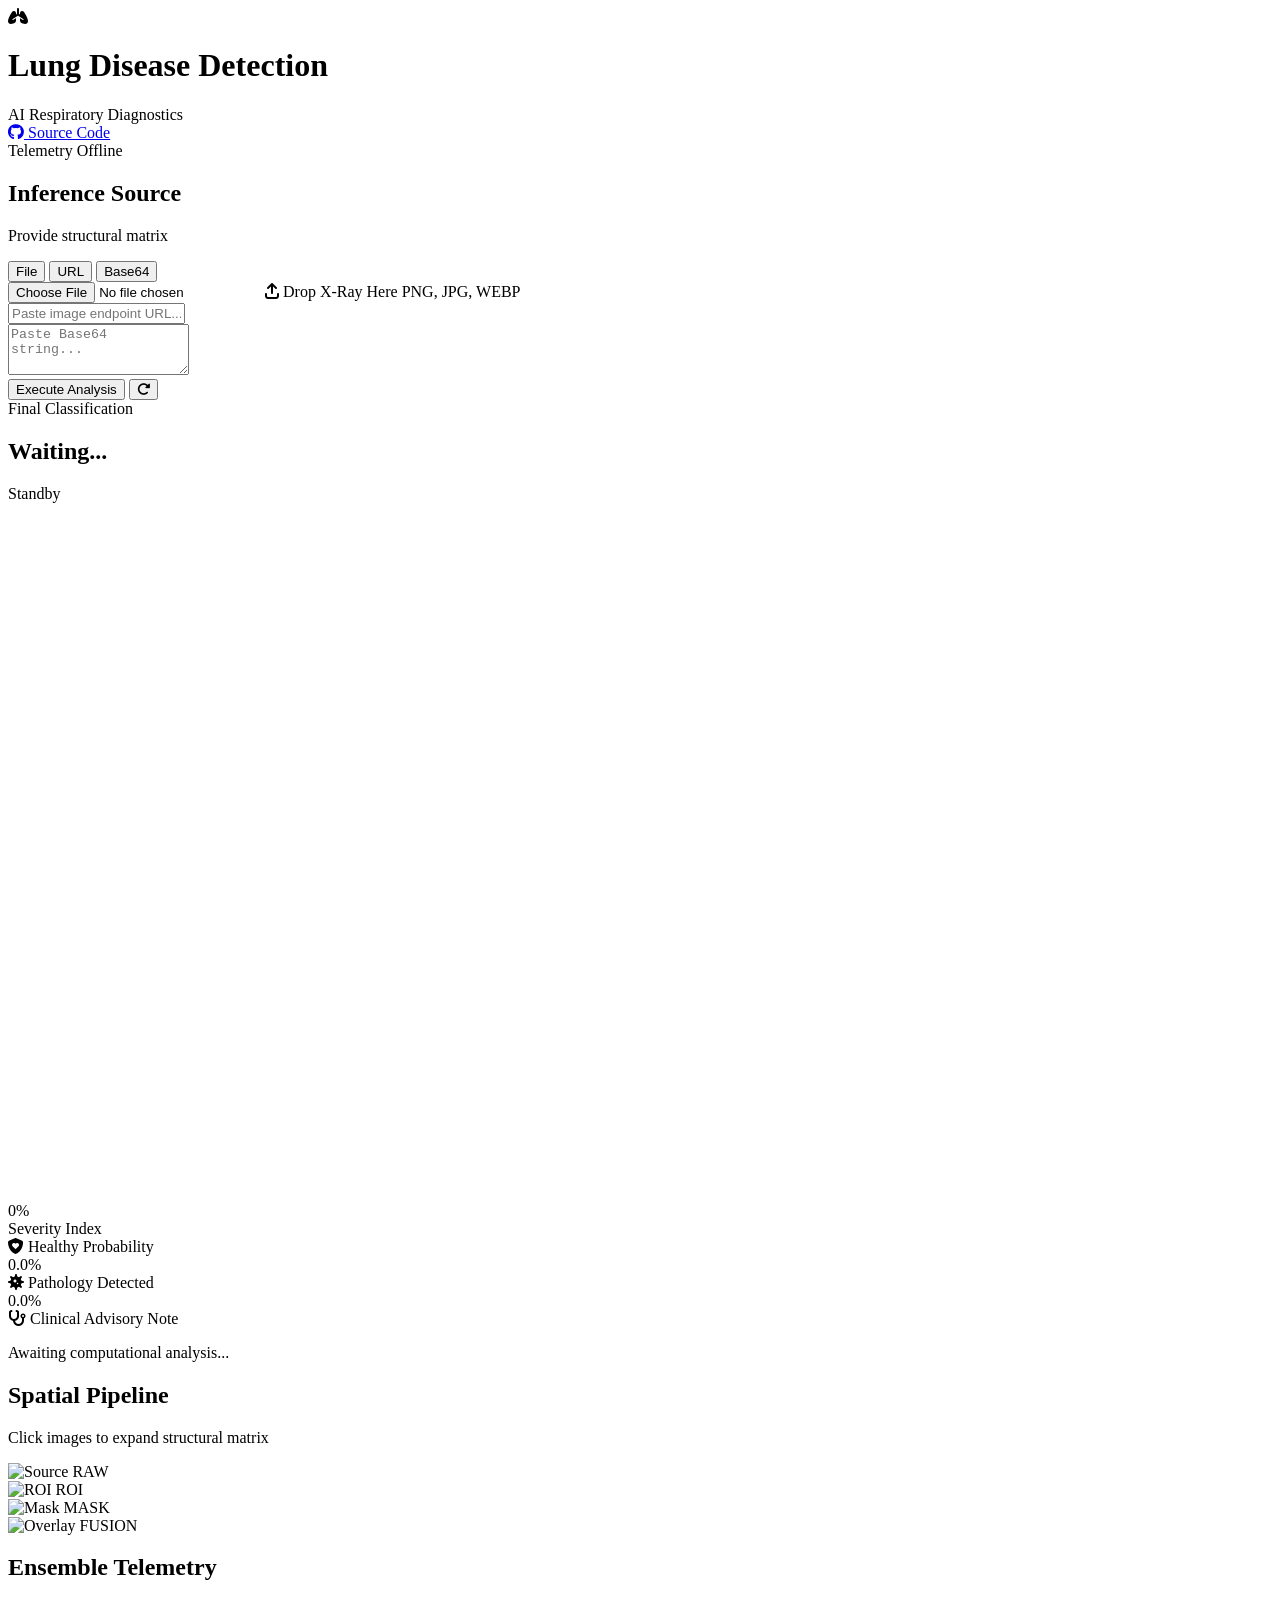
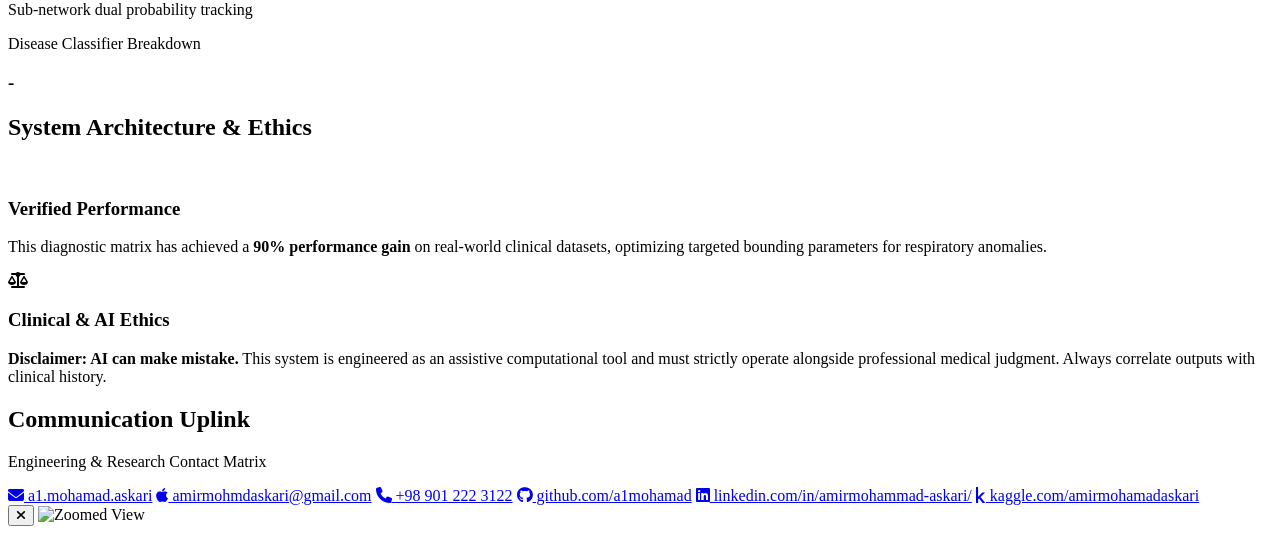
==== deployment/frontend/index.html @ c761899a "frontend: add new features in html" ====
<!DOCTYPE html>
<html lang="en">
<head>
    <meta charset="UTF-8">
    <meta name="viewport" content="width=device-width, initial-scale=1.0">
    <title>Lung Disease Detection | Precision Diagnostics</title>
    <link rel="preconnect" href="https://fonts.googleapis.com">
    <link rel="preconnect" href="https://fonts.gstatic.com" crossorigin>
    <link href="https://fonts.googleapis.com/css2?family=Inter:wght@300;400;500;600;700&family=Space+Grotesk:wght@500;700&display=swap" rel="stylesheet">
    <link href="https://cdnjs.cloudflare.com/ajax/libs/font-awesome/6.4.0/css/all.min.css" rel="stylesheet">
    <link rel="stylesheet" href="./styles.css" />
</head>
<body>

    <!-- Ambient Background -->
    <div class="ambient-glow"></div>

    <div class="app-container">
        
        <!-- Header Ribbon -->
        <header class="top-ribbon">
            <div class="brand">
                <div class="brand-logo"><i class="fa-solid fa-lungs"></i></div>
                <div class="brand-text">
                    <h1>Lung Disease Detection</h1>
                    <span>AI Respiratory Diagnostics</span>
                </div>
            </div>
            <div class="header-actions">
                <a href="https://github.com/a1mohamad/lung-disease-detection-app" target="_blank" class="github-source-btn">
                    <i class="fa-brands fa-github"></i> Source Code
                </a>
                <div class="system-status" id="apiStatus">
                    <div class="pulse-dot"></div> System Initializing...
                </div>
            </div>
        </header>

        <!-- Main Bento Grid -->
        <main class="bento-grid">
            
            <!-- Bento Box 1: Input Engine -->
            <section class="bento-panel input-panel">
                <div class="panel-header">
                    <h2>Inference Source</h2>
                    <p>Provide structural matrix</p>
                </div>

                <div class="segmented-control" role="tablist">
                    <button class="segment active" data-mode="upload">File</button>
                    <button class="segment" data-mode="url">URL</button>
                    <button class="segment" data-mode="base64">Base64</button>
                </div>

                <form id="predictForm">
                    <div class="mode-view active" data-view="upload">
                        <label class="upload-zone" for="imageFile">
                            <input id="imageFile" type="file" accept="image/png,image/jpeg,image/webp" />
                            <i class="fa-solid fa-arrow-up-from-bracket"></i>
                            <span class="upload-title">Drop X-Ray Here</span>
                            <span class="upload-meta" id="fileMeta">PNG, JPG, WEBP</span>
                        </label>
                    </div>

                    <div class="mode-view" data-view="url">
                        <input class="modern-input" id="imageUrl" type="url" placeholder="Paste image endpoint URL..." />
                    </div>

                    <div class="mode-view" data-view="base64">
                        <textarea class="modern-input" id="imageBase64" rows="3" placeholder="Paste Base64 string..."></textarea>
                    </div>

                    <div class="action-row">
                        <button id="analyzeButton" class="btn-primary" type="submit">Execute Analysis</button>
                        <button id="resetButton" class="btn-icon" type="button" title="Reset UI"><i class="fa-solid fa-rotate-right"></i></button>
                    </div>
                </form>
                <div id="messagePanel" class="error-toast hidden"></div>
            </section>

            <!-- Bento Box 2: Primary Output -->
            <section class="bento-panel results-primary hidden" id="resultPrimary">
                <div class="diagnosis-header">
                    <div class="diagnosis-titles">
                        <span class="sub-label">Final Classification</span>
                        <h2 id="finalLabel">Waiting...</h2>
                        <div class="verdict-badge" id="decisionBadge">Standby</div>
                    </div>
                    
                    <!-- Severity Gauge (Speedometer) -->
                    <div class="gauge-container">
                        <svg viewBox="0 0 100 55" class="gauge-svg">
                            <!-- Background Track -->
                            <path class="gauge-bg" d="M 10 50 A 40 40 0 0 1 90 50" fill="none" stroke-width="8" stroke-linecap="round"></path>
                            <!-- Dynamic Fill Track -->
                            <path class="gauge-fill" id="gaugeFill" d="M 10 50 A 40 40 0 0 1 90 50" fill="none" stroke-width="8" stroke-linecap="round"></path>
                        </svg>
                        <div class="gauge-readout" id="gaugeReadout">0%</div>
                        <div class="gauge-label">Severity Index</div>
                    </div>
                </div>

                <div class="probability-split">
                    <!-- Healthy Metric -->
                    <div class="prob-card healthy-card">
                        <div class="prob-header">
                            <i class="fa-solid fa-shield-heart"></i> Healthy Probability
                        </div>
                        <div class="prob-value" id="healthyScore">0.0%</div>
                        <div class="prob-bar-bg">
                            <div class="prob-bar-fill healthy-fill" id="healthyBar"></div>
                        </div>
                    </div>

                    <!-- Pathology Metric -->
                    <div class="prob-card pathology-card">
                        <div class="prob-header">
                            <i class="fa-solid fa-virus"></i> Pathology Detected
                        </div>
                        <div class="prob-value" id="unhealthyScore">0.0%</div>
                        <div class="prob-bar-bg">
                            <div class="prob-bar-fill pathology-fill" id="unhealthyBar"></div>
                        </div>
                    </div>
                </div>

                <!-- Dynamic Clinical Notes -->
                <div class="clinical-notes" id="clinicalNotesBox">
                    <div class="notes-title"><i class="fa-solid fa-stethoscope"></i> Clinical Advisory Note</div>
                    <p id="clinicalNotesText">Awaiting computational analysis...</p>
                </div>
            </section>

            <!-- Bento Box 3: Image Pipeline -->
            <section class="bento-panel pipeline-panel hidden" id="resultPipeline">
                <div class="panel-header">
                    <h2>Spatial Pipeline</h2>
                    <p>Click images to expand structural matrix</p>
                </div>
                <div class="vision-grid">
                    <div class="vision-stage">
                        <img id="sourceImage" alt="Source" class="zoomable" />
                        <span>RAW</span>
                    </div>
                    <div class="vision-stage">
                        <img id="roiImage" alt="ROI" class="zoomable" />
                        <span>ROI</span>
                    </div>
                    <div class="vision-stage">
                        <img id="maskImage" alt="Mask" class="zoomable" />
                        <span>MASK</span>
                    </div>
                    <div class="vision-stage">
                        <img id="overlayImage" alt="Overlay" class="zoomable" />
                        <span>FUSION</span>
                    </div>
                </div>
            </section>

            <!-- Bento Box 4: Ensemble Analytics -->
            <section class="bento-panel ensemble-panel hidden" id="resultEnsemble">
                <div class="panel-header">
                    <h2>Ensemble Telemetry</h2>
                    <p>Sub-network dual probability tracking</p>
                </div>
                
                <div id="diseaseCard" class="hidden disease-sub-card">
                    <span class="sub-label">Disease Classifier Breakdown</span>
                    <h3 id="diseaseLabel">-</h3>
                    <div id="diseaseScores" class="mini-scores"></div>
                </div>

                <div class="model-matrix" id="modelDetails">
                    <!-- Models injected here via JS -->
                </div>
            </section>

            <!-- Bento Box 5: Project Context & AI Ethics -->
            <section class="bento-panel ethics-panel">
                <div class="panel-header">
                    <h2>System Architecture & Ethics</h2>
                </div>
                <div class="ethics-grid">
                    <div class="ethics-block">
                        <i class="fa-solid fa-chart-network ethics-icon highlight-icon"></i>
                        <h3>Verified Performance</h3>
                        <p>This diagnostic matrix has achieved a <strong>90% performance gain</strong> on real-world clinical datasets, optimizing targeted bounding parameters for respiratory anomalies.</p>
                    </div>
                    <div class="ethics-block">
                        <i class="fa-solid fa-scale-balanced ethics-icon alert-icon"></i>
                        <h3>Clinical & AI Ethics</h3>
                        <p><strong>Disclaimer: AI can make mistake.</strong> This system is engineered as an assistive computational tool and must strictly operate alongside professional medical judgment. Always correlate outputs with clinical history.</p>
                    </div>
                </div>
            </section>

            <!-- Bento Box 6: Engineering Contact Footer -->
            <section class="bento-panel footer-panel">
                <div class="panel-header">
                    <h2>Communication Uplink</h2>
                    <p>Engineering & Research Contact Matrix</p>
                </div>
                <div class="contact-grid">
                    <a href="mailto:a1.mohamad.askari@gmail.com" class="contact-link"><i class="fa-solid fa-envelope"></i> a1.mohamad.askari</a>
                    <a href="mailto:amirmohmdaskari@gmail.com" class="contact-link"><i class="fa-brands fa-apple"></i> amirmohmdaskari@gmail.com</a>
                    <a href="tel:+989012223122" class="contact-link"><i class="fa-solid fa-phone"></i> +98 901 222 3122</a>
                    <a href="https://github.com/a1mohamad" target="_blank" class="contact-link"><i class="fa-brands fa-github"></i> github.com/a1mohamad</a>
                    <a href="https://www.linkedin.com/in/amirmohammad-askari/" target="_blank" class="contact-link"><i class="fa-brands fa-linkedin"></i> linkedin.com/in/amirmohammad-askari/</a>
                    <a href="https://www.kaggle.com/amirmohamadaskari" target="_blank" class="contact-link"><i class="fa-brands fa-kaggle"></i> kaggle.com/amirmohamadaskari</a>
                </div>
            </section>

        </main>
    </div>

    <!-- Lightbox for Image Zoom -->
    <div id="lightboxOverlay" class="lightbox hidden">
        <button id="lightboxClose" class="lightbox-close"><i class="fa-solid fa-xmark"></i></button>
        <img id="lightboxImage" src="" alt="Zoomed View" />
    </div>

    <script src="./app.js"></script>
</body>
</html>
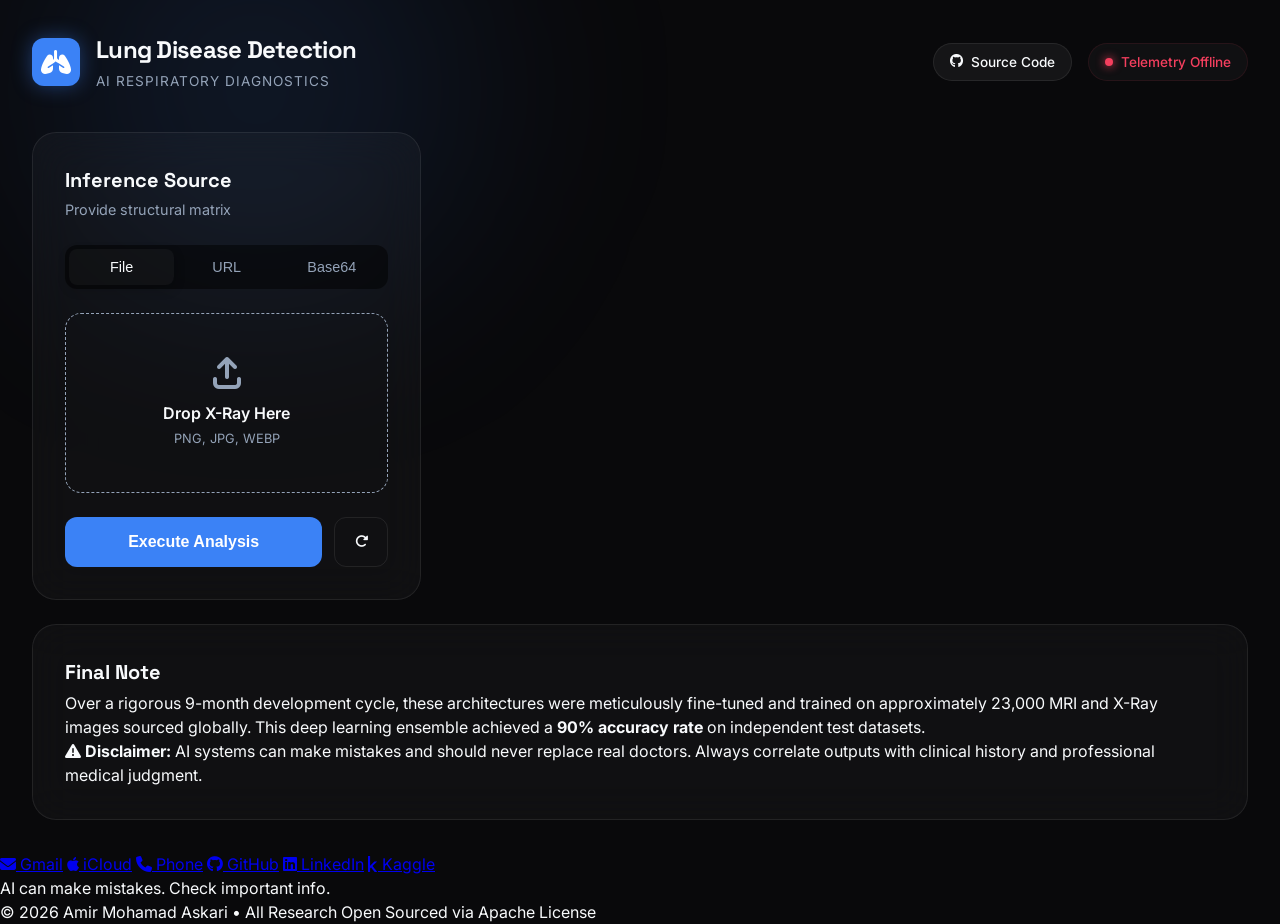
==== commit cc94731a: "frontend: new html file, contacts and model details redesigned" ====
--- a/deployment/frontend/index.html
+++ b/deployment/frontend/index.html
@@ -12,12 +12,10 @@
 </head>
 <body>
 
-    <!-- Ambient Background -->
     <div class="ambient-glow"></div>
 
     <div class="app-container">
         
-        <!-- Header Ribbon -->
         <header class="top-ribbon">
             <div class="brand">
                 <div class="brand-logo"><i class="fa-solid fa-lungs"></i></div>
@@ -36,10 +34,8 @@
             </div>
         </header>
 
-        <!-- Main Bento Grid -->
         <main class="bento-grid">
             
-            <!-- Bento Box 1: Input Engine -->
             <section class="bento-panel input-panel">
                 <div class="panel-header">
                     <h2>Inference Source</h2>
@@ -78,7 +74,6 @@
                 <div id="messagePanel" class="error-toast hidden"></div>
             </section>
 
-            <!-- Bento Box 2: Primary Output -->
             <section class="bento-panel results-primary hidden" id="resultPrimary">
                 <div class="diagnosis-header">
                     <div class="diagnosis-titles">
@@ -87,12 +82,9 @@
                         <div class="verdict-badge" id="decisionBadge">Standby</div>
                     </div>
                     
-                    <!-- Severity Gauge (Speedometer) -->
                     <div class="gauge-container">
                         <svg viewBox="0 0 100 55" class="gauge-svg">
-                            <!-- Background Track -->
                             <path class="gauge-bg" d="M 10 50 A 40 40 0 0 1 90 50" fill="none" stroke-width="8" stroke-linecap="round"></path>
-                            <!-- Dynamic Fill Track -->
                             <path class="gauge-fill" id="gaugeFill" d="M 10 50 A 40 40 0 0 1 90 50" fill="none" stroke-width="8" stroke-linecap="round"></path>
                         </svg>
                         <div class="gauge-readout" id="gaugeReadout">0%</div>
@@ -101,7 +93,6 @@
                 </div>
 
                 <div class="probability-split">
-                    <!-- Healthy Metric -->
                     <div class="prob-card healthy-card">
                         <div class="prob-header">
                             <i class="fa-solid fa-shield-heart"></i> Healthy Probability
@@ -112,7 +103,6 @@
                         </div>
                     </div>
 
-                    <!-- Pathology Metric -->
                     <div class="prob-card pathology-card">
                         <div class="prob-header">
                             <i class="fa-solid fa-virus"></i> Pathology Detected
@@ -124,14 +114,12 @@
                     </div>
                 </div>
 
-                <!-- Dynamic Clinical Notes -->
                 <div class="clinical-notes" id="clinicalNotesBox">
                     <div class="notes-title"><i class="fa-solid fa-stethoscope"></i> Clinical Advisory Note</div>
                     <p id="clinicalNotesText">Awaiting computational analysis...</p>
                 </div>
             </section>
 
-            <!-- Bento Box 3: Image Pipeline -->
             <section class="bento-panel pipeline-panel hidden" id="resultPipeline">
                 <div class="panel-header">
                     <h2>Spatial Pipeline</h2>
@@ -157,7 +145,6 @@
                 </div>
             </section>
 
-            <!-- Bento Box 4: Ensemble Analytics -->
             <section class="bento-panel ensemble-panel hidden" id="resultEnsemble">
                 <div class="panel-header">
                     <h2>Ensemble Telemetry</h2>
@@ -171,49 +158,37 @@
                 </div>
 
                 <div class="model-matrix" id="modelDetails">
-                    <!-- Models injected here via JS -->
-                </div>
+                    </div>
             </section>
 
-            <!-- Bento Box 5: Project Context & AI Ethics -->
             <section class="bento-panel ethics-panel">
                 <div class="panel-header">
-                    <h2>System Architecture & Ethics</h2>
+                    <h2>Final Note</h2>
                 </div>
-                <div class="ethics-grid">
-                    <div class="ethics-block">
-                        <i class="fa-solid fa-chart-network ethics-icon highlight-icon"></i>
-                        <h3>Verified Performance</h3>
-                        <p>This diagnostic matrix has achieved a <strong>90% performance gain</strong> on real-world clinical datasets, optimizing targeted bounding parameters for respiratory anomalies.</p>
-                    </div>
-                    <div class="ethics-block">
-                        <i class="fa-solid fa-scale-balanced ethics-icon alert-icon"></i>
-                        <h3>Clinical & AI Ethics</h3>
-                        <p><strong>Disclaimer: AI can make mistake.</strong> This system is engineered as an assistive computational tool and must strictly operate alongside professional medical judgment. Always correlate outputs with clinical history.</p>
-                    </div>
-                </div>
-            </section>
-
-            <!-- Bento Box 6: Engineering Contact Footer -->
-            <section class="bento-panel footer-panel">
-                <div class="panel-header">
-                    <h2>Communication Uplink</h2>
-                    <p>Engineering & Research Contact Matrix</p>
-                </div>
-                <div class="contact-grid">
-                    <a href="mailto:a1.mohamad.askari@gmail.com" class="contact-link"><i class="fa-solid fa-envelope"></i> a1.mohamad.askari</a>
-                    <a href="mailto:amirmohmdaskari@gmail.com" class="contact-link"><i class="fa-brands fa-apple"></i> amirmohmdaskari@gmail.com</a>
-                    <a href="tel:+989012223122" class="contact-link"><i class="fa-solid fa-phone"></i> +98 901 222 3122</a>
-                    <a href="https://github.com/a1mohamad" target="_blank" class="contact-link"><i class="fa-brands fa-github"></i> github.com/a1mohamad</a>
-                    <a href="https://www.linkedin.com/in/amirmohammad-askari/" target="_blank" class="contact-link"><i class="fa-brands fa-linkedin"></i> linkedin.com/in/amirmohammad-askari/</a>
-                    <a href="https://www.kaggle.com/amirmohamadaskari" target="_blank" class="contact-link"><i class="fa-brands fa-kaggle"></i> kaggle.com/amirmohamadaskari</a>
+                <div class="final-note-content">
+                    <p>Over a rigorous 9-month development cycle, these architectures were meticulously fine-tuned and trained on approximately 23,000 MRI and X-Ray images sourced globally. This deep learning ensemble achieved a <strong>90% accuracy rate</strong> on independent test datasets.</p>
+                    <p class="ethics-disclaimer">
+                        <i class="fa-solid fa-triangle-exclamation"></i> <strong>Disclaimer:</strong> AI systems can make mistakes and should never replace real doctors. Always correlate outputs with clinical history and professional medical judgment.
+                    </p>
                 </div>
             </section>
 
         </main>
     </div>
 
-    <!-- Lightbox for Image Zoom -->
+    <footer class="global-footer">
+        <div class="footer-links">
+            <a href="mailto:a1.mohamad.askari@gmail.com" class="footer-link"><i class="fa-solid fa-envelope"></i> Gmail</a>
+            <a href="mailto:amirmohmdaskari@gmail.com" class="footer-link"><i class="fa-brands fa-apple"></i> iCloud</a>
+            <a href="tel:+989012223122" class="footer-link"><i class="fa-solid fa-phone"></i> Phone</a>
+            <a href="https://github.com/a1mohamad" target="_blank" class="footer-link"><i class="fa-brands fa-github"></i> GitHub</a>
+            <a href="https://www.linkedin.com/in/amirmohammad-askari/" target="_blank" class="footer-link"><i class="fa-brands fa-linkedin"></i> LinkedIn</a>
+            <a href="https://www.kaggle.com/amirmohamadaskari" target="_blank" class="footer-link"><i class="fa-brands fa-kaggle"></i> Kaggle</a>
+        </div>
+        <div class="ai-warning">AI can make mistakes. Check important info.</div>
+        <div class="copyright">&copy; 2026 Amir Mohamad Askari &bull; All Research Open Sourced via Apache License</div>
+    </footer>
+
     <div id="lightboxOverlay" class="lightbox hidden">
         <button id="lightboxClose" class="lightbox-close"><i class="fa-solid fa-xmark"></i></button>
         <img id="lightboxImage" src="" alt="Zoomed View" />
--- a/deployment/frontend/styles.css
+++ b/deployment/frontend/styles.css
@@ -0,0 +1,187 @@
+:root {
+    --bg-dark: #09090b;
+    --panel-bg: rgba(255, 255, 255, 0.03);
+    --panel-border: rgba(255, 255, 255, 0.08);
+    --text-main: #f8fafc;
+    --text-muted: #94a3b8;
+    
+    --brand-accent: #3b82f6;
+    --healthy-accent: #10b981;
+    --healthy-bg: rgba(16, 185, 129, 0.1);
+    --pathology-accent: #f43f5e;
+    --pathology-bg: rgba(244, 63, 94, 0.1);
+    
+    --font-ui: 'Inter', sans-serif;
+    --font-display: 'Space Grotesk', sans-serif;
+}
+
+* { box-sizing: border-box; margin: 0; padding: 0; }
+
+body {
+    background-color: var(--bg-dark);
+    color: var(--text-main);
+    font-family: var(--font-ui);
+    line-height: 1.5;
+    min-height: 100vh;
+    overflow-x: hidden;
+}
+
+/* Ambient Background Glow */
+.ambient-glow {
+    position: fixed;
+    top: -20%; left: -10%;
+    width: 60vw; height: 60vh;
+    background: radial-gradient(circle, rgba(59, 130, 246, 0.15) 0%, transparent 70%);
+    filter: blur(80px);
+    z-index: -1;
+    pointer-events: none;
+}
+
+.app-container { max-width: 1400px; margin: 0 auto; padding: 32px; }
+
+/* Header */
+.top-ribbon { display: flex; justify-content: space-between; align-items: center; margin-bottom: 40px; flex-wrap: wrap; gap: 16px; }
+.brand { display: flex; align-items: center; gap: 16px; }
+.brand-logo { width: 48px; height: 48px; background: var(--brand-accent); border-radius: 12px; display: flex; align-items: center; justify-content: center; font-size: 1.5rem; color: #fff; box-shadow: 0 0 20px rgba(59, 130, 246, 0.4); }
+.brand-text h1 { font-family: var(--font-display); font-size: 1.5rem; letter-spacing: -0.03em; }
+.brand-text span { font-size: 0.85rem; color: var(--text-muted); text-transform: uppercase; letter-spacing: 1px; }
+
+.header-actions { display: flex; align-items: center; gap: 16px; }
+.github-source-btn { background: rgba(255,255,255,0.05); border: 1px solid var(--panel-border); color: var(--text-main); padding: 8px 16px; border-radius: 999px; text-decoration: none; font-size: 0.85rem; font-weight: 500; display: flex; align-items: center; gap: 8px; transition: all 0.2s; }
+.github-source-btn:hover { background: rgba(255,255,255,0.1); border-color: var(--text-muted); }
+.system-status { display: flex; align-items: center; gap: 8px; padding: 8px 16px; background: var(--panel-bg); border: 1px solid var(--panel-border); border-radius: 999px; font-size: 0.85rem; font-weight: 500; }
+.pulse-dot { width: 8px; height: 8px; border-radius: 50%; background: var(--text-muted); }
+.system-status.ok { color: var(--healthy-accent); border-color: var(--healthy-bg); }
+.system-status.ok .pulse-dot { background: var(--healthy-accent); box-shadow: 0 0 10px var(--healthy-accent); }
+.system-status.bad { color: var(--pathology-accent); border-color: var(--pathology-bg); }
+.system-status.bad .pulse-dot { background: var(--pathology-accent); box-shadow: 0 0 10px var(--pathology-accent); }
+
+/* Bento Grid */
+.bento-grid { display: grid; grid-template-columns: repeat(12, 1fr); grid-auto-rows: minmax(100px, auto); gap: 24px; }
+.bento-panel { background: var(--panel-bg); backdrop-filter: blur(20px); border: 1px solid var(--panel-border); border-radius: 24px; padding: 32px; transition: all 0.4s cubic-bezier(0.16, 1, 0.3, 1); }
+.input-panel { grid-column: span 4; }
+.results-primary { grid-column: span 8; }
+.pipeline-panel { grid-column: span 6; }
+.ensemble-panel { grid-column: span 6; }
+.ethics-panel { grid-column: span 12; }
+.footer-panel { grid-column: span 12; }
+
+.panel-header h2 { font-family: var(--font-display); font-size: 1.25rem; font-weight: 700; margin-bottom: 4px; }
+.panel-header p { color: var(--text-muted); font-size: 0.9rem; margin-bottom: 24px; }
+
+/* Tabs & Inputs */
+.segmented-control { display: flex; background: rgba(0,0,0,0.5); padding: 4px; border-radius: 12px; margin-bottom: 24px; }
+.segment { flex: 1; text-align: center; padding: 10px; border: none; background: transparent; color: var(--text-muted); font-size: 0.9rem; font-weight: 500; cursor: pointer; border-radius: 8px; transition: all 0.2s ease; }
+.segment.active { background: var(--panel-bg); color: var(--text-main); box-shadow: 0 4px 12px rgba(0,0,0,0.2); }
+.mode-view { display: none; }
+.mode-view.active { display: block; animation: fadeUp 0.3s ease; }
+@keyframes fadeUp { from { opacity: 0; transform: translateY(10px); } to { opacity: 1; transform: translateY(0); } }
+
+.upload-zone { display: flex; flex-direction: column; align-items: center; justify-content: center; height: 180px; border: 1px dashed var(--text-muted); border-radius: 16px; cursor: pointer; transition: all 0.2s ease; }
+.upload-zone:hover { border-color: var(--brand-accent); background: rgba(59,130,246,0.05); }
+.upload-zone input { display: none; }
+.upload-zone i { font-size: 2rem; color: var(--text-muted); margin-bottom: 12px; }
+.upload-title { font-weight: 600; }
+.upload-meta { font-size: 0.8rem; color: var(--text-muted); margin-top: 4px; }
+
+.modern-input { width: 100%; background: rgba(0,0,0,0.3); border: 1px solid var(--panel-border); border-radius: 12px; padding: 16px; color: var(--text-main); font-family: var(--font-ui); font-size: 0.95rem; }
+.modern-input:focus { outline: none; border-color: var(--brand-accent); }
+
+/* Buttons */
+.action-row { display: flex; gap: 12px; margin-top: 24px; }
+.btn-primary { flex: 1; background: var(--brand-accent); color: #fff; border: none; border-radius: 12px; padding: 16px; font-weight: 600; font-size: 1rem; cursor: pointer; transition: all 0.2s ease; }
+.btn-primary:hover { transform: translateY(-2px); box-shadow: 0 8px 24px rgba(59,130,246,0.3); }
+.btn-primary:disabled { opacity: 0.6; cursor: wait; transform: none; }
+.btn-icon { width: 54px; background: transparent; border: 1px solid var(--panel-border); border-radius: 12px; color: var(--text-main); cursor: pointer; transition: all 0.2s ease; }
+.btn-icon:hover { background: var(--panel-bg); }
+
+/* Primary Output & Speedometer Gauge */
+.diagnosis-header { display: flex; align-items: flex-start; justify-content: space-between; margin-bottom: 32px; flex-wrap: wrap; gap: 20px;}
+.sub-label { font-size: 0.8rem; text-transform: uppercase; letter-spacing: 1.5px; color: var(--text-muted); display: block;}
+.diagnosis-header h2 { font-family: var(--font-display); font-size: 2.5rem; line-height: 1; margin: 8px 0; }
+.verdict-badge { padding: 8px 16px; border-radius: 999px; font-weight: 700; font-size: 0.85rem; text-transform: uppercase; display: inline-block;}
+.verdict-badge.healthy { background: var(--healthy-bg); color: var(--healthy-accent); border: 1px solid var(--healthy-accent); }
+.verdict-badge.unhealthy { background: var(--pathology-bg); color: var(--pathology-accent); border: 1px solid var(--pathology-accent); }
+
+/* Gauge styling */
+.gauge-container { position: relative; width: 140px; text-align: center; }
+.gauge-svg { width: 100%; overflow: visible; }
+.gauge-bg { stroke: rgba(255,255,255,0.1); }
+.gauge-fill { stroke: var(--brand-accent); stroke-dasharray: 126; stroke-dashoffset: 126; transition: stroke-dashoffset 1.5s cubic-bezier(0.4, 0, 0.2, 1), stroke 0.5s; }
+.gauge-readout { position: absolute; bottom: 10px; left: 0; width: 100%; font-family: var(--font-display); font-size: 1.5rem; font-weight: 700; line-height: 1; }
+.gauge-label { font-size: 0.7rem; color: var(--text-muted); text-transform: uppercase; margin-top: -5px; }
+
+/* Probabilities */
+.probability-split { display: grid; grid-template-columns: 1fr 1fr; gap: 24px; margin-bottom: 24px; }
+.prob-card { padding: 24px; border-radius: 16px; background: rgba(0,0,0,0.3); border: 1px solid var(--panel-border); }
+.prob-header { display: flex; align-items: center; gap: 8px; font-size: 0.9rem; font-weight: 500; margin-bottom: 12px; }
+.healthy-card .prob-header { color: var(--healthy-accent); }
+.pathology-card .prob-header { color: var(--pathology-accent); }
+.prob-value { font-family: var(--font-display); font-size: 3rem; font-weight: 700; line-height: 1; margin-bottom: 16px; }
+.prob-bar-bg { width: 100%; height: 8px; background: rgba(255,255,255,0.05); border-radius: 4px; overflow: hidden; }
+.prob-bar-fill { height: 100%; width: 0%; transition: width 1s cubic-bezier(0.16, 1, 0.3, 1); }
+.healthy-fill { background: var(--healthy-accent); box-shadow: 0 0 10px var(--healthy-accent); }
+.pathology-fill { background: var(--pathology-accent); box-shadow: 0 0 10px var(--pathology-accent); }
+
+/* Clinical Notes */
+.clinical-notes { padding: 16px; border-radius: 12px; background: rgba(255,255,255,0.02); border: 1px solid var(--panel-border); border-left: 4px solid var(--brand-accent); }
+.notes-title { font-size: 0.85rem; text-transform: uppercase; letter-spacing: 1px; color: var(--text-muted); margin-bottom: 8px; display: flex; align-items: center; gap: 8px; }
+.clinical-notes p { font-size: 0.95rem; line-height: 1.6; }
+
+/* Vision Grid & Lightbox */
+.vision-grid { display: grid; grid-template-columns: repeat(2, 1fr); gap: 16px; }
+.vision-stage { position: relative; border-radius: 12px; overflow: hidden; background: #000; border: 1px solid var(--panel-border); aspect-ratio: 1/1;}
+.vision-stage img { width: 100%; height: 100%; object-fit: cover; opacity: 0.8; transition: opacity 0.3s, transform 0.3s; cursor: zoom-in; }
+.vision-stage:hover img { opacity: 1; transform: scale(1.05); }
+.vision-stage span { position: absolute; bottom: 8px; right: 8px; background: rgba(0,0,0,0.7); padding: 4px 8px; border-radius: 6px; font-size: 0.7rem; font-weight: 700; letter-spacing: 1px; pointer-events: none; }
+
+.lightbox { position: fixed; top: 0; left: 0; width: 100vw; height: 100vh; background: rgba(0,0,0,0.9); backdrop-filter: blur(10px); z-index: 9999; display: flex; justify-content: center; align-items: center; opacity: 1; transition: opacity 0.3s ease; }
+.lightbox.hidden { opacity: 0; pointer-events: none; }
+.lightbox img { max-width: 90%; max-height: 90%; border-radius: 12px; box-shadow: 0 10px 40px rgba(0,0,0,0.5); }
+.lightbox-close { position: absolute; top: 24px; right: 24px; background: transparent; border: none; color: #fff; font-size: 2rem; cursor: pointer; transition: color 0.2s; }
+.lightbox-close:hover { color: var(--pathology-accent); }
+
+/* Ensemble Matrix (Dual Prob Support) */
+.model-matrix { display: grid; gap: 12px; margin-top: 16px; }
+.model-row { padding: 16px; background: rgba(0,0,0,0.3); border-radius: 12px; border: 1px solid var(--panel-border); }
+.model-header-row { display: flex; justify-content: space-between; align-items: center; margin-bottom: 12px; }
+.model-name { font-weight: 600; font-size: 0.95rem; display: block; }
+.model-meta { font-size: 0.8rem; color: var(--text-muted); }
+.model-dual-bars { display: grid; grid-template-columns: 1fr 1fr; gap: 16px; }
+.mini-prob-label { font-size: 0.75rem; color: var(--text-muted); margin-bottom: 4px; display: flex; justify-content: space-between;}
+.mini-prob-label.h-text { color: var(--healthy-accent); }
+.mini-prob-label.u-text { color: var(--pathology-accent); }
+.mini-prob-bar-bg { width: 100%; height: 4px; background: rgba(255,255,255,0.05); border-radius: 2px; overflow: hidden; }
+.mini-prob-fill { height: 100%; width: 0%; transition: width 1s; }
+
+.disease-sub-card { padding: 16px; background: var(--panel-bg); border-radius: 12px; margin-bottom: 24px; border: 1px solid var(--panel-border); }
+.mini-scores { margin-top: 12px; display: grid; gap: 8px; }
+.mini-score-row { display: flex; justify-content: space-between; font-size: 0.9rem; }
+
+/* Ethics & Footer Panels */
+.ethics-grid { display: grid; grid-template-columns: 1fr 1fr; gap: 24px; }
+.ethics-block { padding: 24px; background: rgba(0,0,0,0.2); border-radius: 16px; border: 1px solid var(--panel-border); }
+.ethics-icon { font-size: 1.5rem; margin-bottom: 16px; }
+.highlight-icon { color: var(--brand-accent); }
+.alert-icon { color: #f59e0b; }
+.ethics-block h3 { margin-bottom: 8px; font-size: 1.1rem; }
+.ethics-block p { font-size: 0.9rem; color: var(--text-muted); line-height: 1.6; }
+
+.contact-grid { display: grid; grid-template-columns: repeat(auto-fit, minmax(250px, 1fr)); gap: 16px; }
+.contact-link { display: flex; align-items: center; gap: 12px; padding: 16px; background: rgba(0,0,0,0.4); border: 1px solid var(--panel-border); border-radius: 12px; color: var(--text-main); text-decoration: none; font-size: 0.9rem; transition: all 0.2s; }
+.contact-link:hover { background: var(--panel-bg); border-color: var(--brand-accent); transform: translateY(-2px); }
+.contact-link i { font-size: 1.2rem; color: var(--brand-accent); width: 24px; text-align: center; }
+
+.error-toast { margin-top: 16px; padding: 12px; background: var(--pathology-bg); color: var(--pathology-accent); border-radius: 8px; font-size: 0.9rem; }
+.hidden { display: none !important; }
+
+/* Responsive */
+@media (max-width: 1100px) {
+    .input-panel, .results-primary, .pipeline-panel, .ensemble-panel { grid-column: span 12; }
+    .ethics-grid { grid-template-columns: 1fr; }
+}
+@media (max-width: 600px) {
+    .probability-split, .model-dual-bars { grid-template-columns: 1fr; }
+    .diagnosis-header { flex-direction: column; }
+    .gauge-container { width: 100%; max-width: 200px; margin: 0 auto; }
+}
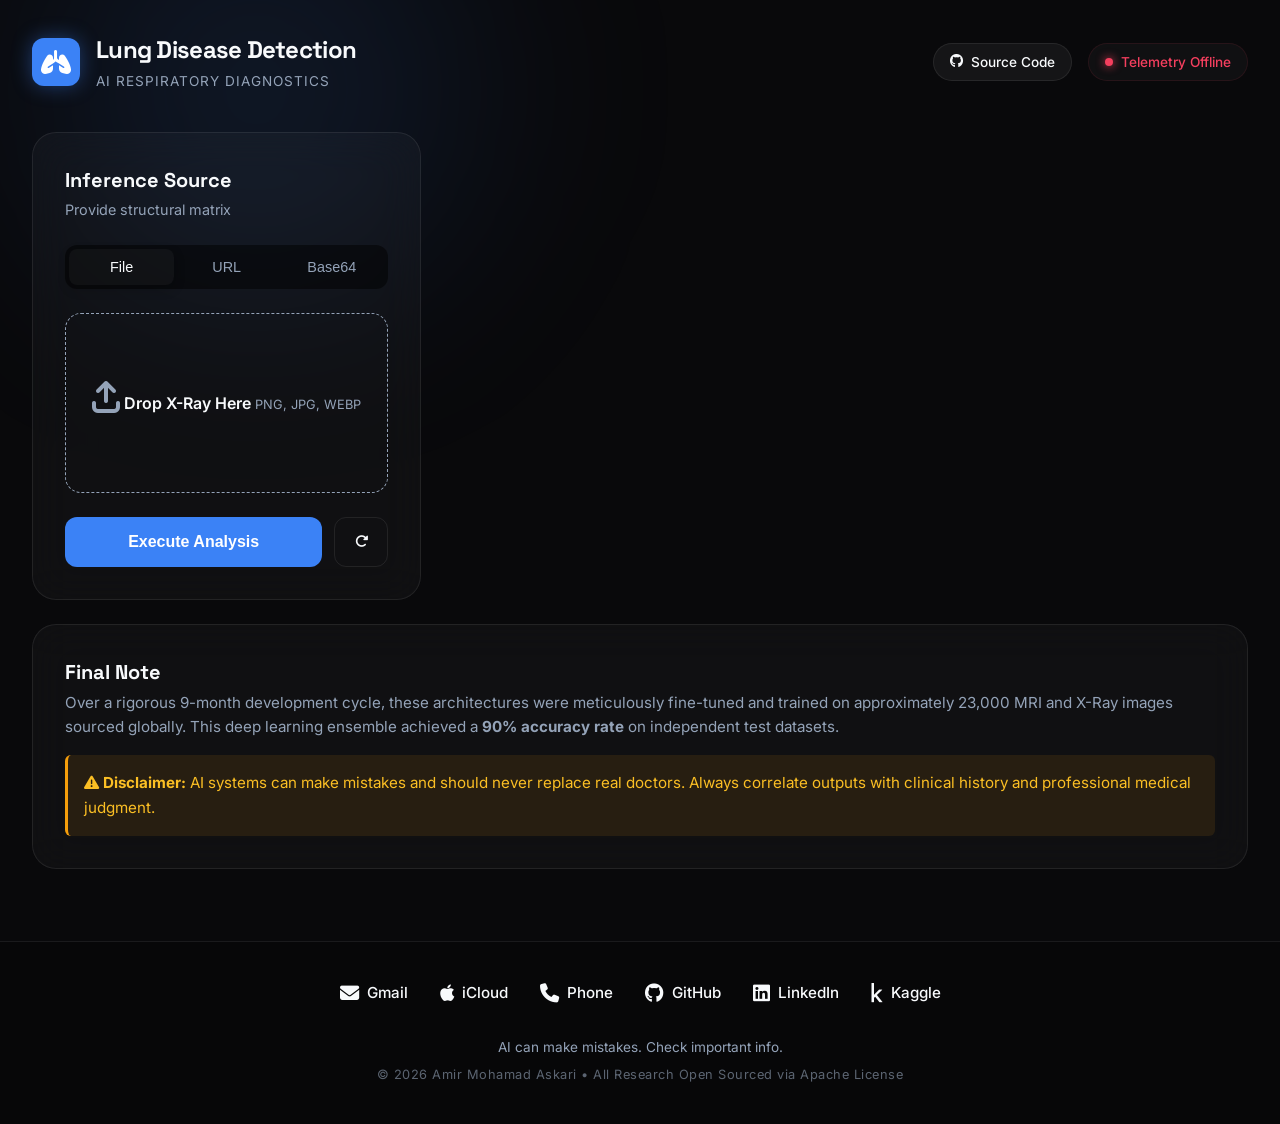
==== commit a1a483f4: "frontend: new faded image showing added to image sharing box" ====
--- a/deployment/frontend/index.html
+++ b/deployment/frontend/index.html
@@ -50,11 +50,14 @@
 
                 <form id="predictForm">
                     <div class="mode-view active" data-view="upload">
-                        <label class="upload-zone" for="imageFile">
+                        <label class="upload-zone" for="imageFile" id="uploadZone">
                             <input id="imageFile" type="file" accept="image/png,image/jpeg,image/webp" />
-                            <i class="fa-solid fa-arrow-up-from-bracket"></i>
-                            <span class="upload-title">Drop X-Ray Here</span>
-                            <span class="upload-meta" id="fileMeta">PNG, JPG, WEBP</span>
+                            <img id="uploadPreview" class="hidden" alt="X-Ray Preview" />
+                            <div class="upload-content">
+                                <i class="fa-solid fa-arrow-up-from-bracket"></i>
+                                <span class="upload-title">Drop X-Ray Here</span>
+                                <span class="upload-meta" id="fileMeta">PNG, JPG, WEBP</span>
+                            </div>
                         </label>
                     </div>
 
--- a/deployment/frontend/styles.css
+++ b/deployment/frontend/styles.css
@@ -24,6 +24,8 @@
     line-height: 1.5;
     min-height: 100vh;
     overflow-x: hidden;
+    display: flex;
+    flex-direction: column;
 }
 
 /* Ambient Background Glow */
@@ -37,7 +39,7 @@
     pointer-events: none;
 }
 
-.app-container { max-width: 1400px; margin: 0 auto; padding: 32px; }
+.app-container { max-width: 1400px; margin: 0 auto; padding: 32px; flex: 1; width: 100%; }
 
 /* Header */
 .top-ribbon { display: flex; justify-content: space-between; align-items: center; margin-bottom: 40px; flex-wrap: wrap; gap: 16px; }
@@ -64,7 +66,6 @@
 .pipeline-panel { grid-column: span 6; }
 .ensemble-panel { grid-column: span 6; }
 .ethics-panel { grid-column: span 12; }
-.footer-panel { grid-column: span 12; }
 
 .panel-header h2 { font-family: var(--font-display); font-size: 1.25rem; font-weight: 700; margin-bottom: 4px; }
 .panel-header p { color: var(--text-muted); font-size: 0.9rem; margin-bottom: 24px; }
@@ -103,13 +104,13 @@
 .verdict-badge.healthy { background: var(--healthy-bg); color: var(--healthy-accent); border: 1px solid var(--healthy-accent); }
 .verdict-badge.unhealthy { background: var(--pathology-bg); color: var(--pathology-accent); border: 1px solid var(--pathology-accent); }
 
-/* Gauge styling */
-.gauge-container { position: relative; width: 140px; text-align: center; }
-.gauge-svg { width: 100%; overflow: visible; }
+/* Gauge styling fixed to avoid text overlap */
+.gauge-container { position: relative; width: 140px; text-align: center; padding-bottom: 24px; }
+.gauge-svg { display: block; width: 100%; overflow: visible; }
 .gauge-bg { stroke: rgba(255,255,255,0.1); }
 .gauge-fill { stroke: var(--brand-accent); stroke-dasharray: 126; stroke-dashoffset: 126; transition: stroke-dashoffset 1.5s cubic-bezier(0.4, 0, 0.2, 1), stroke 0.5s; }
-.gauge-readout { position: absolute; bottom: 10px; left: 0; width: 100%; font-family: var(--font-display); font-size: 1.5rem; font-weight: 700; line-height: 1; }
-.gauge-label { font-size: 0.7rem; color: var(--text-muted); text-transform: uppercase; margin-top: -5px; }
+.gauge-readout { position: absolute; bottom: 25px; left: 0; width: 100%; font-family: var(--font-display); font-size: 1.5rem; font-weight: 700; line-height: 1; }
+.gauge-label { position: absolute; bottom: 0; left: 0; width: 100%; font-size: 0.7rem; color: var(--text-muted); text-transform: uppercase; }
 
 /* Probabilities */
 .probability-split { display: grid; grid-template-columns: 1fr 1fr; gap: 24px; margin-bottom: 24px; }
@@ -141,7 +142,7 @@
 .lightbox-close { position: absolute; top: 24px; right: 24px; background: transparent; border: none; color: #fff; font-size: 2rem; cursor: pointer; transition: color 0.2s; }
 .lightbox-close:hover { color: var(--pathology-accent); }
 
-/* Ensemble Matrix (Dual Prob Support) */
+/* Ensemble Matrix */
 .model-matrix { display: grid; gap: 12px; margin-top: 16px; }
 .model-row { padding: 16px; background: rgba(0,0,0,0.3); border-radius: 12px; border: 1px solid var(--panel-border); }
 .model-header-row { display: flex; justify-content: space-between; align-items: center; margin-bottom: 12px; }
@@ -158,19 +159,19 @@
 .mini-scores { margin-top: 12px; display: grid; gap: 8px; }
 .mini-score-row { display: flex; justify-content: space-between; font-size: 0.9rem; }
 
-/* Ethics & Footer Panels */
-.ethics-grid { display: grid; grid-template-columns: 1fr 1fr; gap: 24px; }
-.ethics-block { padding: 24px; background: rgba(0,0,0,0.2); border-radius: 16px; border: 1px solid var(--panel-border); }
-.ethics-icon { font-size: 1.5rem; margin-bottom: 16px; }
-.highlight-icon { color: var(--brand-accent); }
-.alert-icon { color: #f59e0b; }
-.ethics-block h3 { margin-bottom: 8px; font-size: 1.1rem; }
-.ethics-block p { font-size: 0.9rem; color: var(--text-muted); line-height: 1.6; }
+/* Final Note Block */
+.final-note-content p { font-size: 0.95rem; color: var(--text-muted); line-height: 1.6; margin-bottom: 16px; }
+.final-note-content p:last-child { margin-bottom: 0; }
+.ethics-disclaimer { padding: 16px; background: rgba(245, 158, 11, 0.1); border-left: 3px solid #f59e0b; color: #fbbf24 !important; border-radius: 6px; }
 
-.contact-grid { display: grid; grid-template-columns: repeat(auto-fit, minmax(250px, 1fr)); gap: 16px; }
-.contact-link { display: flex; align-items: center; gap: 12px; padding: 16px; background: rgba(0,0,0,0.4); border: 1px solid var(--panel-border); border-radius: 12px; color: var(--text-main); text-decoration: none; font-size: 0.9rem; transition: all 0.2s; }
-.contact-link:hover { background: var(--panel-bg); border-color: var(--brand-accent); transform: translateY(-2px); }
-.contact-link i { font-size: 1.2rem; color: var(--brand-accent); width: 24px; text-align: center; }
+/* Global Footer Restyled */
+.global-footer { margin-top: 40px; padding: 40px 20px; text-align: center; border-top: 1px solid var(--panel-border); background: rgba(0,0,0,0.2); }
+.footer-links { display: flex; justify-content: center; flex-wrap: wrap; gap: 32px; margin-bottom: 32px; }
+.footer-link { display: flex; align-items: center; gap: 8px; color: var(--text-main); text-decoration: none; font-size: 0.95rem; font-weight: 500; transition: color 0.2s, transform 0.2s; }
+.footer-link:hover { color: var(--brand-accent); transform: translateY(-2px); }
+.footer-link i { font-size: 1.2rem; }
+.ai-warning { color: var(--text-muted); font-size: 0.85rem; margin-bottom: 8px; }
+.copyright { color: rgba(148, 163, 184, 0.6); font-size: 0.8rem; letter-spacing: 0.5px; }
 
 .error-toast { margin-top: 16px; padding: 12px; background: var(--pathology-bg); color: var(--pathology-accent); border-radius: 8px; font-size: 0.9rem; }
 .hidden { display: none !important; }
@@ -178,10 +179,9 @@
 /* Responsive */
 @media (max-width: 1100px) {
     .input-panel, .results-primary, .pipeline-panel, .ensemble-panel { grid-column: span 12; }
-    .ethics-grid { grid-template-columns: 1fr; }
 }
 @media (max-width: 600px) {
     .probability-split, .model-dual-bars { grid-template-columns: 1fr; }
     .diagnosis-header { flex-direction: column; }
-    .gauge-container { width: 100%; max-width: 200px; margin: 0 auto; }
+    .footer-links { gap: 16px; flex-direction: column; align-items: center; }
 }
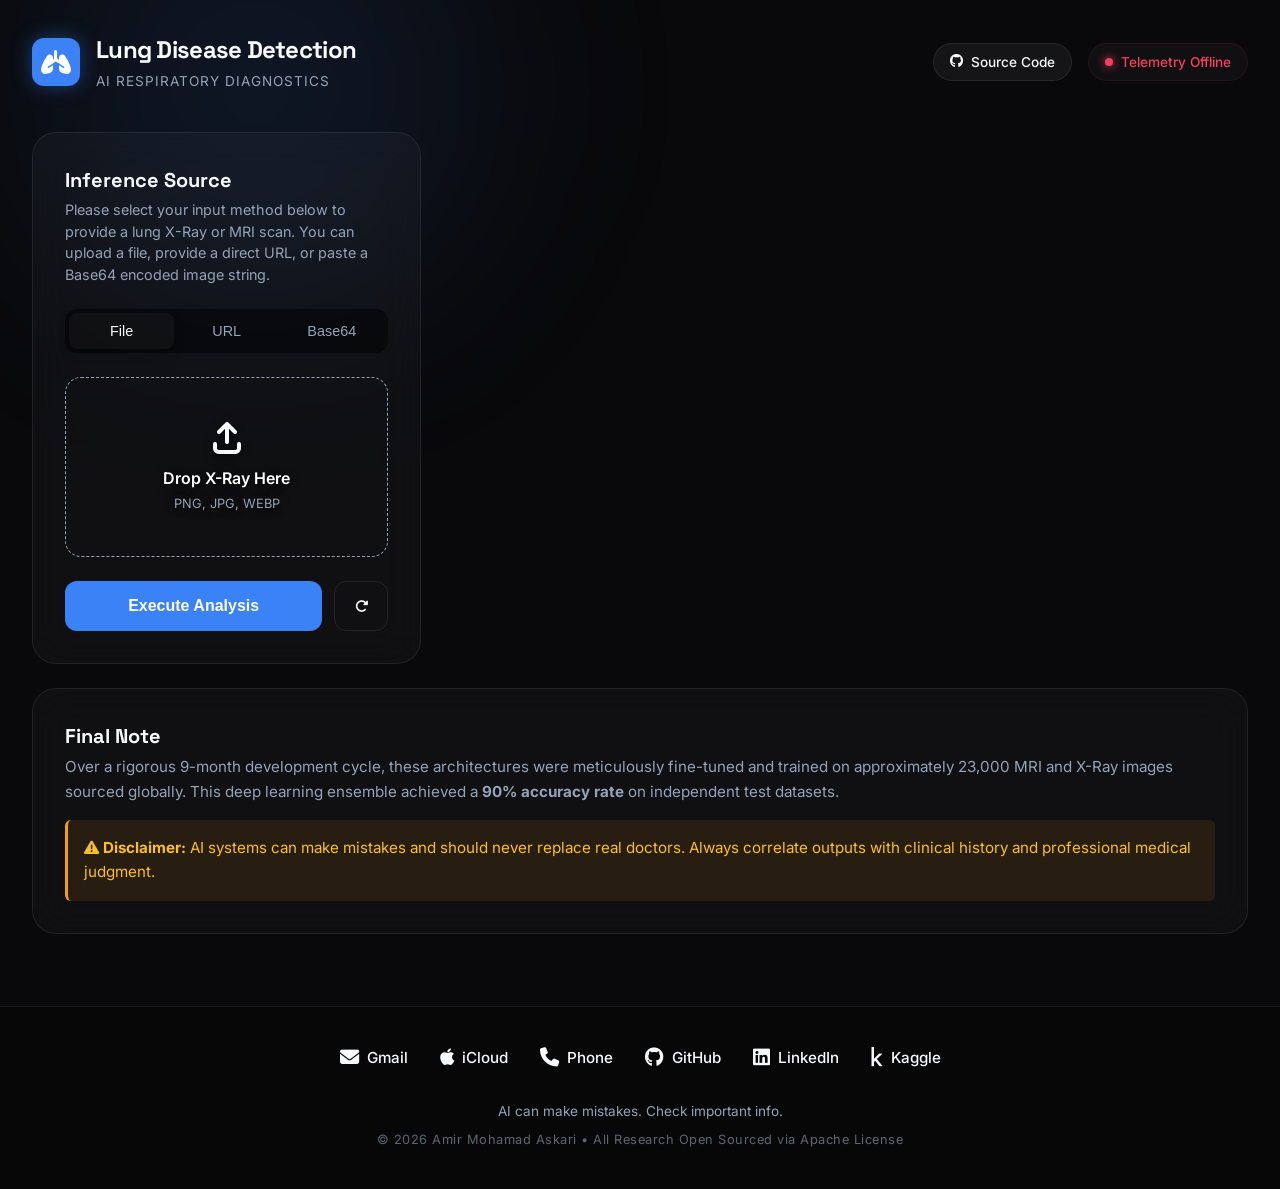
==== commit 4234c1ec: "frontend: add new parts in html app page" ====
--- a/deployment/frontend/index.html
+++ b/deployment/frontend/index.html
@@ -39,7 +39,7 @@
             <section class="bento-panel input-panel">
                 <div class="panel-header">
                     <h2>Inference Source</h2>
-                    <p>Provide structural matrix</p>
+                    <p>Please select your input method below to provide a lung X-Ray or MRI scan. You can upload a file, provide a direct URL, or paste a Base64 encoded image string.</p>
                 </div>
 
                 <div class="segmented-control" role="tablist">
@@ -91,7 +91,7 @@
                             <path class="gauge-fill" id="gaugeFill" d="M 10 50 A 40 40 0 0 1 90 50" fill="none" stroke-width="8" stroke-linecap="round"></path>
                         </svg>
                         <div class="gauge-readout" id="gaugeReadout">0%</div>
-                        <div class="gauge-label">Severity Index</div>
+                        <div class="gauge-label">Confidence Level</div>
                     </div>
                 </div>
 
--- a/deployment/frontend/styles.css
+++ b/deployment/frontend/styles.css
@@ -78,11 +78,14 @@
 .mode-view.active { display: block; animation: fadeUp 0.3s ease; }
 @keyframes fadeUp { from { opacity: 0; transform: translateY(10px); } to { opacity: 1; transform: translateY(0); } }
 
-.upload-zone { display: flex; flex-direction: column; align-items: center; justify-content: center; height: 180px; border: 1px dashed var(--text-muted); border-radius: 16px; cursor: pointer; transition: all 0.2s ease; }
+/* Modified Upload Zone for Image Preview */
+.upload-zone { position: relative; overflow: hidden; display: flex; flex-direction: column; align-items: center; justify-content: center; height: 180px; border: 1px dashed var(--text-muted); border-radius: 16px; cursor: pointer; transition: all 0.2s ease; }
 .upload-zone:hover { border-color: var(--brand-accent); background: rgba(59,130,246,0.05); }
 .upload-zone input { display: none; }
-.upload-zone i { font-size: 2rem; color: var(--text-muted); margin-bottom: 12px; }
-.upload-title { font-weight: 600; }
+#uploadPreview { position: absolute; top: 0; left: 0; width: 100%; height: 100%; object-fit: cover; opacity: 0.25; z-index: 1; transition: opacity 0.3s ease; }
+.upload-content { position: relative; z-index: 2; display: flex; flex-direction: column; align-items: center; pointer-events: none; text-shadow: 0 2px 10px rgba(0,0,0,0.8); }
+.upload-content i { font-size: 2rem; color: var(--text-main); margin-bottom: 12px; }
+.upload-title { font-weight: 600; color: #fff; }
 .upload-meta { font-size: 0.8rem; color: var(--text-muted); margin-top: 4px; }
 
 .modern-input { width: 100%; background: rgba(0,0,0,0.3); border: 1px solid var(--panel-border); border-radius: 12px; padding: 16px; color: var(--text-main); font-family: var(--font-ui); font-size: 0.95rem; }
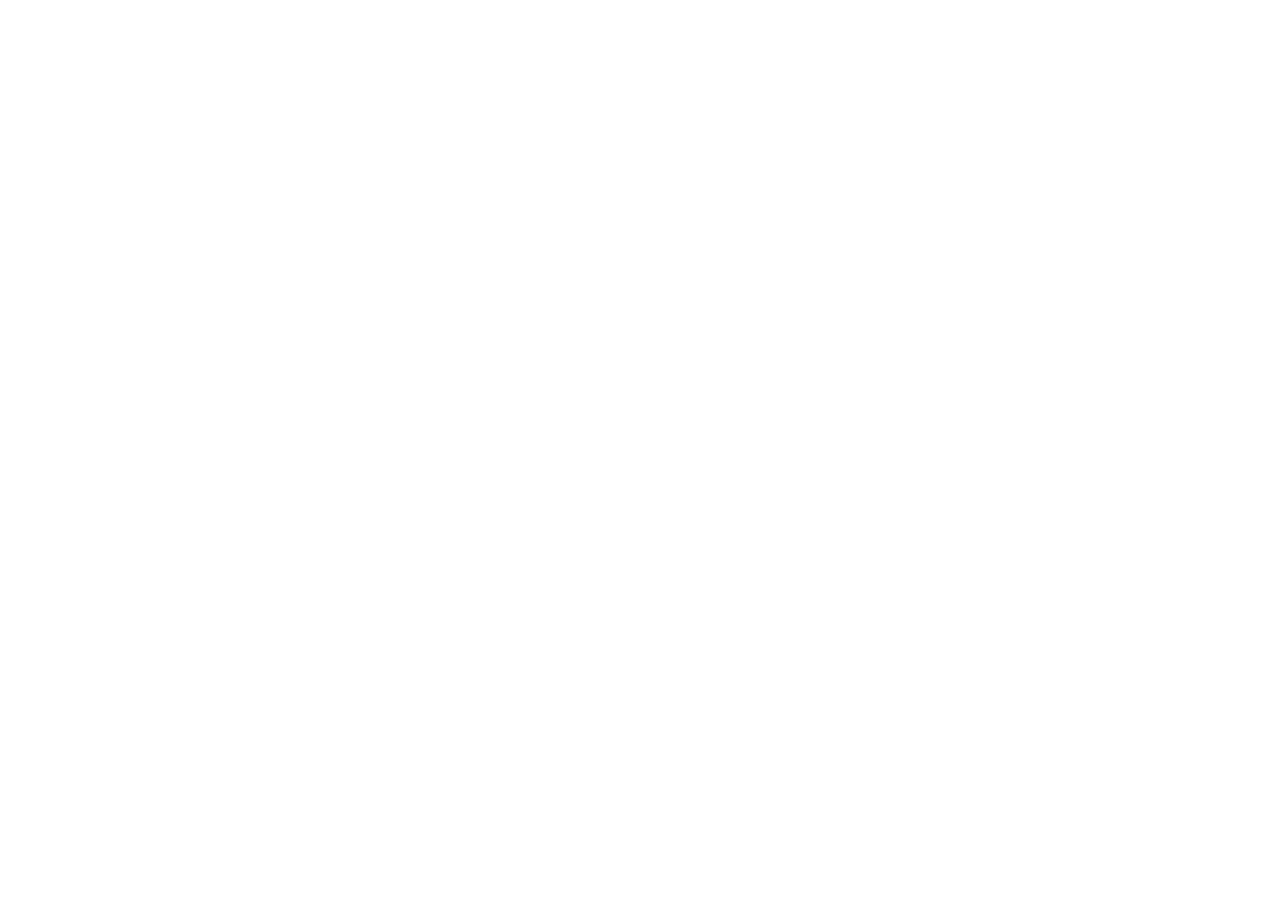
==== commit 1133e75d: "frontend: add new index html file with landing page and navigation bar and ..." ====
--- a/deployment/frontend/index.html
+++ b/deployment/frontend/index.html
@@ -1,202 +1,26 @@
 <!DOCTYPE html>
 <html lang="en">
-<head>
-    <meta charset="UTF-8">
-    <meta name="viewport" content="width=device-width, initial-scale=1.0">
-    <title>Lung Disease Detection | Precision Diagnostics</title>
+  <head>
+    <meta charset="UTF-8" />
+    <meta name="viewport" content="width=device-width, initial-scale=1.0, maximum-scale=1" />
+    <title>Lung Disease Detection</title>
+    <meta name="description" content="Lung Disease Detection — built on Replit. Update this description to reflect the app." />
+    <meta name="robots" content="index, follow" />
+    <meta property="og:title" content="Lung Disease Detection" />
+    <meta property="og:description" content="Lung Disease Detection — built on Replit. Update this description to reflect the app." />
+    <meta property="og:type" content="website" />
+    <meta name="twitter:card" content="summary_large_image" />
+    <meta name="twitter:title" content="Lung Disease Detection" />
+    <meta name="twitter:description" content="Lung Disease Detection — built on Replit. Update this description to reflect the app." />
+    <link rel="icon" type="image/svg+xml" href="/ui/favicon.svg" />
     <link rel="preconnect" href="https://fonts.googleapis.com">
     <link rel="preconnect" href="https://fonts.gstatic.com" crossorigin>
     <link href="https://fonts.googleapis.com/css2?family=Inter:wght@300;400;500;600;700&family=Space+Grotesk:wght@500;700&display=swap" rel="stylesheet">
     <link href="https://cdnjs.cloudflare.com/ajax/libs/font-awesome/6.4.0/css/all.min.css" rel="stylesheet">
-    <link rel="stylesheet" href="./styles.css" />
-</head>
-<body>
-
-    <div class="ambient-glow"></div>
-
-    <div class="app-container">
-        
-        <header class="top-ribbon">
-            <div class="brand">
-                <div class="brand-logo"><i class="fa-solid fa-lungs"></i></div>
-                <div class="brand-text">
-                    <h1>Lung Disease Detection</h1>
-                    <span>AI Respiratory Diagnostics</span>
-                </div>
-            </div>
-            <div class="header-actions">
-                <a href="https://github.com/a1mohamad/lung-disease-detection-app" target="_blank" class="github-source-btn">
-                    <i class="fa-brands fa-github"></i> Source Code
-                </a>
-                <div class="system-status" id="apiStatus">
-                    <div class="pulse-dot"></div> System Initializing...
-                </div>
-            </div>
-        </header>
-
-        <main class="bento-grid">
-            
-            <section class="bento-panel input-panel">
-                <div class="panel-header">
-                    <h2>Inference Source</h2>
-                    <p>Please select your input method below to provide a lung X-Ray or MRI scan. You can upload a file, provide a direct URL, or paste a Base64 encoded image string.</p>
-                </div>
-
-                <div class="segmented-control" role="tablist">
-                    <button class="segment active" data-mode="upload">File</button>
-                    <button class="segment" data-mode="url">URL</button>
-                    <button class="segment" data-mode="base64">Base64</button>
-                </div>
-
-                <form id="predictForm">
-                    <div class="mode-view active" data-view="upload">
-                        <label class="upload-zone" for="imageFile" id="uploadZone">
-                            <input id="imageFile" type="file" accept="image/png,image/jpeg,image/webp" />
-                            <img id="uploadPreview" class="hidden" alt="X-Ray Preview" />
-                            <div class="upload-content">
-                                <i class="fa-solid fa-arrow-up-from-bracket"></i>
-                                <span class="upload-title">Drop X-Ray Here</span>
-                                <span class="upload-meta" id="fileMeta">PNG, JPG, WEBP</span>
-                            </div>
-                        </label>
-                    </div>
-
-                    <div class="mode-view" data-view="url">
-                        <input class="modern-input" id="imageUrl" type="url" placeholder="Paste image endpoint URL..." />
-                    </div>
-
-                    <div class="mode-view" data-view="base64">
-                        <textarea class="modern-input" id="imageBase64" rows="3" placeholder="Paste Base64 string..."></textarea>
-                    </div>
-
-                    <div class="action-row">
-                        <button id="analyzeButton" class="btn-primary" type="submit">Execute Analysis</button>
-                        <button id="resetButton" class="btn-icon" type="button" title="Reset UI"><i class="fa-solid fa-rotate-right"></i></button>
-                    </div>
-                </form>
-                <div id="messagePanel" class="error-toast hidden"></div>
-            </section>
-
-            <section class="bento-panel results-primary hidden" id="resultPrimary">
-                <div class="diagnosis-header">
-                    <div class="diagnosis-titles">
-                        <span class="sub-label">Final Classification</span>
-                        <h2 id="finalLabel">Waiting...</h2>
-                        <div class="verdict-badge" id="decisionBadge">Standby</div>
-                    </div>
-                    
-                    <div class="gauge-container">
-                        <svg viewBox="0 0 100 55" class="gauge-svg">
-                            <path class="gauge-bg" d="M 10 50 A 40 40 0 0 1 90 50" fill="none" stroke-width="8" stroke-linecap="round"></path>
-                            <path class="gauge-fill" id="gaugeFill" d="M 10 50 A 40 40 0 0 1 90 50" fill="none" stroke-width="8" stroke-linecap="round"></path>
-                        </svg>
-                        <div class="gauge-readout" id="gaugeReadout">0%</div>
-                        <div class="gauge-label">Confidence Level</div>
-                    </div>
-                </div>
-
-                <div class="probability-split">
-                    <div class="prob-card healthy-card">
-                        <div class="prob-header">
-                            <i class="fa-solid fa-shield-heart"></i> Healthy Probability
-                        </div>
-                        <div class="prob-value" id="healthyScore">0.0%</div>
-                        <div class="prob-bar-bg">
-                            <div class="prob-bar-fill healthy-fill" id="healthyBar"></div>
-                        </div>
-                    </div>
-
-                    <div class="prob-card pathology-card">
-                        <div class="prob-header">
-                            <i class="fa-solid fa-virus"></i> Pathology Detected
-                        </div>
-                        <div class="prob-value" id="unhealthyScore">0.0%</div>
-                        <div class="prob-bar-bg">
-                            <div class="prob-bar-fill pathology-fill" id="unhealthyBar"></div>
-                        </div>
-                    </div>
-                </div>
-
-                <div class="clinical-notes" id="clinicalNotesBox">
-                    <div class="notes-title"><i class="fa-solid fa-stethoscope"></i> Clinical Advisory Note</div>
-                    <p id="clinicalNotesText">Awaiting computational analysis...</p>
-                </div>
-            </section>
-
-            <section class="bento-panel pipeline-panel hidden" id="resultPipeline">
-                <div class="panel-header">
-                    <h2>Spatial Pipeline</h2>
-                    <p>Click images to expand structural matrix</p>
-                </div>
-                <div class="vision-grid">
-                    <div class="vision-stage">
-                        <img id="sourceImage" alt="Source" class="zoomable" />
-                        <span>RAW</span>
-                    </div>
-                    <div class="vision-stage">
-                        <img id="roiImage" alt="ROI" class="zoomable" />
-                        <span>ROI</span>
-                    </div>
-                    <div class="vision-stage">
-                        <img id="maskImage" alt="Mask" class="zoomable" />
-                        <span>MASK</span>
-                    </div>
-                    <div class="vision-stage">
-                        <img id="overlayImage" alt="Overlay" class="zoomable" />
-                        <span>FUSION</span>
-                    </div>
-                </div>
-            </section>
-
-            <section class="bento-panel ensemble-panel hidden" id="resultEnsemble">
-                <div class="panel-header">
-                    <h2>Ensemble Telemetry</h2>
-                    <p>Sub-network dual probability tracking</p>
-                </div>
-                
-                <div id="diseaseCard" class="hidden disease-sub-card">
-                    <span class="sub-label">Disease Classifier Breakdown</span>
-                    <h3 id="diseaseLabel">-</h3>
-                    <div id="diseaseScores" class="mini-scores"></div>
-                </div>
-
-                <div class="model-matrix" id="modelDetails">
-                    </div>
-            </section>
-
-            <section class="bento-panel ethics-panel">
-                <div class="panel-header">
-                    <h2>Final Note</h2>
-                </div>
-                <div class="final-note-content">
-                    <p>Over a rigorous 9-month development cycle, these architectures were meticulously fine-tuned and trained on approximately 23,000 MRI and X-Ray images sourced globally. This deep learning ensemble achieved a <strong>90% accuracy rate</strong> on independent test datasets.</p>
-                    <p class="ethics-disclaimer">
-                        <i class="fa-solid fa-triangle-exclamation"></i> <strong>Disclaimer:</strong> AI systems can make mistakes and should never replace real doctors. Always correlate outputs with clinical history and professional medical judgment.
-                    </p>
-                </div>
-            </section>
-
-        </main>
-    </div>
-
-    <footer class="global-footer">
-        <div class="footer-links">
-            <a href="mailto:a1.mohamad.askari@gmail.com" class="footer-link"><i class="fa-solid fa-envelope"></i> Gmail</a>
-            <a href="mailto:amirmohmdaskari@gmail.com" class="footer-link"><i class="fa-brands fa-apple"></i> iCloud</a>
-            <a href="tel:+989012223122" class="footer-link"><i class="fa-solid fa-phone"></i> Phone</a>
-            <a href="https://github.com/a1mohamad" target="_blank" class="footer-link"><i class="fa-brands fa-github"></i> GitHub</a>
-            <a href="https://www.linkedin.com/in/amirmohammad-askari/" target="_blank" class="footer-link"><i class="fa-brands fa-linkedin"></i> LinkedIn</a>
-            <a href="https://www.kaggle.com/amirmohamadaskari" target="_blank" class="footer-link"><i class="fa-brands fa-kaggle"></i> Kaggle</a>
-        </div>
-        <div class="ai-warning">AI can make mistakes. Check important info.</div>
-        <div class="copyright">&copy; 2026 Amir Mohamad Askari &bull; All Research Open Sourced via Apache License</div>
-    </footer>
-
-    <div id="lightboxOverlay" class="lightbox hidden">
-        <button id="lightboxClose" class="lightbox-close"><i class="fa-solid fa-xmark"></i></button>
-        <img id="lightboxImage" src="" alt="Zoomed View" />
-    </div>
-
-    <script src="./app.js"></script>
-</body>
-</html>+    <script type="module" crossorigin src="/ui/index-DwG8xpxt.js"></script>
+    <link rel="stylesheet" crossorigin href="/ui/index-CCPncw3t.css">
+  </head>
+  <body>
+    <div id="root"></div>
+  </body>
+</html>
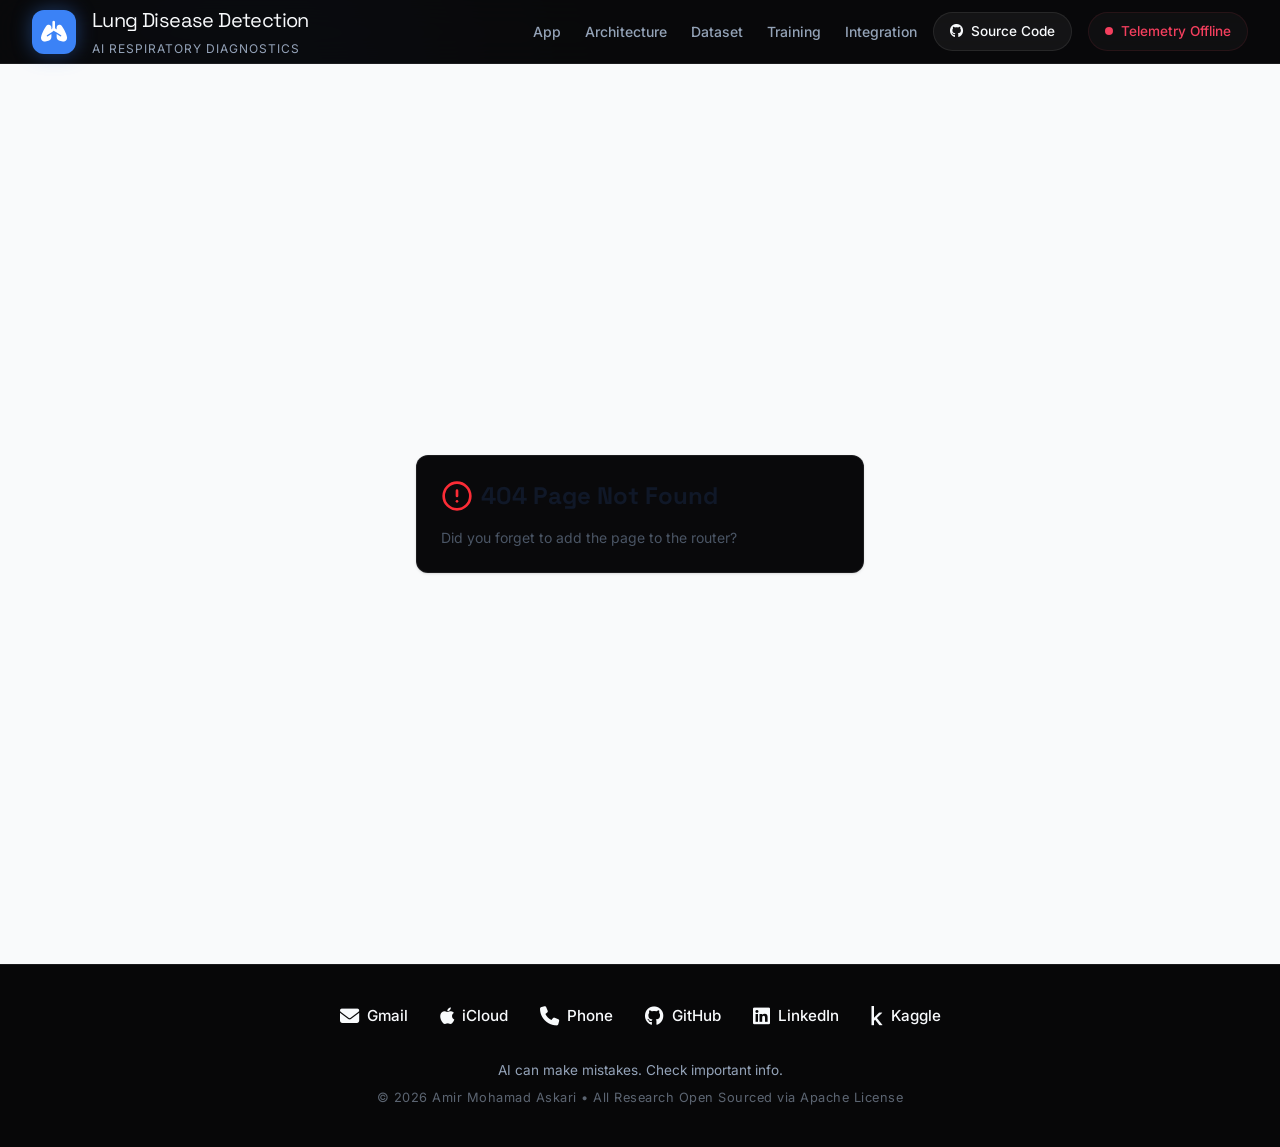
==== commit 71bc9556: "frontend: new html file that can handle refreshing" ====
--- a/deployment/frontend/index.html
+++ b/deployment/frontend/index.html
@@ -12,13 +12,33 @@
     <meta name="twitter:card" content="summary_large_image" />
     <meta name="twitter:title" content="Lung Disease Detection" />
     <meta name="twitter:description" content="Lung Disease Detection — built on Replit. Update this description to reflect the app." />
-    <link rel="icon" type="image/svg+xml" href="/ui/favicon.svg" />
+    <script>
+      (function (location) {
+        if (location.search[1] === "/") {
+          var decoded = location.search
+            .slice(1)
+            .split("&")
+            .map(function (part) {
+              return part.replace(/~and~/g, "&");
+            })
+            .join("?");
+
+          window.history.replaceState(
+            null,
+            null,
+            location.pathname.slice(0, -1) + decoded + location.hash
+          );
+        }
+      })(window.location);
+    </script>
+    <link rel="icon" type="image/svg+xml" href="./favicon.svg" />
     <link rel="preconnect" href="https://fonts.googleapis.com">
     <link rel="preconnect" href="https://fonts.gstatic.com" crossorigin>
     <link href="https://fonts.googleapis.com/css2?family=Inter:wght@300;400;500;600;700&family=Space+Grotesk:wght@500;700&display=swap" rel="stylesheet">
     <link href="https://cdnjs.cloudflare.com/ajax/libs/font-awesome/6.4.0/css/all.min.css" rel="stylesheet">
-    <script type="module" crossorigin src="/ui/index-DwG8xpxt.js"></script>
-    <link rel="stylesheet" crossorigin href="/ui/index-CCPncw3t.css">
+    <script src="./config.js"></script>
+    <script type="module" crossorigin src="./app.js"></script>
+    <link rel="stylesheet" crossorigin href="./styles.css">
   </head>
   <body>
     <div id="root"></div>
--- a/deployment/frontend/styles.css
+++ b/deployment/frontend/styles.css
@@ -0,0 +1 @@
+@import"https://fonts.googleapis.com/css2?family=Inter:wght@300;400;500;600;700&family=Space+Grotesk:wght@500;700&display=swap";@layer components;@layer properties{@supports (((-webkit-hyphens:none)) and (not (margin-trim:inline))) or ((-moz-orient:inline) and (not (color:rgb(from red r g b)))){*,:before,:after,::backdrop{--tw-translate-x:0;--tw-translate-y:0;--tw-translate-z:0;--tw-rotate-x:initial;--tw-rotate-y:initial;--tw-rotate-z:initial;--tw-skew-x:initial;--tw-skew-y:initial;--tw-space-y-reverse:0;--tw-space-x-reverse:0;--tw-divide-y-reverse:0;--tw-border-style:solid;--tw-leading:initial;--tw-font-weight:initial;--tw-tracking:initial;--tw-ordinal:initial;--tw-slashed-zero:initial;--tw-numeric-figure:initial;--tw-numeric-spacing:initial;--tw-numeric-fraction:initial;--tw-shadow:0 0 #0000;--tw-shadow-color:initial;--tw-shadow-alpha:100%;--tw-inset-shadow:0 0 #0000;--tw-inset-shadow-color:initial;--tw-inset-shadow-alpha:100%;--tw-ring-color:initial;--tw-ring-shadow:0 0 #0000;--tw-inset-ring-color:initial;--tw-inset-ring-shadow:0 0 #0000;--tw-ring-inset:initial;--tw-ring-offset-width:0px;--tw-ring-offset-color:#fff;--tw-ring-offset-shadow:0 0 #0000;--tw-outline-style:solid;--tw-blur:initial;--tw-brightness:initial;--tw-contrast:initial;--tw-grayscale:initial;--tw-hue-rotate:initial;--tw-invert:initial;--tw-opacity:initial;--tw-saturate:initial;--tw-sepia:initial;--tw-drop-shadow:initial;--tw-drop-shadow-color:initial;--tw-drop-shadow-alpha:100%;--tw-drop-shadow-size:initial;--tw-backdrop-blur:initial;--tw-backdrop-brightness:initial;--tw-backdrop-contrast:initial;--tw-backdrop-grayscale:initial;--tw-backdrop-hue-rotate:initial;--tw-backdrop-invert:initial;--tw-backdrop-opacity:initial;--tw-backdrop-saturate:initial;--tw-backdrop-sepia:initial;--tw-duration:initial;--tw-ease:initial;--tw-content:"";--tw-scale-x:1;--tw-scale-y:1;--tw-scale-z:1;--tw-animation-delay:0s;--tw-animation-direction:normal;--tw-animation-duration:initial;--tw-animation-fill-mode:none;--tw-animation-iteration-count:1;--tw-enter-blur:0;--tw-enter-opacity:1;--tw-enter-rotate:0;--tw-enter-scale:1;--tw-enter-translate-x:0;--tw-enter-translate-y:0;--tw-exit-blur:0;--tw-exit-opacity:1;--tw-exit-rotate:0;--tw-exit-scale:1;--tw-exit-translate-x:0;--tw-exit-translate-y:0}}}@layer theme{:root,:host{--color-red-50:oklch(97.1% .013 17.38);--color-red-300:oklch(80.8% .114 19.571);--color-red-400:oklch(70.4% .191 22.216);--color-red-500:oklch(63.7% .237 25.331);--color-red-600:oklch(57.7% .245 27.325);--color-amber-400:oklch(82.8% .189 84.429);--color-amber-500:oklch(76.9% .188 70.08);--color-emerald-400:oklch(76.5% .177 163.223);--color-emerald-500:oklch(69.6% .17 162.48);--color-cyan-400:oklch(78.9% .154 211.53);--color-cyan-500:oklch(71.5% .143 215.221);--color-purple-400:oklch(71.4% .203 305.504);--color-purple-500:oklch(62.7% .265 303.9);--color-rose-300:oklch(81% .117 11.638);--color-rose-400:oklch(71.2% .194 13.428);--color-rose-500:oklch(64.5% .246 16.439);--color-gray-50:oklch(98.5% .002 247.839);--color-gray-600:oklch(44.6% .03 256.802);--color-gray-900:oklch(21% .034 264.665);--color-black:#000;--color-white:#fff;--spacing:.25rem;--container-sm:24rem;--container-md:28rem;--container-lg:32rem;--container-3xl:48rem;--container-4xl:56rem;--container-5xl:64rem;--container-6xl:72rem;--text-xs:.75rem;--text-xs--line-height:calc(1 / .75);--text-sm:.875rem;--text-sm--line-height:calc(1.25 / .875);--text-base:1rem;--text-base--line-height: 1.5 ;--text-lg:1.125rem;--text-lg--line-height:calc(1.75 / 1.125);--text-xl:1.25rem;--text-xl--line-height:calc(1.75 / 1.25);--text-2xl:1.5rem;--text-2xl--line-height:calc(2 / 1.5);--text-3xl:1.875rem;--text-3xl--line-height: 1.2 ;--text-4xl:2.25rem;--text-4xl--line-height:calc(2.5 / 2.25);--text-5xl:3rem;--text-5xl--line-height:1;--text-7xl:4.5rem;--text-7xl--line-height:1;--font-weight-normal:400;--font-weight-medium:500;--font-weight-semibold:600;--font-weight-bold:700;--font-weight-black:900;--tracking-tight:-.025em;--tracking-wide:.025em;--tracking-wider:.05em;--tracking-widest:.1em;--leading-tight:1.25;--leading-snug:1.375;--leading-normal:1.5;--leading-relaxed:1.625;--radius-2xl:1rem;--ease-in-out:cubic-bezier(.4, 0, .2, 1);--animate-spin:spin 1s linear infinite;--animate-pulse:pulse 2s cubic-bezier(.4, 0, .6, 1) infinite;--blur-md:12px;--blur-3xl:64px;--aspect-video:16 / 9;--default-transition-duration:.15s;--default-transition-timing-function:cubic-bezier(.4, 0, .2, 1);--default-font-family:"Inter", sans-serif;--default-mono-font-family:var(--app-font-mono);--color-border:hsl(var(--border))}}@layer base{*,:after,:before,::backdrop{box-sizing:border-box;border:0 solid;margin:0;padding:0}::file-selector-button{box-sizing:border-box;border:0 solid;margin:0;padding:0}html,:host{-webkit-text-size-adjust:100%;tab-size:4;line-height:1.5;font-family:var(--default-font-family,ui-sans-serif, system-ui, sans-serif, "Apple Color Emoji", "Segoe UI Emoji", "Segoe UI Symbol", "Noto Color Emoji");font-feature-settings:var(--default-font-feature-settings,normal);font-variation-settings:var(--default-font-variation-settings,normal);-webkit-tap-highlight-color:transparent}hr{height:0;color:inherit;border-top-width:1px}abbr:where([title]){-webkit-text-decoration:underline dotted;text-decoration:underline dotted}h1,h2,h3,h4,h5,h6{font-size:inherit;font-weight:inherit}a{color:inherit;-webkit-text-decoration:inherit;text-decoration:inherit}b,strong{font-weight:bolder}code,kbd,samp,pre{font-family:var(--default-mono-font-family,ui-monospace, SFMono-Regular, Menlo, Monaco, Consolas, "Liberation Mono", "Courier New", monospace);font-feature-settings:var(--default-mono-font-feature-settings,normal);font-variation-settings:var(--default-mono-font-variation-settings,normal);font-size:1em}small{font-size:80%}sub,sup{vertical-align:baseline;font-size:75%;line-height:0;position:relative}sub{bottom:-.25em}sup{top:-.5em}table{text-indent:0;border-color:inherit;border-collapse:collapse}:-moz-focusring{outline:auto}progress{vertical-align:baseline}summary{display:list-item}ol,ul,menu{list-style:none}img,svg,video,canvas,audio,iframe,embed,object{vertical-align:middle;display:block}img,video{max-width:100%;height:auto}button,input,select,optgroup,textarea{font:inherit;font-feature-settings:inherit;font-variation-settings:inherit;letter-spacing:inherit;color:inherit;opacity:1;background-color:#0000;border-radius:0}::file-selector-button{font:inherit;font-feature-settings:inherit;font-variation-settings:inherit;letter-spacing:inherit;color:inherit;opacity:1;background-color:#0000;border-radius:0}:where(select:is([multiple],[size])) optgroup{font-weight:bolder}:where(select:is([multiple],[size])) optgroup option{padding-inline-start:20px}::file-selector-button{margin-inline-end:4px}::placeholder{opacity:1}@supports (not ((-webkit-appearance:-apple-pay-button))) or (contain-intrinsic-size:1px){::placeholder{color:currentColor}@supports (color:color-mix(in lab,red,red)){::placeholder{color:color-mix(in oklab,currentcolor 50%,transparent)}}}textarea{resize:vertical}::-webkit-search-decoration{-webkit-appearance:none}::-webkit-date-and-time-value{min-height:1lh;text-align:inherit}::-webkit-datetime-edit{display:inline-flex}::-webkit-datetime-edit-fields-wrapper{padding:0}::-webkit-datetime-edit{padding-block:0}::-webkit-datetime-edit-year-field{padding-block:0}::-webkit-datetime-edit-month-field{padding-block:0}::-webkit-datetime-edit-day-field{padding-block:0}::-webkit-datetime-edit-hour-field{padding-block:0}::-webkit-datetime-edit-minute-field{padding-block:0}::-webkit-datetime-edit-second-field{padding-block:0}::-webkit-datetime-edit-millisecond-field{padding-block:0}::-webkit-datetime-edit-meridiem-field{padding-block:0}::-webkit-calendar-picker-indicator{line-height:1}:-moz-ui-invalid{box-shadow:none}button,input:where([type=button],[type=reset],[type=submit]){appearance:button}::file-selector-button{appearance:button}::-webkit-inner-spin-button{height:auto}::-webkit-outer-spin-button{height:auto}[hidden]:where(:not([hidden=until-found])){display:none!important}*{border-color:hsl(var(--border))}body{background-color:hsl(var(--background));color:hsl(var(--foreground));-webkit-font-smoothing:antialiased;-moz-osx-font-smoothing:grayscale;font-family:Inter,sans-serif}h1,h2,h3,h4,h5,h6{font-family:Space Grotesk,sans-serif}}@layer utilities{.\@container\/field-group{container:field-group/inline-size}.pointer-events-auto{pointer-events:auto}.pointer-events-none{pointer-events:none}.invisible{visibility:hidden}.sr-only{clip-path:inset(50%);white-space:nowrap;border-width:0;width:1px;height:1px;margin:-1px;padding:0;position:absolute;overflow:hidden}.absolute{position:absolute}.fixed{position:fixed}.relative{position:relative}.static{position:static}.sticky{position:sticky}.inset-0{inset:calc(var(--spacing) * 0)}.inset-x-0{inset-inline:calc(var(--spacing) * 0)}.inset-y-0{inset-block:calc(var(--spacing) * 0)}.-top-2\.5{top:calc(var(--spacing) * -2.5)}.-top-12{top:calc(var(--spacing) * -12)}.top-0{top:calc(var(--spacing) * 0)}.top-1\.5{top:calc(var(--spacing) * 1.5)}.top-1\/2{top:50%}.top-2{top:calc(var(--spacing) * 2)}.top-3\.5{top:calc(var(--spacing) * 3.5)}.top-4{top:calc(var(--spacing) * 4)}.top-\[1px\]{top:1px}.top-\[50\%\]{top:50%}.top-\[60\%\]{top:60%}.top-full{top:100%}.-right-12{right:calc(var(--spacing) * -12)}.right-0{right:calc(var(--spacing) * 0)}.right-1{right:calc(var(--spacing) * 1)}.right-2{right:calc(var(--spacing) * 2)}.right-3{right:calc(var(--spacing) * 3)}.right-4{right:calc(var(--spacing) * 4)}.-bottom-12{bottom:calc(var(--spacing) * -12)}.bottom-0{bottom:calc(var(--spacing) * 0)}.-left-12{left:calc(var(--spacing) * -12)}.left-0{left:calc(var(--spacing) * 0)}.left-1\/2{left:50%}.left-2{left:calc(var(--spacing) * 2)}.left-\[50\%\]{left:50%}.z-0{z-index:0}.z-10{z-index:10}.z-20{z-index:20}.z-50{z-index:50}.z-\[1\]{z-index:1}.z-\[100\]{z-index:100}.order-first{order:-9999}.order-last{order:9999}.container{width:100%}@media(min-width:40rem){.container{max-width:40rem}}@media(min-width:48rem){.container{max-width:48rem}}@media(min-width:64rem){.container{max-width:64rem}}@media(min-width:80rem){.container{max-width:80rem}}@media(min-width:96rem){.container{max-width:96rem}}.\!m-0{margin:calc(var(--spacing) * 0)!important}.-mx-1{margin-inline:calc(var(--spacing) * -1)}.mx-2{margin-inline:calc(var(--spacing) * 2)}.mx-3\.5{margin-inline:calc(var(--spacing) * 3.5)}.mx-4{margin-inline:calc(var(--spacing) * 4)}.mx-auto{margin-inline:auto}.-my-2{margin-block:calc(var(--spacing) * -2)}.my-0{margin-block:calc(var(--spacing) * 0)}.my-0\.5{margin-block:calc(var(--spacing) * .5)}.my-1{margin-block:calc(var(--spacing) * 1)}.-mt-4{margin-top:calc(var(--spacing) * -4)}.mt-0\.5{margin-top:calc(var(--spacing) * .5)}.mt-1{margin-top:calc(var(--spacing) * 1)}.mt-1\.5{margin-top:calc(var(--spacing) * 1.5)}.mt-2{margin-top:calc(var(--spacing) * 2)}.mt-3{margin-top:calc(var(--spacing) * 3)}.mt-4{margin-top:calc(var(--spacing) * 4)}.mt-6{margin-top:calc(var(--spacing) * 6)}.mt-24{margin-top:calc(var(--spacing) * 24)}.mt-auto{margin-top:auto}.mr-2{margin-right:calc(var(--spacing) * 2)}.mb-1{margin-bottom:calc(var(--spacing) * 1)}.mb-2{margin-bottom:calc(var(--spacing) * 2)}.mb-3{margin-bottom:calc(var(--spacing) * 3)}.mb-4{margin-bottom:calc(var(--spacing) * 4)}.mb-6{margin-bottom:calc(var(--spacing) * 6)}.mb-8{margin-bottom:calc(var(--spacing) * 8)}.mb-10{margin-bottom:calc(var(--spacing) * 10)}.mb-12{margin-bottom:calc(var(--spacing) * 12)}.mb-16{margin-bottom:calc(var(--spacing) * 16)}.-ml-4{margin-left:calc(var(--spacing) * -4)}.ml-1{margin-left:calc(var(--spacing) * 1)}.ml-4{margin-left:calc(var(--spacing) * 4)}.ml-auto{margin-left:auto}.line-clamp-2{-webkit-line-clamp:2;-webkit-box-orient:vertical;display:-webkit-box;overflow:hidden}.block{display:block}.flex{display:flex}.grid{display:grid}.hidden{display:none}.inline-block{display:inline-block}.inline-flex{display:inline-flex}.table{display:table}.aspect-square{aspect-ratio:1}.aspect-video{aspect-ratio:var(--aspect-video)}.size-4{width:calc(var(--spacing) * 4);height:calc(var(--spacing) * 4)}.size-6{width:calc(var(--spacing) * 6);height:calc(var(--spacing) * 6)}.size-8{width:calc(var(--spacing) * 8);height:calc(var(--spacing) * 8)}.size-10{width:calc(var(--spacing) * 10);height:calc(var(--spacing) * 10)}.size-\[--cell-size\]{width:--cell-size;height:--cell-size}.h-1\.5{height:calc(var(--spacing) * 1.5)}.h-2{height:calc(var(--spacing) * 2)}.h-2\.5{height:calc(var(--spacing) * 2.5)}.h-3{height:calc(var(--spacing) * 3)}.h-3\.5{height:calc(var(--spacing) * 3.5)}.h-4{height:calc(var(--spacing) * 4)}.h-5{height:calc(var(--spacing) * 5)}.h-6{height:calc(var(--spacing) * 6)}.h-7{height:calc(var(--spacing) * 7)}.h-8{height:calc(var(--spacing) * 8)}.h-9{height:calc(var(--spacing) * 9)}.h-10{height:calc(var(--spacing) * 10)}.h-12{height:calc(var(--spacing) * 12)}.h-24{height:calc(var(--spacing) * 24)}.h-\[--cell-size\]{height:--cell-size}.h-\[1px\]{height:1px}.h-\[400px\]{height:400px}.h-\[800px\]{height:800px}.h-\[var\(--radix-navigation-menu-viewport-height\)\]{height:var(--radix-navigation-menu-viewport-height)}.h-\[var\(--radix-select-trigger-height\)\]{height:var(--radix-select-trigger-height)}.h-auto{height:auto}.h-full{height:100%}.h-px{height:1px}.h-svh{height:100svh}.max-h-\[--radix-context-menu-content-available-height\]{max-height:--radix-context-menu-content-available-height}.max-h-\[--radix-select-content-available-height\]{max-height:--radix-select-content-available-height}.max-h-\[300px\]{max-height:300px}.max-h-\[var\(--radix-dropdown-menu-content-available-height\)\]{max-height:var(--radix-dropdown-menu-content-available-height)}.max-h-screen{max-height:100vh}.min-h-0{min-height:calc(var(--spacing) * 0)}.min-h-8{min-height:calc(var(--spacing) * 8)}.min-h-9{min-height:calc(var(--spacing) * 9)}.min-h-10{min-height:calc(var(--spacing) * 10)}.min-h-\[60px\]{min-height:60px}.min-h-screen{min-height:100vh}.min-h-svh{min-height:100svh}.w-0{width:calc(var(--spacing) * 0)}.w-0\.5{width:calc(var(--spacing) * .5)}.w-1{width:calc(var(--spacing) * 1)}.w-1\.5{width:calc(var(--spacing) * 1.5)}.w-2{width:calc(var(--spacing) * 2)}.w-2\.5{width:calc(var(--spacing) * 2.5)}.w-3{width:calc(var(--spacing) * 3)}.w-3\.5{width:calc(var(--spacing) * 3.5)}.w-3\/4{width:75%}.w-4{width:calc(var(--spacing) * 4)}.w-5{width:calc(var(--spacing) * 5)}.w-6{width:calc(var(--spacing) * 6)}.w-7{width:calc(var(--spacing) * 7)}.w-8{width:calc(var(--spacing) * 8)}.w-9{width:calc(var(--spacing) * 9)}.w-10{width:calc(var(--spacing) * 10)}.w-24{width:calc(var(--spacing) * 24)}.w-64{width:calc(var(--spacing) * 64)}.w-72{width:calc(var(--spacing) * 72)}.w-\[--cell-size\]{width:--cell-size}.w-\[1px\]{width:1px}.w-\[100px\]{width:100px}.w-\[400px\]{width:400px}.w-\[800px\]{width:800px}.w-\[var\(--sidebar-width\)\]{width:var(--sidebar-width)}.w-auto{width:auto}.w-fit{width:fit-content}.w-full{width:100%}.w-max{width:max-content}.w-px{width:1px}.max-w-3xl{max-width:var(--container-3xl)}.max-w-4xl{max-width:var(--container-4xl)}.max-w-5xl{max-width:var(--container-5xl)}.max-w-6xl{max-width:var(--container-6xl)}.max-w-\[var\(--skeleton-width\)\]{max-width:var(--skeleton-width)}.max-w-lg{max-width:var(--container-lg)}.max-w-max{max-width:max-content}.max-w-md{max-width:var(--container-md)}.max-w-sm{max-width:var(--container-sm)}.min-w-0{min-width:calc(var(--spacing) * 0)}.min-w-5{min-width:calc(var(--spacing) * 5)}.min-w-8{min-width:calc(var(--spacing) * 8)}.min-w-9{min-width:calc(var(--spacing) * 9)}.min-w-10{min-width:calc(var(--spacing) * 10)}.min-w-\[--cell-size\]{min-width:--cell-size}.min-w-\[8rem\]{min-width:8rem}.min-w-\[12rem\]{min-width:12rem}.min-w-\[var\(--radix-select-trigger-width\)\]{min-width:var(--radix-select-trigger-width)}.flex-1{flex:1}.flex-shrink-0,.shrink-0{flex-shrink:0}.flex-grow,.grow{flex-grow:1}.grow-0{flex-grow:0}.basis-full{flex-basis:100%}.caption-bottom{caption-side:bottom}.border-collapse{border-collapse:collapse}.origin-\[--radix-context-menu-content-transform-origin\]{transform-origin:--radix-context-menu-content-transform-origin}.origin-\[--radix-dropdown-menu-content-transform-origin\]{transform-origin:--radix-dropdown-menu-content-transform-origin}.origin-\[--radix-hover-card-content-transform-origin\]{transform-origin:--radix-hover-card-content-transform-origin}.origin-\[--radix-menubar-content-transform-origin\]{transform-origin:--radix-menubar-content-transform-origin}.origin-\[--radix-popover-content-transform-origin\]{transform-origin:--radix-popover-content-transform-origin}.origin-\[--radix-select-content-transform-origin\]{transform-origin:--radix-select-content-transform-origin}.origin-\[--radix-tooltip-content-transform-origin\]{transform-origin:--radix-tooltip-content-transform-origin}.-translate-x-1\/2{--tw-translate-x: -50% ;translate:var(--tw-translate-x) var(--tw-translate-y)}.-translate-x-px{--tw-translate-x:-1px;translate:var(--tw-translate-x) var(--tw-translate-y)}.translate-x-\[-50\%\]{--tw-translate-x:-50%;translate:var(--tw-translate-x) var(--tw-translate-y)}.translate-x-px{--tw-translate-x:1px;translate:var(--tw-translate-x) var(--tw-translate-y)}.-translate-y-1\/2{--tw-translate-y: -50% ;translate:var(--tw-translate-x) var(--tw-translate-y)}.translate-y-\[-50\%\]{--tw-translate-y:-50%;translate:var(--tw-translate-x) var(--tw-translate-y)}.rotate-45{rotate:45deg}.rotate-90{rotate:90deg}.transform{transform:var(--tw-rotate-x,) var(--tw-rotate-y,) var(--tw-rotate-z,) var(--tw-skew-x,) var(--tw-skew-y,)}.animate-caret-blink{animation:1.25s ease-out infinite caret-blink}.animate-in{animation:enter var(--tw-animation-duration,var(--tw-duration,.15s))var(--tw-ease,ease)var(--tw-animation-delay,0s)var(--tw-animation-iteration-count,1)var(--tw-animation-direction,normal)var(--tw-animation-fill-mode,none)}.animate-pulse{animation:var(--animate-pulse)}.animate-spin{animation:var(--animate-spin)}.cursor-default{cursor:default}.cursor-pointer{cursor:pointer}.cursor-text{cursor:text}.touch-none{touch-action:none}.resize-none{resize:none}.list-disc{list-style-type:disc}.list-none{list-style-type:none}.grid-cols-1{grid-template-columns:repeat(1,minmax(0,1fr))}.grid-cols-2{grid-template-columns:repeat(2,minmax(0,1fr))}.flex-col{flex-direction:column}.flex-col-reverse{flex-direction:column-reverse}.flex-row{flex-direction:row}.flex-wrap{flex-wrap:wrap}.place-content-center{place-content:center}.items-center{align-items:center}.items-end{align-items:flex-end}.items-start{align-items:flex-start}.items-stretch{align-items:stretch}.justify-between{justify-content:space-between}.justify-center{justify-content:center}.justify-start{justify-content:flex-start}.gap-1{gap:calc(var(--spacing) * 1)}.gap-1\.5{gap:calc(var(--spacing) * 1.5)}.gap-2{gap:calc(var(--spacing) * 2)}.gap-2\.5{gap:calc(var(--spacing) * 2.5)}.gap-3{gap:calc(var(--spacing) * 3)}.gap-4{gap:calc(var(--spacing) * 4)}.gap-5{gap:calc(var(--spacing) * 5)}.gap-6{gap:calc(var(--spacing) * 6)}.gap-7{gap:calc(var(--spacing) * 7)}.gap-8{gap:calc(var(--spacing) * 8)}:where(.space-y-1>:not(:last-child)){--tw-space-y-reverse:0;margin-block-start:calc(calc(var(--spacing) * 1) * var(--tw-space-y-reverse));margin-block-end:calc(calc(var(--spacing) * 1) * calc(1 - var(--tw-space-y-reverse)))}:where(.space-y-1\.5>:not(:last-child)){--tw-space-y-reverse:0;margin-block-start:calc(calc(var(--spacing) * 1.5) * var(--tw-space-y-reverse));margin-block-end:calc(calc(var(--spacing) * 1.5) * calc(1 - var(--tw-space-y-reverse)))}:where(.space-y-2>:not(:last-child)){--tw-space-y-reverse:0;margin-block-start:calc(calc(var(--spacing) * 2) * var(--tw-space-y-reverse));margin-block-end:calc(calc(var(--spacing) * 2) * calc(1 - var(--tw-space-y-reverse)))}:where(.space-y-3>:not(:last-child)){--tw-space-y-reverse:0;margin-block-start:calc(calc(var(--spacing) * 3) * var(--tw-space-y-reverse));margin-block-end:calc(calc(var(--spacing) * 3) * calc(1 - var(--tw-space-y-reverse)))}:where(.space-y-4>:not(:last-child)){--tw-space-y-reverse:0;margin-block-start:calc(calc(var(--spacing) * 4) * var(--tw-space-y-reverse));margin-block-end:calc(calc(var(--spacing) * 4) * calc(1 - var(--tw-space-y-reverse)))}:where(.space-y-5>:not(:last-child)){--tw-space-y-reverse:0;margin-block-start:calc(calc(var(--spacing) * 5) * var(--tw-space-y-reverse));margin-block-end:calc(calc(var(--spacing) * 5) * calc(1 - var(--tw-space-y-reverse)))}:where(.space-y-6>:not(:last-child)){--tw-space-y-reverse:0;margin-block-start:calc(calc(var(--spacing) * 6) * var(--tw-space-y-reverse));margin-block-end:calc(calc(var(--spacing) * 6) * calc(1 - var(--tw-space-y-reverse)))}:where(.space-y-8>:not(:last-child)){--tw-space-y-reverse:0;margin-block-start:calc(calc(var(--spacing) * 8) * var(--tw-space-y-reverse));margin-block-end:calc(calc(var(--spacing) * 8) * calc(1 - var(--tw-space-y-reverse)))}:where(.space-y-12>:not(:last-child)){--tw-space-y-reverse:0;margin-block-start:calc(calc(var(--spacing) * 12) * var(--tw-space-y-reverse));margin-block-end:calc(calc(var(--spacing) * 12) * calc(1 - var(--tw-space-y-reverse)))}:where(.space-x-1>:not(:last-child)){--tw-space-x-reverse:0;margin-inline-start:calc(calc(var(--spacing) * 1) * var(--tw-space-x-reverse));margin-inline-end:calc(calc(var(--spacing) * 1) * calc(1 - var(--tw-space-x-reverse)))}:where(.space-x-4>:not(:last-child)){--tw-space-x-reverse:0;margin-inline-start:calc(calc(var(--spacing) * 4) * var(--tw-space-x-reverse));margin-inline-end:calc(calc(var(--spacing) * 4) * calc(1 - var(--tw-space-x-reverse)))}:where(.divide-y>:not(:last-child)){--tw-divide-y-reverse:0;border-bottom-style:var(--tw-border-style);border-top-style:var(--tw-border-style);border-top-width:calc(1px * var(--tw-divide-y-reverse));border-bottom-width:calc(1px * calc(1 - var(--tw-divide-y-reverse)))}:where(.divide-white\/5>:not(:last-child)){border-color:#ffffff0d}@supports (color:color-mix(in lab,red,red)){:where(.divide-white\/5>:not(:last-child)){border-color:color-mix(in oklab,var(--color-white) 5%,transparent)}}.self-stretch{align-self:stretch}.truncate{text-overflow:ellipsis;white-space:nowrap;overflow:hidden}.overflow-auto{overflow:auto}.overflow-hidden{overflow:hidden}.overflow-x-auto{overflow-x:auto}.overflow-x-hidden{overflow-x:hidden}.overflow-y-auto{overflow-y:auto}.rounded{border-radius:.25rem}.rounded-2xl{border-radius:var(--radius-2xl)}.rounded-\[2px\]{border-radius:2px}.rounded-\[calc\(var\(--radius\)-5px\)\]{border-radius:calc(var(--radius) - 5px)}.rounded-\[inherit\]{border-radius:inherit}.rounded-full{border-radius:3.40282e38px}.rounded-lg{border-radius:var(--radius)}.rounded-md{border-radius:calc(var(--radius) - 2px)}.rounded-none{border-radius:0}.rounded-sm{border-radius:calc(var(--radius) - 4px)}.rounded-xl{border-radius:calc(var(--radius) + 4px)}.rounded-t-\[10px\]{border-top-left-radius:10px;border-top-right-radius:10px}.rounded-l-md{border-top-left-radius:calc(var(--radius) - 2px);border-bottom-left-radius:calc(var(--radius) - 2px)}.rounded-tl-sm{border-top-left-radius:calc(var(--radius) - 4px)}.rounded-r-md{border-top-right-radius:calc(var(--radius) - 2px);border-bottom-right-radius:calc(var(--radius) - 2px)}.border{border-style:var(--tw-border-style);border-width:1px}.border-0{border-style:var(--tw-border-style);border-width:0}.border-2{border-style:var(--tw-border-style);border-width:2px}.border-\[1\.5px\]{border-style:var(--tw-border-style);border-width:1.5px}.border-y{border-block-style:var(--tw-border-style);border-block-width:1px}.border-t{border-top-style:var(--tw-border-style);border-top-width:1px}.border-r{border-right-style:var(--tw-border-style);border-right-width:1px}.border-b{border-bottom-style:var(--tw-border-style);border-bottom-width:1px}.border-l{border-left-style:var(--tw-border-style);border-left-width:1px}.border-dashed{--tw-border-style:dashed;border-style:dashed}.\[border-color\:var\(--badge-outline\)\]{border-color:var(--badge-outline)}.\[border-color\:var\(--button-outline\)\]{border-color:var(--button-outline)}.border-\[--color-border\]{border-color:--color-border}.border-amber-500\/30{border-color:#f99c004d}@supports (color:color-mix(in lab,red,red)){.border-amber-500\/30{border-color:color-mix(in oklab,var(--color-amber-500) 30%,transparent)}}.border-amber-500\/40{border-color:#f99c0066}@supports (color:color-mix(in lab,red,red)){.border-amber-500\/40{border-color:color-mix(in oklab,var(--color-amber-500) 40%,transparent)}}.border-amber-500\/50{border-color:#f99c0080}@supports (color:color-mix(in lab,red,red)){.border-amber-500\/50{border-color:color-mix(in oklab,var(--color-amber-500) 50%,transparent)}}.border-border,.border-border\/50{border-color:hsl(var(--border))}@supports (color:color-mix(in lab,red,red)){.border-border\/50{border-color:color-mix(in oklab,hsl(var(--border)) 50%,transparent)}}.border-cyan-500\/30{border-color:#00b7d74d}@supports (color:color-mix(in lab,red,red)){.border-cyan-500\/30{border-color:color-mix(in oklab,var(--color-cyan-500) 30%,transparent)}}.border-destructive{border-color:hsl(var(--destructive))}.border-destructive-border{border-color:var(--destructive-border)}.border-destructive\/50{border-color:hsl(var(--destructive))}@supports (color:color-mix(in lab,red,red)){.border-destructive\/50{border-color:color-mix(in oklab,hsl(var(--destructive)) 50%,transparent)}}.border-emerald-500\/30{border-color:#00bb7f4d}@supports (color:color-mix(in lab,red,red)){.border-emerald-500\/30{border-color:color-mix(in oklab,var(--color-emerald-500) 30%,transparent)}}.border-emerald-500\/40{border-color:#00bb7f66}@supports (color:color-mix(in lab,red,red)){.border-emerald-500\/40{border-color:color-mix(in oklab,var(--color-emerald-500) 40%,transparent)}}.border-emerald-500\/50{border-color:#00bb7f80}@supports (color:color-mix(in lab,red,red)){.border-emerald-500\/50{border-color:color-mix(in oklab,var(--color-emerald-500) 50%,transparent)}}.border-input{border-color:hsl(var(--input))}.border-primary{border-color:hsl(var(--primary))}.border-primary-border{border-color:var(--primary-border)}.border-primary\/20{border-color:hsl(var(--primary))}@supports (color:color-mix(in lab,red,red)){.border-primary\/20{border-color:color-mix(in oklab,hsl(var(--primary)) 20%,transparent)}}.border-primary\/30{border-color:hsl(var(--primary))}@supports (color:color-mix(in lab,red,red)){.border-primary\/30{border-color:color-mix(in oklab,hsl(var(--primary)) 30%,transparent)}}.border-primary\/40{border-color:hsl(var(--primary))}@supports (color:color-mix(in lab,red,red)){.border-primary\/40{border-color:color-mix(in oklab,hsl(var(--primary)) 40%,transparent)}}.border-primary\/50{border-color:hsl(var(--primary))}@supports (color:color-mix(in lab,red,red)){.border-primary\/50{border-color:color-mix(in oklab,hsl(var(--primary)) 50%,transparent)}}.border-purple-500\/30{border-color:#ac4bff4d}@supports (color:color-mix(in lab,red,red)){.border-purple-500\/30{border-color:color-mix(in oklab,var(--color-purple-500) 30%,transparent)}}.border-purple-500\/40{border-color:#ac4bff66}@supports (color:color-mix(in lab,red,red)){.border-purple-500\/40{border-color:color-mix(in oklab,var(--color-purple-500) 40%,transparent)}}.border-rose-500\/30{border-color:#ff23574d}@supports (color:color-mix(in lab,red,red)){.border-rose-500\/30{border-color:color-mix(in oklab,var(--color-rose-500) 30%,transparent)}}.border-rose-500\/40{border-color:#ff235766}@supports (color:color-mix(in lab,red,red)){.border-rose-500\/40{border-color:color-mix(in oklab,var(--color-rose-500) 40%,transparent)}}.border-rose-500\/50{border-color:#ff235780}@supports (color:color-mix(in lab,red,red)){.border-rose-500\/50{border-color:color-mix(in oklab,var(--color-rose-500) 50%,transparent)}}.border-secondary-border{border-color:var(--secondary-border)}.border-sidebar-border{border-color:hsl(var(--sidebar-border))}.border-transparent{border-color:#0000}.border-white\/5{border-color:#ffffff0d}@supports (color:color-mix(in lab,red,red)){.border-white\/5{border-color:color-mix(in oklab,var(--color-white) 5%,transparent)}}.border-white\/10{border-color:#ffffff1a}@supports (color:color-mix(in lab,red,red)){.border-white\/10{border-color:color-mix(in oklab,var(--color-white) 10%,transparent)}}.border-white\/20{border-color:#fff3}@supports (color:color-mix(in lab,red,red)){.border-white\/20{border-color:color-mix(in oklab,var(--color-white) 20%,transparent)}}.border-t-transparent{border-top-color:#0000}.border-l-transparent{border-left-color:#0000}.bg-\[\#0d0d12\]{background-color:#0d0d12}.bg-\[--color-bg\]{background-color:--color-bg}.bg-accent{background-color:hsl(var(--accent))}.bg-amber-500{background-color:var(--color-amber-500)}.bg-amber-500\/15{background-color:#f99c0026}@supports (color:color-mix(in lab,red,red)){.bg-amber-500\/15{background-color:color-mix(in oklab,var(--color-amber-500) 15%,transparent)}}.bg-amber-500\/20{background-color:#f99c0033}@supports (color:color-mix(in lab,red,red)){.bg-amber-500\/20{background-color:color-mix(in oklab,var(--color-amber-500) 20%,transparent)}}.bg-background,.bg-background\/50{background-color:hsl(var(--background))}@supports (color:color-mix(in lab,red,red)){.bg-background\/50{background-color:color-mix(in oklab,hsl(var(--background)) 50%,transparent)}}.bg-black{background-color:var(--color-black)}.bg-black\/30{background-color:#0000004d}@supports (color:color-mix(in lab,red,red)){.bg-black\/30{background-color:color-mix(in oklab,var(--color-black) 30%,transparent)}}.bg-black\/40{background-color:#0006}@supports (color:color-mix(in lab,red,red)){.bg-black\/40{background-color:color-mix(in oklab,var(--color-black) 40%,transparent)}}.bg-black\/50{background-color:#00000080}@supports (color:color-mix(in lab,red,red)){.bg-black\/50{background-color:color-mix(in oklab,var(--color-black) 50%,transparent)}}.bg-black\/80{background-color:#000c}@supports (color:color-mix(in lab,red,red)){.bg-black\/80{background-color:color-mix(in oklab,var(--color-black) 80%,transparent)}}.bg-border{background-color:hsl(var(--border))}.bg-card{background-color:hsl(var(--card))}.bg-cyan-500\/15{background-color:#00b7d726}@supports (color:color-mix(in lab,red,red)){.bg-cyan-500\/15{background-color:color-mix(in oklab,var(--color-cyan-500) 15%,transparent)}}.bg-destructive{background-color:hsl(var(--destructive))}.bg-emerald-400{background-color:var(--color-emerald-400)}.bg-emerald-500{background-color:var(--color-emerald-500)}.bg-emerald-500\/10{background-color:#00bb7f1a}@supports (color:color-mix(in lab,red,red)){.bg-emerald-500\/10{background-color:color-mix(in oklab,var(--color-emerald-500) 10%,transparent)}}.bg-emerald-500\/15{background-color:#00bb7f26}@supports (color:color-mix(in lab,red,red)){.bg-emerald-500\/15{background-color:color-mix(in oklab,var(--color-emerald-500) 15%,transparent)}}.bg-emerald-500\/20{background-color:#00bb7f33}@supports (color:color-mix(in lab,red,red)){.bg-emerald-500\/20{background-color:color-mix(in oklab,var(--color-emerald-500) 20%,transparent)}}.bg-foreground{background-color:hsl(var(--foreground))}.bg-gray-50{background-color:var(--color-gray-50)}.bg-input{background-color:hsl(var(--input))}.bg-muted,.bg-muted\/50{background-color:hsl(var(--muted))}@supports (color:color-mix(in lab,red,red)){.bg-muted\/50{background-color:color-mix(in oklab,hsl(var(--muted)) 50%,transparent)}}.bg-popover{background-color:hsl(var(--popover))}.bg-primary,.bg-primary\/5{background-color:hsl(var(--primary))}@supports (color:color-mix(in lab,red,red)){.bg-primary\/5{background-color:color-mix(in oklab,hsl(var(--primary)) 5%,transparent)}}.bg-primary\/10{background-color:hsl(var(--primary))}@supports (color:color-mix(in lab,red,red)){.bg-primary\/10{background-color:color-mix(in oklab,hsl(var(--primary)) 10%,transparent)}}.bg-primary\/15{background-color:hsl(var(--primary))}@supports (color:color-mix(in lab,red,red)){.bg-primary\/15{background-color:color-mix(in oklab,hsl(var(--primary)) 15%,transparent)}}.bg-primary\/20{background-color:hsl(var(--primary))}@supports (color:color-mix(in lab,red,red)){.bg-primary\/20{background-color:color-mix(in oklab,hsl(var(--primary)) 20%,transparent)}}.bg-primary\/30{background-color:hsl(var(--primary))}@supports (color:color-mix(in lab,red,red)){.bg-primary\/30{background-color:color-mix(in oklab,hsl(var(--primary)) 30%,transparent)}}.bg-primary\/80{background-color:hsl(var(--primary))}@supports (color:color-mix(in lab,red,red)){.bg-primary\/80{background-color:color-mix(in oklab,hsl(var(--primary)) 80%,transparent)}}.bg-purple-500{background-color:var(--color-purple-500)}.bg-purple-500\/15{background-color:#ac4bff26}@supports (color:color-mix(in lab,red,red)){.bg-purple-500\/15{background-color:color-mix(in oklab,var(--color-purple-500) 15%,transparent)}}.bg-purple-500\/20{background-color:#ac4bff33}@supports (color:color-mix(in lab,red,red)){.bg-purple-500\/20{background-color:color-mix(in oklab,var(--color-purple-500) 20%,transparent)}}.bg-rose-400{background-color:var(--color-rose-400)}.bg-rose-500{background-color:var(--color-rose-500)}.bg-rose-500\/10{background-color:#ff23571a}@supports (color:color-mix(in lab,red,red)){.bg-rose-500\/10{background-color:color-mix(in oklab,var(--color-rose-500) 10%,transparent)}}.bg-rose-500\/15{background-color:#ff235726}@supports (color:color-mix(in lab,red,red)){.bg-rose-500\/15{background-color:color-mix(in oklab,var(--color-rose-500) 15%,transparent)}}.bg-rose-500\/20{background-color:#ff235733}@supports (color:color-mix(in lab,red,red)){.bg-rose-500\/20{background-color:color-mix(in oklab,var(--color-rose-500) 20%,transparent)}}.bg-secondary{background-color:hsl(var(--secondary))}.bg-sidebar{background-color:hsl(var(--sidebar))}.bg-sidebar-border{background-color:hsl(var(--sidebar-border))}.bg-transparent{background-color:#0000}.bg-white\/2{background-color:#ffffff05}@supports (color:color-mix(in lab,red,red)){.bg-white\/2{background-color:color-mix(in oklab,var(--color-white) 2%,transparent)}}.bg-white\/5{background-color:#ffffff0d}@supports (color:color-mix(in lab,red,red)){.bg-white\/5{background-color:color-mix(in oklab,var(--color-white) 5%,transparent)}}.bg-white\/10{background-color:#ffffff1a}@supports (color:color-mix(in lab,red,red)){.bg-white\/10{background-color:color-mix(in oklab,var(--color-white) 10%,transparent)}}.bg-white\/20{background-color:#fff3}@supports (color:color-mix(in lab,red,red)){.bg-white\/20{background-color:color-mix(in oklab,var(--color-white) 20%,transparent)}}.fill-current{fill:currentColor}.fill-primary{fill:hsl(var(--primary))}.p-0{padding:calc(var(--spacing) * 0)}.p-1{padding:calc(var(--spacing) * 1)}.p-2{padding:calc(var(--spacing) * 2)}.p-3{padding:calc(var(--spacing) * 3)}.p-4{padding:calc(var(--spacing) * 4)}.p-5{padding:calc(var(--spacing) * 5)}.p-6{padding:calc(var(--spacing) * 6)}.p-8{padding:calc(var(--spacing) * 8)}.p-\[1px\]{padding:1px}.px-1{padding-inline:calc(var(--spacing) * 1)}.px-1\.5{padding-inline:calc(var(--spacing) * 1.5)}.px-2{padding-inline:calc(var(--spacing) * 2)}.px-2\.5{padding-inline:calc(var(--spacing) * 2.5)}.px-3{padding-inline:calc(var(--spacing) * 3)}.px-4{padding-inline:calc(var(--spacing) * 4)}.px-5{padding-inline:calc(var(--spacing) * 5)}.px-6{padding-inline:calc(var(--spacing) * 6)}.px-8{padding-inline:calc(var(--spacing) * 8)}.px-\[--cell-size\]{padding-inline:--cell-size}.py-0\.5{padding-block:calc(var(--spacing) * .5)}.py-1{padding-block:calc(var(--spacing) * 1)}.py-1\.5{padding-block:calc(var(--spacing) * 1.5)}.py-2{padding-block:calc(var(--spacing) * 2)}.py-3{padding-block:calc(var(--spacing) * 3)}.py-4{padding-block:calc(var(--spacing) * 4)}.py-6{padding-block:calc(var(--spacing) * 6)}.py-8{padding-block:calc(var(--spacing) * 8)}.py-12{padding-block:calc(var(--spacing) * 12)}.py-20{padding-block:calc(var(--spacing) * 20)}.pt-0{padding-top:calc(var(--spacing) * 0)}.pt-3{padding-top:calc(var(--spacing) * 3)}.pt-4{padding-top:calc(var(--spacing) * 4)}.pt-6{padding-top:calc(var(--spacing) * 6)}.pr-1{padding-right:calc(var(--spacing) * 1)}.pr-2{padding-right:calc(var(--spacing) * 2)}.pr-2\.5{padding-right:calc(var(--spacing) * 2.5)}.pr-3{padding-right:calc(var(--spacing) * 3)}.pr-8{padding-right:calc(var(--spacing) * 8)}.pb-3{padding-bottom:calc(var(--spacing) * 3)}.pb-4{padding-bottom:calc(var(--spacing) * 4)}.pb-5{padding-bottom:calc(var(--spacing) * 5)}.pl-2{padding-left:calc(var(--spacing) * 2)}.pl-2\.5{padding-left:calc(var(--spacing) * 2.5)}.pl-3{padding-left:calc(var(--spacing) * 3)}.pl-4{padding-left:calc(var(--spacing) * 4)}.pl-8{padding-left:calc(var(--spacing) * 8)}.text-center{text-align:center}.text-left{text-align:left}.align-middle{vertical-align:middle}.font-heading{font-family:Space Grotesk,sans-serif}.font-mono{font-family:var(--app-font-mono)}.font-sans{font-family:Inter,sans-serif}.text-2xl{font-size:var(--text-2xl);line-height:var(--tw-leading,var(--text-2xl--line-height))}.text-3xl{font-size:var(--text-3xl);line-height:var(--tw-leading,var(--text-3xl--line-height))}.text-4xl{font-size:var(--text-4xl);line-height:var(--tw-leading,var(--text-4xl--line-height))}.text-5xl{font-size:var(--text-5xl);line-height:var(--tw-leading,var(--text-5xl--line-height))}.text-base{font-size:var(--text-base);line-height:var(--tw-leading,var(--text-base--line-height))}.text-lg{font-size:var(--text-lg);line-height:var(--tw-leading,var(--text-lg--line-height))}.text-sm{font-size:var(--text-sm);line-height:var(--tw-leading,var(--text-sm--line-height))}.text-sm\/relaxed{font-size:var(--text-sm);line-height:var(--leading-relaxed)}.text-xl{font-size:var(--text-xl);line-height:var(--tw-leading,var(--text-xl--line-height))}.text-xs{font-size:var(--text-xs);line-height:var(--tw-leading,var(--text-xs--line-height))}.text-\[0\.8rem\]{font-size:.8rem}.text-\[10px\]{font-size:10px}.leading-none{--tw-leading:1;line-height:1}.leading-normal{--tw-leading:var(--leading-normal);line-height:var(--leading-normal)}.leading-relaxed{--tw-leading:var(--leading-relaxed);line-height:var(--leading-relaxed)}.leading-snug{--tw-leading:var(--leading-snug);line-height:var(--leading-snug)}.leading-tight{--tw-leading:var(--leading-tight);line-height:var(--leading-tight)}.font-black{--tw-font-weight:var(--font-weight-black);font-weight:var(--font-weight-black)}.font-bold{--tw-font-weight:var(--font-weight-bold);font-weight:var(--font-weight-bold)}.font-medium{--tw-font-weight:var(--font-weight-medium);font-weight:var(--font-weight-medium)}.font-normal{--tw-font-weight:var(--font-weight-normal);font-weight:var(--font-weight-normal)}.font-semibold{--tw-font-weight:var(--font-weight-semibold);font-weight:var(--font-weight-semibold)}.tracking-tight{--tw-tracking:var(--tracking-tight);letter-spacing:var(--tracking-tight)}.tracking-wide{--tw-tracking:var(--tracking-wide);letter-spacing:var(--tracking-wide)}.tracking-wider{--tw-tracking:var(--tracking-wider);letter-spacing:var(--tracking-wider)}.tracking-widest{--tw-tracking:var(--tracking-widest);letter-spacing:var(--tracking-widest)}.text-balance{text-wrap:balance}.break-words{overflow-wrap:break-word}.whitespace-nowrap{white-space:nowrap}.whitespace-pre{white-space:pre}.text-accent-foreground{color:hsl(var(--accent-foreground))}.text-amber-400{color:var(--color-amber-400)}.text-amber-500{color:var(--color-amber-500)}.text-card-foreground{color:hsl(var(--card-foreground))}.text-current{color:currentColor}.text-cyan-400{color:var(--color-cyan-400)}.text-destructive{color:hsl(var(--destructive))}.text-destructive-foreground{color:hsl(var(--destructive-foreground))}.text-emerald-400{color:var(--color-emerald-400)}.text-foreground,.text-foreground\/50{color:hsl(var(--foreground))}@supports (color:color-mix(in lab,red,red)){.text-foreground\/50{color:color-mix(in oklab,hsl(var(--foreground)) 50%,transparent)}}.text-gray-600{color:var(--color-gray-600)}.text-gray-900{color:var(--color-gray-900)}.text-muted-foreground,.text-muted-foreground\/30{color:hsl(var(--muted-foreground))}@supports (color:color-mix(in lab,red,red)){.text-muted-foreground\/30{color:color-mix(in oklab,hsl(var(--muted-foreground)) 30%,transparent)}}.text-muted-foreground\/50{color:hsl(var(--muted-foreground))}@supports (color:color-mix(in lab,red,red)){.text-muted-foreground\/50{color:color-mix(in oklab,hsl(var(--muted-foreground)) 50%,transparent)}}.text-muted-foreground\/60{color:hsl(var(--muted-foreground))}@supports (color:color-mix(in lab,red,red)){.text-muted-foreground\/60{color:color-mix(in oklab,hsl(var(--muted-foreground)) 60%,transparent)}}.text-popover-foreground{color:hsl(var(--popover-foreground))}.text-primary{color:hsl(var(--primary))}.text-primary-foreground{color:hsl(var(--primary-foreground))}.text-primary\/30{color:hsl(var(--primary))}@supports (color:color-mix(in lab,red,red)){.text-primary\/30{color:color-mix(in oklab,hsl(var(--primary)) 30%,transparent)}}.text-primary\/70{color:hsl(var(--primary))}@supports (color:color-mix(in lab,red,red)){.text-primary\/70{color:color-mix(in oklab,hsl(var(--primary)) 70%,transparent)}}.text-primary\/90{color:hsl(var(--primary))}@supports (color:color-mix(in lab,red,red)){.text-primary\/90{color:color-mix(in oklab,hsl(var(--primary)) 90%,transparent)}}.text-purple-400{color:var(--color-purple-400)}.text-red-500{color:var(--color-red-500)}.text-rose-300{color:var(--color-rose-300)}.text-rose-400{color:var(--color-rose-400)}.text-rose-500{color:var(--color-rose-500)}.text-secondary-foreground{color:hsl(var(--secondary-foreground))}.text-sidebar-foreground,.text-sidebar-foreground\/70{color:hsl(var(--sidebar-foreground))}@supports (color:color-mix(in lab,red,red)){.text-sidebar-foreground\/70{color:color-mix(in oklab,hsl(var(--sidebar-foreground)) 70%,transparent)}}.text-white{color:var(--color-white)}.text-white\/80{color:#fffc}@supports (color:color-mix(in lab,red,red)){.text-white\/80{color:color-mix(in oklab,var(--color-white) 80%,transparent)}}.uppercase{text-transform:uppercase}.italic{font-style:italic}.tabular-nums{--tw-numeric-spacing:tabular-nums;font-variant-numeric:var(--tw-ordinal,) var(--tw-slashed-zero,) var(--tw-numeric-figure,) var(--tw-numeric-spacing,) var(--tw-numeric-fraction,)}.underline-offset-4{text-underline-offset:4px}.opacity-0{opacity:0}.opacity-30{opacity:.3}.opacity-50{opacity:.5}.opacity-60{opacity:.6}.opacity-70{opacity:.7}.opacity-90{opacity:.9}.mix-blend-screen{mix-blend-mode:screen}.shadow{--tw-shadow:0 1px 3px 0 var(--tw-shadow-color,#0000001a), 0 1px 2px -1px var(--tw-shadow-color,#0000001a);box-shadow:var(--tw-inset-shadow),var(--tw-inset-ring-shadow),var(--tw-ring-offset-shadow),var(--tw-ring-shadow),var(--tw-shadow)}.shadow-\[0_0_0_1px_hsl\(var\(--sidebar-border\)\)\]{--tw-shadow:0 0 0 1px var(--tw-shadow-color,hsl(var(--sidebar-border)));box-shadow:var(--tw-inset-shadow),var(--tw-inset-ring-shadow),var(--tw-ring-offset-shadow),var(--tw-ring-shadow),var(--tw-shadow)}.shadow-\[0_0_30px_rgba\(59\,130\,246\,0\.3\)\]{--tw-shadow:0 0 30px var(--tw-shadow-color,#3b82f64d);box-shadow:var(--tw-inset-shadow),var(--tw-inset-ring-shadow),var(--tw-ring-offset-shadow),var(--tw-ring-shadow),var(--tw-shadow)}.shadow-lg{--tw-shadow:0 10px 15px -3px var(--tw-shadow-color,#0000001a), 0 4px 6px -4px var(--tw-shadow-color,#0000001a);box-shadow:var(--tw-inset-shadow),var(--tw-inset-ring-shadow),var(--tw-ring-offset-shadow),var(--tw-ring-shadow),var(--tw-shadow)}.shadow-md{--tw-shadow:0 4px 6px -1px var(--tw-shadow-color,#0000001a), 0 2px 4px -2px var(--tw-shadow-color,#0000001a);box-shadow:var(--tw-inset-shadow),var(--tw-inset-ring-shadow),var(--tw-ring-offset-shadow),var(--tw-ring-shadow),var(--tw-shadow)}.shadow-none{--tw-shadow:0 0 #0000;box-shadow:var(--tw-inset-shadow),var(--tw-inset-ring-shadow),var(--tw-ring-offset-shadow),var(--tw-ring-shadow),var(--tw-shadow)}.shadow-sm{--tw-shadow:0 1px 3px 0 var(--tw-shadow-color,#0000001a), 0 1px 2px -1px var(--tw-shadow-color,#0000001a);box-shadow:var(--tw-inset-shadow),var(--tw-inset-ring-shadow),var(--tw-ring-offset-shadow),var(--tw-ring-shadow),var(--tw-shadow)}.shadow-xl{--tw-shadow:0 20px 25px -5px var(--tw-shadow-color,#0000001a), 0 8px 10px -6px var(--tw-shadow-color,#0000001a);box-shadow:var(--tw-inset-shadow),var(--tw-inset-ring-shadow),var(--tw-ring-offset-shadow),var(--tw-ring-shadow),var(--tw-shadow)}.shadow-xs{--tw-shadow:0 1px 2px 0 var(--tw-shadow-color,#0000000d);box-shadow:var(--tw-inset-shadow),var(--tw-inset-ring-shadow),var(--tw-ring-offset-shadow),var(--tw-ring-shadow),var(--tw-shadow)}.ring-0{--tw-ring-shadow:var(--tw-ring-inset,) 0 0 0 calc(0px + var(--tw-ring-offset-width)) var(--tw-ring-color,currentcolor);box-shadow:var(--tw-inset-shadow),var(--tw-inset-ring-shadow),var(--tw-ring-offset-shadow),var(--tw-ring-shadow),var(--tw-shadow)}.ring-1{--tw-ring-shadow:var(--tw-ring-inset,) 0 0 0 calc(1px + var(--tw-ring-offset-width)) var(--tw-ring-color,currentcolor);box-shadow:var(--tw-inset-shadow),var(--tw-inset-ring-shadow),var(--tw-ring-offset-shadow),var(--tw-ring-shadow),var(--tw-shadow)}.ring-ring{--tw-ring-color:hsl(var(--ring))}.ring-sidebar-ring{--tw-ring-color:hsl(var(--sidebar-ring))}.ring-offset-background{--tw-ring-offset-color:hsl(var(--background))}.outline-hidden{--tw-outline-style:none;outline-style:none}@media(forced-colors:active){.outline-hidden{outline-offset:2px;outline:2px solid #0000}}.outline{outline-style:var(--tw-outline-style);outline-width:1px}.outline-2{outline-style:var(--tw-outline-style);outline-width:2px}.outline-offset-2{outline-offset:2px}.outline-transparent{outline-color:#0000}.blur-3xl{--tw-blur:blur(var(--blur-3xl));filter:var(--tw-blur,) var(--tw-brightness,) var(--tw-contrast,) var(--tw-grayscale,) var(--tw-hue-rotate,) var(--tw-invert,) var(--tw-saturate,) var(--tw-sepia,) var(--tw-drop-shadow,)}.blur-\[100px\]{--tw-blur:blur(100px);filter:var(--tw-blur,) var(--tw-brightness,) var(--tw-contrast,) var(--tw-grayscale,) var(--tw-hue-rotate,) var(--tw-invert,) var(--tw-saturate,) var(--tw-sepia,) var(--tw-drop-shadow,)}.blur-\[120px\]{--tw-blur:blur(120px);filter:var(--tw-blur,) var(--tw-brightness,) var(--tw-contrast,) var(--tw-grayscale,) var(--tw-hue-rotate,) var(--tw-invert,) var(--tw-saturate,) var(--tw-sepia,) var(--tw-drop-shadow,)}.drop-shadow-\[0_0_15px_rgba\(59\,130\,246\,0\.5\)\]{--tw-drop-shadow-size:drop-shadow(0 0 15px var(--tw-drop-shadow-color,#3b82f680));--tw-drop-shadow:var(--tw-drop-shadow-size);filter:var(--tw-blur,) var(--tw-brightness,) var(--tw-contrast,) var(--tw-grayscale,) var(--tw-hue-rotate,) var(--tw-invert,) var(--tw-saturate,) var(--tw-sepia,) var(--tw-drop-shadow,)}.filter{filter:var(--tw-blur,) var(--tw-brightness,) var(--tw-contrast,) var(--tw-grayscale,) var(--tw-hue-rotate,) var(--tw-invert,) var(--tw-saturate,) var(--tw-sepia,) var(--tw-drop-shadow,)}.backdrop-blur-md{--tw-backdrop-blur:blur(var(--blur-md));-webkit-backdrop-filter:var(--tw-backdrop-blur,) var(--tw-backdrop-brightness,) var(--tw-backdrop-contrast,) var(--tw-backdrop-grayscale,) var(--tw-backdrop-hue-rotate,) var(--tw-backdrop-invert,) var(--tw-backdrop-opacity,) var(--tw-backdrop-saturate,) var(--tw-backdrop-sepia,);backdrop-filter:var(--tw-backdrop-blur,) var(--tw-backdrop-brightness,) var(--tw-backdrop-contrast,) var(--tw-backdrop-grayscale,) var(--tw-backdrop-hue-rotate,) var(--tw-backdrop-invert,) var(--tw-backdrop-opacity,) var(--tw-backdrop-saturate,) var(--tw-backdrop-sepia,)}.transition{transition-property:color,background-color,border-color,outline-color,text-decoration-color,fill,stroke,--tw-gradient-from,--tw-gradient-via,--tw-gradient-to,opacity,box-shadow,transform,translate,scale,rotate,filter,-webkit-backdrop-filter,backdrop-filter,display,content-visibility,overlay,pointer-events;transition-timing-function:var(--tw-ease,var(--default-transition-timing-function));transition-duration:var(--tw-duration,var(--default-transition-duration))}.transition-\[color\,box-shadow\]{transition-property:color,box-shadow;transition-timing-function:var(--tw-ease,var(--default-transition-timing-function));transition-duration:var(--tw-duration,var(--default-transition-duration))}.transition-\[left\,right\,width\]{transition-property:left,right,width;transition-timing-function:var(--tw-ease,var(--default-transition-timing-function));transition-duration:var(--tw-duration,var(--default-transition-duration))}.transition-\[margin\,opacity\]{transition-property:margin,opacity;transition-timing-function:var(--tw-ease,var(--default-transition-timing-function));transition-duration:var(--tw-duration,var(--default-transition-duration))}.transition-\[width\,height\,padding\]{transition-property:width,height,padding;transition-timing-function:var(--tw-ease,var(--default-transition-timing-function));transition-duration:var(--tw-duration,var(--default-transition-duration))}.transition-\[width\]{transition-property:width;transition-timing-function:var(--tw-ease,var(--default-transition-timing-function));transition-duration:var(--tw-duration,var(--default-transition-duration))}.transition-all{transition-property:all;transition-timing-function:var(--tw-ease,var(--default-transition-timing-function));transition-duration:var(--tw-duration,var(--default-transition-duration))}.transition-colors{transition-property:color,background-color,border-color,outline-color,text-decoration-color,fill,stroke,--tw-gradient-from,--tw-gradient-via,--tw-gradient-to;transition-timing-function:var(--tw-ease,var(--default-transition-timing-function));transition-duration:var(--tw-duration,var(--default-transition-duration))}.transition-opacity{transition-property:opacity;transition-timing-function:var(--tw-ease,var(--default-transition-timing-function));transition-duration:var(--tw-duration,var(--default-transition-duration))}.transition-transform{transition-property:transform,translate,scale,rotate;transition-timing-function:var(--tw-ease,var(--default-transition-timing-function));transition-duration:var(--tw-duration,var(--default-transition-duration))}.duration-100{--tw-duration:.1s;transition-duration:.1s}.duration-200{--tw-duration:.2s;transition-duration:.2s}.duration-300{--tw-duration:.3s;transition-duration:.3s}.duration-1000{--tw-duration:1s;transition-duration:1s}.ease-in-out{--tw-ease:var(--ease-in-out);transition-timing-function:var(--ease-in-out)}.ease-linear{--tw-ease:linear;transition-timing-function:linear}.fade-in-0{--tw-enter-opacity:0}.outline-none{--tw-outline-style:none;outline-style:none}.select-none{-webkit-user-select:none;user-select:none}.zoom-in-95{--tw-enter-scale:.95}.\[--cell-size\:2rem\]{--cell-size:2rem}.group-focus-within\/menu-item\:opacity-100:is(:where(.group\/menu-item):focus-within *){opacity:1}@media(hover:hover){.group-hover\:text-primary\/70:is(:where(.group):hover *){color:hsl(var(--primary))}@supports (color:color-mix(in lab,red,red)){.group-hover\:text-primary\/70:is(:where(.group):hover *){color:color-mix(in oklab,hsl(var(--primary)) 70%,transparent)}}.group-hover\:opacity-100:is(:where(.group):hover *),.group-hover\/menu-item\:opacity-100:is(:where(.group\/menu-item):hover *){opacity:1}}.group-has-data-\[sidebar\=menu-action\]\/menu-item\:pr-8:is(:where(.group\/menu-item):has([data-sidebar=menu-action]) *){padding-right:calc(var(--spacing) * 8)}.group-has-\[\[data-orientation\=horizontal\]\]\/field\:text-balance:is(:where(.group\/field):has([data-orientation=horizontal]) *){text-wrap:balance}.group-has-\[\[data-slot\=item-description\]\]\/item\:translate-y-0\.5:is(:where(.group\/item):has([data-slot=item-description]) *){--tw-translate-y:calc(var(--spacing) * .5);translate:var(--tw-translate-x) var(--tw-translate-y)}.group-has-\[\[data-slot\=item-description\]\]\/item\:self-start:is(:where(.group\/item):has([data-slot=item-description]) *){align-self:flex-start}.group-has-\[\>input\]\/input-group\:pt-2\.5:is(:where(.group\/input-group):has(>input) *){padding-top:calc(var(--spacing) * 2.5)}.group-has-\[\>input\]\/input-group\:pb-2\.5:is(:where(.group\/input-group):has(>input) *){padding-bottom:calc(var(--spacing) * 2.5)}.group-data-\[collapsible\=icon\]\:-mt-8:is(:where(.group)[data-collapsible=icon] *){margin-top:calc(var(--spacing) * -8)}.group-data-\[collapsible\=icon\]\:hidden:is(:where(.group)[data-collapsible=icon] *){display:none}.group-data-\[collapsible\=icon\]\:h-8\!:is(:where(.group)[data-collapsible=icon] *){height:calc(var(--spacing) * 8)!important}.group-data-\[collapsible\=icon\]\:w-8\!:is(:where(.group)[data-collapsible=icon] *){width:calc(var(--spacing) * 8)!important}.group-data-\[collapsible\=icon\]\:w-\[calc\(var\(--sidebar-width-icon\)\+var\(--spacing-4\)\)\]:is(:where(.group)[data-collapsible=icon] *){width:calc(var(--sidebar-width-icon) + var(--spacing-4))}.group-data-\[collapsible\=icon\]\:w-\[calc\(var\(--sidebar-width-icon\)\+var\(--spacing-4\)\+2px\)\]:is(:where(.group)[data-collapsible=icon] *){width:calc(var(--sidebar-width-icon) + var(--spacing-4) + 2px)}.group-data-\[collapsible\=icon\]\:w-\[var\(--sidebar-width-icon\)\]:is(:where(.group)[data-collapsible=icon] *){width:var(--sidebar-width-icon)}.group-data-\[collapsible\=icon\]\:overflow-hidden:is(:where(.group)[data-collapsible=icon] *){overflow:hidden}.group-data-\[collapsible\=icon\]\:p-0\!:is(:where(.group)[data-collapsible=icon] *){padding:calc(var(--spacing) * 0)!important}.group-data-\[collapsible\=icon\]\:p-2\!:is(:where(.group)[data-collapsible=icon] *){padding:calc(var(--spacing) * 2)!important}.group-data-\[collapsible\=icon\]\:opacity-0:is(:where(.group)[data-collapsible=icon] *){opacity:0}.group-data-\[collapsible\=offcanvas\]\:right-\[calc\(var\(--sidebar-width\)\*-1\)\]:is(:where(.group)[data-collapsible=offcanvas] *){right:calc(var(--sidebar-width) * -1)}.group-data-\[collapsible\=offcanvas\]\:left-\[calc\(var\(--sidebar-width\)\*-1\)\]:is(:where(.group)[data-collapsible=offcanvas] *){left:calc(var(--sidebar-width) * -1)}.group-data-\[collapsible\=offcanvas\]\:w-0:is(:where(.group)[data-collapsible=offcanvas] *){width:calc(var(--spacing) * 0)}.group-data-\[collapsible\=offcanvas\]\:translate-x-0:is(:where(.group)[data-collapsible=offcanvas] *){--tw-translate-x:calc(var(--spacing) * 0);translate:var(--tw-translate-x) var(--tw-translate-y)}.group-data-\[disabled\=true\]\/field\:opacity-50:is(:where(.group\/field)[data-disabled=true] *),.group-data-\[disabled\=true\]\/input-group\:opacity-50:is(:where(.group\/input-group)[data-disabled=true] *){opacity:.5}.group-data-\[focused\=true\]\/day\:relative:is(:where(.group\/day)[data-focused=true] *){position:relative}.group-data-\[focused\=true\]\/day\:z-10:is(:where(.group\/day)[data-focused=true] *){z-index:10}.group-data-\[focused\=true\]\/day\:border-ring:is(:where(.group\/day)[data-focused=true] *){border-color:hsl(var(--ring))}.group-data-\[focused\=true\]\/day\:ring-\[3px\]:is(:where(.group\/day)[data-focused=true] *){--tw-ring-shadow:var(--tw-ring-inset,) 0 0 0 calc(3px + var(--tw-ring-offset-width)) var(--tw-ring-color,currentcolor);box-shadow:var(--tw-inset-shadow),var(--tw-inset-ring-shadow),var(--tw-ring-offset-shadow),var(--tw-ring-shadow),var(--tw-shadow)}.group-data-\[focused\=true\]\/day\:ring-ring\/50:is(:where(.group\/day)[data-focused=true] *){--tw-ring-color:hsl(var(--ring))}@supports (color:color-mix(in lab,red,red)){.group-data-\[focused\=true\]\/day\:ring-ring\/50:is(:where(.group\/day)[data-focused=true] *){--tw-ring-color:color-mix(in oklab, hsl(var(--ring)) 50%, transparent)}}.group-data-\[side\=left\]\:-right-4:is(:where(.group)[data-side=left] *){right:calc(var(--spacing) * -4)}.group-data-\[side\=left\]\:border-r:is(:where(.group)[data-side=left] *){border-right-style:var(--tw-border-style);border-right-width:1px}.group-data-\[side\=right\]\:left-0:is(:where(.group)[data-side=right] *){left:calc(var(--spacing) * 0)}.group-data-\[side\=right\]\:rotate-180:is(:where(.group)[data-side=right] *){rotate:180deg}.group-data-\[side\=right\]\:border-l:is(:where(.group)[data-side=right] *){border-left-style:var(--tw-border-style);border-left-width:1px}.group-data-\[state\=open\]\:rotate-180:is(:where(.group)[data-state=open] *){rotate:180deg}.group-data-\[variant\=floating\]\:rounded-lg:is(:where(.group)[data-variant=floating] *){border-radius:var(--radius)}.group-data-\[variant\=floating\]\:border:is(:where(.group)[data-variant=floating] *){border-style:var(--tw-border-style);border-width:1px}.group-data-\[variant\=floating\]\:border-sidebar-border:is(:where(.group)[data-variant=floating] *){border-color:hsl(var(--sidebar-border))}.group-data-\[variant\=floating\]\:shadow-sm:is(:where(.group)[data-variant=floating] *){--tw-shadow:0 1px 3px 0 var(--tw-shadow-color,#0000001a), 0 1px 2px -1px var(--tw-shadow-color,#0000001a);box-shadow:var(--tw-inset-shadow),var(--tw-inset-ring-shadow),var(--tw-ring-offset-shadow),var(--tw-ring-shadow),var(--tw-shadow)}.group-data-\[variant\=outline\]\/field-group\:-mb-2:is(:where(.group\/field-group)[data-variant=outline] *){margin-bottom:calc(var(--spacing) * -2)}.group-\[\.destructive\]\:border-muted\/40:is(:where(.group).destructive *){border-color:hsl(var(--muted))}@supports (color:color-mix(in lab,red,red)){.group-\[\.destructive\]\:border-muted\/40:is(:where(.group).destructive *){border-color:color-mix(in oklab,hsl(var(--muted)) 40%,transparent)}}.group-\[\.destructive\]\:text-red-300:is(:where(.group).destructive *){color:var(--color-red-300)}.group-\[\.toast\]\:bg-muted:is(:where(.group).toast *){background-color:hsl(var(--muted))}.group-\[\.toast\]\:bg-primary:is(:where(.group).toast *){background-color:hsl(var(--primary))}.group-\[\.toast\]\:text-muted-foreground:is(:where(.group).toast *){color:hsl(var(--muted-foreground))}.group-\[\.toast\]\:text-primary-foreground:is(:where(.group).toast *){color:hsl(var(--primary-foreground))}.group-\[\.toaster\]\:border-border:is(:where(.group).toaster *){border-color:hsl(var(--border))}.group-\[\.toaster\]\:bg-background:is(:where(.group).toaster *){background-color:hsl(var(--background))}.group-\[\.toaster\]\:text-foreground:is(:where(.group).toaster *){color:hsl(var(--foreground))}.group-\[\.toaster\]\:shadow-lg:is(:where(.group).toaster *){--tw-shadow:0 10px 15px -3px var(--tw-shadow-color,#0000001a), 0 4px 6px -4px var(--tw-shadow-color,#0000001a);box-shadow:var(--tw-inset-shadow),var(--tw-inset-ring-shadow),var(--tw-ring-offset-shadow),var(--tw-ring-shadow),var(--tw-shadow)}@media(hover:hover){.peer-hover\/menu-button\:text-sidebar-accent-foreground:is(:where(.peer\/menu-button):hover~*){color:hsl(var(--sidebar-accent-foreground))}}.peer-disabled\:cursor-not-allowed:is(:where(.peer):disabled~*){cursor:not-allowed}.peer-disabled\:opacity-70:is(:where(.peer):disabled~*){opacity:.7}.peer-data-\[active\=true\]\/menu-button\:text-sidebar-accent-foreground:is(:where(.peer\/menu-button)[data-active=true]~*){color:hsl(var(--sidebar-accent-foreground))}.peer-data-\[size\=default\]\/menu-button\:top-1\.5:is(:where(.peer\/menu-button)[data-size=default]~*){top:calc(var(--spacing) * 1.5)}.peer-data-\[size\=lg\]\/menu-button\:top-2\.5:is(:where(.peer\/menu-button)[data-size=lg]~*){top:calc(var(--spacing) * 2.5)}.peer-data-\[size\=sm\]\/menu-button\:top-1:is(:where(.peer\/menu-button)[data-size=sm]~*){top:calc(var(--spacing) * 1)}.file\:border-0::file-selector-button{border-style:var(--tw-border-style);border-width:0}.file\:bg-transparent::file-selector-button{background-color:#0000}.file\:text-sm::file-selector-button{font-size:var(--text-sm);line-height:var(--tw-leading,var(--text-sm--line-height))}.file\:font-medium::file-selector-button{--tw-font-weight:var(--font-weight-medium);font-weight:var(--font-weight-medium)}.file\:text-foreground::file-selector-button{color:hsl(var(--foreground))}.placeholder\:text-muted-foreground::placeholder{color:hsl(var(--muted-foreground))}.after\:absolute:after{content:var(--tw-content);position:absolute}.after\:-inset-2:after{content:var(--tw-content);inset:calc(var(--spacing) * -2)}.after\:inset-y-0:after{content:var(--tw-content);inset-block:calc(var(--spacing) * 0)}.after\:left-1\/2:after{content:var(--tw-content);left:50%}.after\:w-1:after{content:var(--tw-content);width:calc(var(--spacing) * 1)}.after\:w-\[2px\]:after{content:var(--tw-content);width:2px}.after\:-translate-x-1\/2:after{content:var(--tw-content);--tw-translate-x: -50% ;translate:var(--tw-translate-x) var(--tw-translate-y)}.group-data-\[collapsible\=offcanvas\]\:after\:left-full:is(:where(.group)[data-collapsible=offcanvas] *):after{content:var(--tw-content);left:100%}.first\:rounded-l-md:first-child{border-top-left-radius:calc(var(--radius) - 2px);border-bottom-left-radius:calc(var(--radius) - 2px)}.first\:border-l:first-child{border-left-style:var(--tw-border-style);border-left-width:1px}.last\:mt-0:last-child{margin-top:calc(var(--spacing) * 0)}.last\:rounded-r-md:last-child{border-top-right-radius:calc(var(--radius) - 2px);border-bottom-right-radius:calc(var(--radius) - 2px)}@media(hover:hover){.hover\:scale-105:hover{--tw-scale-x:105%;--tw-scale-y:105%;--tw-scale-z:105%;scale:var(--tw-scale-x) var(--tw-scale-y)}.hover\:bg-accent:hover{background-color:hsl(var(--accent))}.hover\:bg-muted:hover,.hover\:bg-muted\/50:hover{background-color:hsl(var(--muted))}@supports (color:color-mix(in lab,red,red)){.hover\:bg-muted\/50:hover{background-color:color-mix(in oklab,hsl(var(--muted)) 50%,transparent)}}.hover\:bg-primary\/90:hover{background-color:hsl(var(--primary))}@supports (color:color-mix(in lab,red,red)){.hover\:bg-primary\/90:hover{background-color:color-mix(in oklab,hsl(var(--primary)) 90%,transparent)}}.hover\:bg-secondary:hover{background-color:hsl(var(--secondary))}.hover\:bg-sidebar-accent:hover{background-color:hsl(var(--sidebar-accent))}.hover\:bg-white\/5:hover{background-color:#ffffff0d}@supports (color:color-mix(in lab,red,red)){.hover\:bg-white\/5:hover{background-color:color-mix(in oklab,var(--color-white) 5%,transparent)}}.hover\:text-accent-foreground:hover{color:hsl(var(--accent-foreground))}.hover\:text-foreground:hover{color:hsl(var(--foreground))}.hover\:text-muted-foreground:hover{color:hsl(var(--muted-foreground))}.hover\:text-primary:hover{color:hsl(var(--primary))}.hover\:text-sidebar-accent-foreground:hover{color:hsl(var(--sidebar-accent-foreground))}.hover\:text-white:hover{color:var(--color-white)}.hover\:underline:hover{text-decoration-line:underline}.hover\:opacity-100:hover{opacity:1}.hover\:shadow-\[0_0_0_1px_hsl\(var\(--sidebar-accent\)\)\]:hover{--tw-shadow:0 0 0 1px var(--tw-shadow-color,hsl(var(--sidebar-accent)));box-shadow:var(--tw-inset-shadow),var(--tw-inset-ring-shadow),var(--tw-ring-offset-shadow),var(--tw-ring-shadow),var(--tw-shadow)}.hover\:shadow-\[0_0_40px_rgba\(59\,130\,246\,0\.5\)\]:hover{--tw-shadow:0 0 40px var(--tw-shadow-color,#3b82f680);box-shadow:var(--tw-inset-shadow),var(--tw-inset-ring-shadow),var(--tw-ring-offset-shadow),var(--tw-ring-shadow),var(--tw-shadow)}.hover\:group-data-\[collapsible\=offcanvas\]\:bg-sidebar:hover:is(:where(.group)[data-collapsible=offcanvas] *){background-color:hsl(var(--sidebar))}.group-\[\.destructive\]\:hover\:border-destructive\/30:is(:where(.group).destructive *):hover{border-color:hsl(var(--destructive))}@supports (color:color-mix(in lab,red,red)){.group-\[\.destructive\]\:hover\:border-destructive\/30:is(:where(.group).destructive *):hover{border-color:color-mix(in oklab,hsl(var(--destructive)) 30%,transparent)}}.group-\[\.destructive\]\:hover\:bg-destructive:is(:where(.group).destructive *):hover{background-color:hsl(var(--destructive))}.group-\[\.destructive\]\:hover\:text-destructive-foreground:is(:where(.group).destructive *):hover{color:hsl(var(--destructive-foreground))}.group-\[\.destructive\]\:hover\:text-red-50:is(:where(.group).destructive *):hover{color:var(--color-red-50)}.hover\:after\:bg-sidebar-border:hover:after{content:var(--tw-content);background-color:hsl(var(--sidebar-border))}}.focus\:bg-accent:focus{background-color:hsl(var(--accent))}.focus\:text-accent-foreground:focus{color:hsl(var(--accent-foreground))}.focus\:opacity-100:focus{opacity:1}.focus\:ring-1:focus{--tw-ring-shadow:var(--tw-ring-inset,) 0 0 0 calc(1px + var(--tw-ring-offset-width)) var(--tw-ring-color,currentcolor);box-shadow:var(--tw-inset-shadow),var(--tw-inset-ring-shadow),var(--tw-ring-offset-shadow),var(--tw-ring-shadow),var(--tw-shadow)}.focus\:ring-2:focus{--tw-ring-shadow:var(--tw-ring-inset,) 0 0 0 calc(2px + var(--tw-ring-offset-width)) var(--tw-ring-color,currentcolor);box-shadow:var(--tw-inset-shadow),var(--tw-inset-ring-shadow),var(--tw-ring-offset-shadow),var(--tw-ring-shadow),var(--tw-shadow)}.focus\:ring-ring:focus{--tw-ring-color:hsl(var(--ring))}.focus\:ring-offset-2:focus{--tw-ring-offset-width:2px;--tw-ring-offset-shadow:var(--tw-ring-inset,) 0 0 0 var(--tw-ring-offset-width) var(--tw-ring-offset-color)}.focus\:outline-none:focus{--tw-outline-style:none;outline-style:none}.group-\[\.destructive\]\:focus\:ring-destructive:is(:where(.group).destructive *):focus{--tw-ring-color:hsl(var(--destructive))}.group-\[\.destructive\]\:focus\:ring-red-400:is(:where(.group).destructive *):focus{--tw-ring-color:var(--color-red-400)}.group-\[\.destructive\]\:focus\:ring-offset-red-600:is(:where(.group).destructive *):focus{--tw-ring-offset-color:var(--color-red-600)}.focus-visible\:border-ring:focus-visible{border-color:hsl(var(--ring))}.focus-visible\:ring-0:focus-visible{--tw-ring-shadow:var(--tw-ring-inset,) 0 0 0 calc(0px + var(--tw-ring-offset-width)) var(--tw-ring-color,currentcolor);box-shadow:var(--tw-inset-shadow),var(--tw-inset-ring-shadow),var(--tw-ring-offset-shadow),var(--tw-ring-shadow),var(--tw-shadow)}.focus-visible\:ring-1:focus-visible{--tw-ring-shadow:var(--tw-ring-inset,) 0 0 0 calc(1px + var(--tw-ring-offset-width)) var(--tw-ring-color,currentcolor);box-shadow:var(--tw-inset-shadow),var(--tw-inset-ring-shadow),var(--tw-ring-offset-shadow),var(--tw-ring-shadow),var(--tw-shadow)}.focus-visible\:ring-2:focus-visible{--tw-ring-shadow:var(--tw-ring-inset,) 0 0 0 calc(2px + var(--tw-ring-offset-width)) var(--tw-ring-color,currentcolor);box-shadow:var(--tw-inset-shadow),var(--tw-inset-ring-shadow),var(--tw-ring-offset-shadow),var(--tw-ring-shadow),var(--tw-shadow)}.focus-visible\:ring-\[3px\]:focus-visible{--tw-ring-shadow:var(--tw-ring-inset,) 0 0 0 calc(3px + var(--tw-ring-offset-width)) var(--tw-ring-color,currentcolor);box-shadow:var(--tw-inset-shadow),var(--tw-inset-ring-shadow),var(--tw-ring-offset-shadow),var(--tw-ring-shadow),var(--tw-shadow)}.focus-visible\:ring-ring:focus-visible,.focus-visible\:ring-ring\/50:focus-visible{--tw-ring-color:hsl(var(--ring))}@supports (color:color-mix(in lab,red,red)){.focus-visible\:ring-ring\/50:focus-visible{--tw-ring-color:color-mix(in oklab, hsl(var(--ring)) 50%, transparent)}}.focus-visible\:ring-offset-1:focus-visible{--tw-ring-offset-width:1px;--tw-ring-offset-shadow:var(--tw-ring-inset,) 0 0 0 var(--tw-ring-offset-width) var(--tw-ring-offset-color)}.focus-visible\:ring-offset-2:focus-visible{--tw-ring-offset-width:2px;--tw-ring-offset-shadow:var(--tw-ring-inset,) 0 0 0 var(--tw-ring-offset-width) var(--tw-ring-offset-color)}.focus-visible\:ring-offset-background:focus-visible{--tw-ring-offset-color:hsl(var(--background))}.focus-visible\:outline-none:focus-visible{--tw-outline-style:none;outline-style:none}.active\:bg-sidebar-accent:active{background-color:hsl(var(--sidebar-accent))}.active\:text-sidebar-accent-foreground:active{color:hsl(var(--sidebar-accent-foreground))}.active\:shadow-none:active{--tw-shadow:0 0 #0000;box-shadow:var(--tw-inset-shadow),var(--tw-inset-ring-shadow),var(--tw-ring-offset-shadow),var(--tw-ring-shadow),var(--tw-shadow)}.disabled\:pointer-events-none:disabled{pointer-events:none}.disabled\:cursor-not-allowed:disabled{cursor:not-allowed}.disabled\:opacity-50:disabled{opacity:.5}:where([data-side=left]) .in-data-\[side\=left\]\:cursor-w-resize{cursor:w-resize}:where([data-side=right]) .in-data-\[side\=right\]\:cursor-e-resize{cursor:e-resize}.has-focus\:border-ring:has(:focus){border-color:hsl(var(--ring))}.has-focus\:ring-\[3px\]:has(:focus){--tw-ring-shadow:var(--tw-ring-inset,) 0 0 0 calc(3px + var(--tw-ring-offset-width)) var(--tw-ring-color,currentcolor);box-shadow:var(--tw-inset-shadow),var(--tw-inset-ring-shadow),var(--tw-ring-offset-shadow),var(--tw-ring-shadow),var(--tw-shadow)}.has-focus\:ring-ring\/50:has(:focus){--tw-ring-color:hsl(var(--ring))}@supports (color:color-mix(in lab,red,red)){.has-focus\:ring-ring\/50:has(:focus){--tw-ring-color:color-mix(in oklab, hsl(var(--ring)) 50%, transparent)}}.has-data-\[state\=checked\]\:border-primary:has([data-state=checked]){border-color:hsl(var(--primary))}.has-data-\[state\=checked\]\:bg-primary\/5:has([data-state=checked]){background-color:hsl(var(--primary))}@supports (color:color-mix(in lab,red,red)){.has-data-\[state\=checked\]\:bg-primary\/5:has([data-state=checked]){background-color:color-mix(in oklab,hsl(var(--primary)) 5%,transparent)}}.has-data-\[variant\=inset\]\:bg-sidebar:has([data-variant=inset]){background-color:hsl(var(--sidebar))}.has-\[\:disabled\]\:opacity-50:has(:disabled){opacity:.5}.has-\[\[data-slot\=input-group-control\]\:focus-visible\]\:ring-1:has([data-slot=input-group-control]:focus-visible){--tw-ring-shadow:var(--tw-ring-inset,) 0 0 0 calc(1px + var(--tw-ring-offset-width)) var(--tw-ring-color,currentcolor);box-shadow:var(--tw-inset-shadow),var(--tw-inset-ring-shadow),var(--tw-ring-offset-shadow),var(--tw-ring-shadow),var(--tw-shadow)}.has-\[\[data-slot\=input-group-control\]\:focus-visible\]\:ring-ring:has([data-slot=input-group-control]:focus-visible){--tw-ring-color:hsl(var(--ring))}.has-\[\[data-slot\]\[aria-invalid\=true\]\]\:border-destructive:has([data-slot][aria-invalid=true]){border-color:hsl(var(--destructive))}.has-\[\[data-slot\]\[aria-invalid\=true\]\]\:ring-destructive\/20:has([data-slot][aria-invalid=true]){--tw-ring-color:hsl(var(--destructive))}@supports (color:color-mix(in lab,red,red)){.has-\[\[data-slot\]\[aria-invalid\=true\]\]\:ring-destructive\/20:has([data-slot][aria-invalid=true]){--tw-ring-color:color-mix(in oklab, hsl(var(--destructive)) 20%, transparent)}}.has-\[\>\[data-align\=block-end\]\]\:h-auto:has(>[data-align=block-end]){height:auto}.has-\[\>\[data-align\=block-end\]\]\:flex-col:has(>[data-align=block-end]){flex-direction:column}.has-\[\>\[data-align\=block-start\]\]\:h-auto:has(>[data-align=block-start]){height:auto}.has-\[\>\[data-align\=block-start\]\]\:flex-col:has(>[data-align=block-start]){flex-direction:column}.has-\[\>\[data-slot\=button-group\]\]\:gap-2:has(>[data-slot=button-group]){gap:calc(var(--spacing) * 2)}.has-\[\>\[data-slot\=checkbox-group\]\]\:gap-3:has(>[data-slot=checkbox-group]){gap:calc(var(--spacing) * 3)}.has-\[\>\[data-slot\=field-content\]\]\:items-start:has(>[data-slot=field-content]){align-items:flex-start}.has-\[\>\[data-slot\=field\]\]\:w-full:has(>[data-slot=field]){width:100%}.has-\[\>\[data-slot\=field\]\]\:flex-col:has(>[data-slot=field]){flex-direction:column}.has-\[\>\[data-slot\=field\]\]\:rounded-md:has(>[data-slot=field]){border-radius:calc(var(--radius) - 2px)}.has-\[\>\[data-slot\=field\]\]\:border:has(>[data-slot=field]){border-style:var(--tw-border-style);border-width:1px}.has-\[\>\[data-slot\=radio-group\]\]\:gap-3:has(>[data-slot=radio-group]){gap:calc(var(--spacing) * 3)}.has-\[\>button\]\:mr-\[-0\.4rem\]:has(>button){margin-right:-.4rem}.has-\[\>button\]\:ml-\[-0\.45rem\]:has(>button){margin-left:-.45rem}.has-\[\>kbd\]\:mr-\[-0\.35rem\]:has(>kbd){margin-right:-.35rem}.has-\[\>kbd\]\:ml-\[-0\.35rem\]:has(>kbd){margin-left:-.35rem}.has-\[\>svg\]\:p-0:has(>svg){padding:calc(var(--spacing) * 0)}.has-\[\>svg\]\:px-2:has(>svg){padding-inline:calc(var(--spacing) * 2)}.has-\[\>svg\]\:px-2\.5:has(>svg){padding-inline:calc(var(--spacing) * 2.5)}.has-\[\>textarea\]\:h-auto:has(>textarea){height:auto}.aria-disabled\:pointer-events-none[aria-disabled=true]{pointer-events:none}.aria-disabled\:opacity-50[aria-disabled=true]{opacity:.5}.aria-selected\:text-muted-foreground[aria-selected=true]{color:hsl(var(--muted-foreground))}.data-\[active\=true\]\:bg-sidebar-accent[data-active=true]{background-color:hsl(var(--sidebar-accent))}.data-\[active\=true\]\:font-medium[data-active=true]{--tw-font-weight:var(--font-weight-medium);font-weight:var(--font-weight-medium)}.data-\[active\=true\]\:text-sidebar-accent-foreground[data-active=true]{color:hsl(var(--sidebar-accent-foreground))}.data-\[disabled\]\:pointer-events-none[data-disabled]{pointer-events:none}.data-\[disabled\]\:opacity-50[data-disabled]{opacity:.5}.data-\[disabled\=true\]\:pointer-events-none[data-disabled=true]{pointer-events:none}.data-\[disabled\=true\]\:opacity-50[data-disabled=true]{opacity:.5}.data-\[invalid\=true\]\:text-destructive[data-invalid=true]{color:hsl(var(--destructive))}.data-\[motion\=from-end\]\:slide-in-from-right-52[data-motion=from-end]{--tw-enter-translate-x:calc(52*var(--spacing))}.data-\[motion\=from-start\]\:slide-in-from-left-52[data-motion=from-start]{--tw-enter-translate-x:calc(52*var(--spacing)*-1)}.data-\[motion\=to-end\]\:slide-out-to-right-52[data-motion=to-end]{--tw-exit-translate-x:calc(52*var(--spacing))}.data-\[motion\=to-start\]\:slide-out-to-left-52[data-motion=to-start]{--tw-exit-translate-x:calc(52*var(--spacing)*-1)}.data-\[motion\^\=from-\]\:animate-in[data-motion^=from-]{animation:enter var(--tw-animation-duration,var(--tw-duration,.15s))var(--tw-ease,ease)var(--tw-animation-delay,0s)var(--tw-animation-iteration-count,1)var(--tw-animation-direction,normal)var(--tw-animation-fill-mode,none)}.data-\[motion\^\=from-\]\:fade-in[data-motion^=from-]{--tw-enter-opacity:0}.data-\[motion\^\=to-\]\:animate-out[data-motion^=to-]{animation:exit var(--tw-animation-duration,var(--tw-duration,.15s))var(--tw-ease,ease)var(--tw-animation-delay,0s)var(--tw-animation-iteration-count,1)var(--tw-animation-direction,normal)var(--tw-animation-fill-mode,none)}.data-\[motion\^\=to-\]\:fade-out[data-motion^=to-]{--tw-exit-opacity:0}.data-\[orientation\=vertical\]\:h-auto[data-orientation=vertical]{height:auto}.data-\[panel-group-direction\=vertical\]\:h-px[data-panel-group-direction=vertical]{height:1px}.data-\[panel-group-direction\=vertical\]\:w-full[data-panel-group-direction=vertical]{width:100%}.data-\[panel-group-direction\=vertical\]\:flex-col[data-panel-group-direction=vertical]{flex-direction:column}.data-\[panel-group-direction\=vertical\]\:after\:left-0[data-panel-group-direction=vertical]:after{content:var(--tw-content);left:calc(var(--spacing) * 0)}.data-\[panel-group-direction\=vertical\]\:after\:h-1[data-panel-group-direction=vertical]:after{content:var(--tw-content);height:calc(var(--spacing) * 1)}.data-\[panel-group-direction\=vertical\]\:after\:w-full[data-panel-group-direction=vertical]:after{content:var(--tw-content);width:100%}.data-\[panel-group-direction\=vertical\]\:after\:translate-x-0[data-panel-group-direction=vertical]:after{content:var(--tw-content);--tw-translate-x:calc(var(--spacing) * 0);translate:var(--tw-translate-x) var(--tw-translate-y)}.data-\[panel-group-direction\=vertical\]\:after\:-translate-y-1\/2[data-panel-group-direction=vertical]:after{content:var(--tw-content);--tw-translate-y: -50% ;translate:var(--tw-translate-x) var(--tw-translate-y)}.data-\[placeholder\]\:text-muted-foreground[data-placeholder]{color:hsl(var(--muted-foreground))}.data-\[range-end\=true\]\:rounded-md[data-range-end=true]{border-radius:calc(var(--radius) - 2px)}.data-\[range-end\=true\]\:bg-primary[data-range-end=true]{background-color:hsl(var(--primary))}.data-\[range-end\=true\]\:text-primary-foreground[data-range-end=true]{color:hsl(var(--primary-foreground))}.data-\[range-middle\=true\]\:rounded-none[data-range-middle=true]{border-radius:0}.data-\[range-middle\=true\]\:bg-accent[data-range-middle=true]{background-color:hsl(var(--accent))}.data-\[range-middle\=true\]\:text-accent-foreground[data-range-middle=true]{color:hsl(var(--accent-foreground))}.data-\[range-start\=true\]\:rounded-md[data-range-start=true]{border-radius:calc(var(--radius) - 2px)}.data-\[range-start\=true\]\:bg-primary[data-range-start=true]{background-color:hsl(var(--primary))}.data-\[range-start\=true\]\:text-primary-foreground[data-range-start=true]{color:hsl(var(--primary-foreground))}.data-\[selected-single\=true\]\:bg-primary[data-selected-single=true]{background-color:hsl(var(--primary))}.data-\[selected-single\=true\]\:text-primary-foreground[data-selected-single=true]{color:hsl(var(--primary-foreground))}.data-\[selected\=true\]\:rounded-none[data-selected=true]{border-radius:0}.data-\[selected\=true\]\:bg-accent[data-selected=true]{background-color:hsl(var(--accent))}.data-\[selected\=true\]\:text-accent-foreground[data-selected=true]{color:hsl(var(--accent-foreground))}.data-\[side\=bottom\]\:translate-y-1[data-side=bottom]{--tw-translate-y:calc(var(--spacing) * 1);translate:var(--tw-translate-x) var(--tw-translate-y)}.data-\[side\=bottom\]\:slide-in-from-top-2[data-side=bottom]{--tw-enter-translate-y:calc(2*var(--spacing)*-1)}.data-\[side\=left\]\:-translate-x-1[data-side=left]{--tw-translate-x:calc(var(--spacing) * -1);translate:var(--tw-translate-x) var(--tw-translate-y)}.data-\[side\=left\]\:slide-in-from-right-2[data-side=left]{--tw-enter-translate-x:calc(2*var(--spacing))}.data-\[side\=right\]\:translate-x-1[data-side=right]{--tw-translate-x:calc(var(--spacing) * 1);translate:var(--tw-translate-x) var(--tw-translate-y)}.data-\[side\=right\]\:slide-in-from-left-2[data-side=right]{--tw-enter-translate-x:calc(2*var(--spacing)*-1)}.data-\[side\=top\]\:-translate-y-1[data-side=top]{--tw-translate-y:calc(var(--spacing) * -1);translate:var(--tw-translate-x) var(--tw-translate-y)}.data-\[side\=top\]\:slide-in-from-bottom-2[data-side=top]{--tw-enter-translate-y:calc(2*var(--spacing))}.data-\[slot\=checkbox-group\]\:gap-3[data-slot=checkbox-group]{gap:calc(var(--spacing) * 3)}.data-\[state\=active\]\:bg-background[data-state=active]{background-color:hsl(var(--background))}.data-\[state\=active\]\:text-foreground[data-state=active]{color:hsl(var(--foreground))}.data-\[state\=active\]\:shadow[data-state=active]{--tw-shadow:0 1px 3px 0 var(--tw-shadow-color,#0000001a), 0 1px 2px -1px var(--tw-shadow-color,#0000001a);box-shadow:var(--tw-inset-shadow),var(--tw-inset-ring-shadow),var(--tw-ring-offset-shadow),var(--tw-ring-shadow),var(--tw-shadow)}.data-\[state\=checked\]\:translate-x-4[data-state=checked]{--tw-translate-x:calc(var(--spacing) * 4);translate:var(--tw-translate-x) var(--tw-translate-y)}.data-\[state\=checked\]\:bg-primary[data-state=checked]{background-color:hsl(var(--primary))}.data-\[state\=checked\]\:text-primary-foreground[data-state=checked]{color:hsl(var(--primary-foreground))}.data-\[state\=closed\]\:animate-accordion-up[data-state=closed]{animation:accordion-up var(--tw-animation-duration,var(--tw-duration,.2s))var(--tw-ease,ease-out)var(--tw-animation-delay,0s)var(--tw-animation-iteration-count,1)var(--tw-animation-direction,normal)var(--tw-animation-fill-mode,none)}.data-\[state\=closed\]\:animate-out[data-state=closed]{animation:exit var(--tw-animation-duration,var(--tw-duration,.15s))var(--tw-ease,ease)var(--tw-animation-delay,0s)var(--tw-animation-iteration-count,1)var(--tw-animation-direction,normal)var(--tw-animation-fill-mode,none)}.data-\[state\=closed\]\:duration-300[data-state=closed]{--tw-duration:.3s;transition-duration:.3s}.data-\[state\=closed\]\:fade-out-0[data-state=closed]{--tw-exit-opacity:0}.data-\[state\=closed\]\:fade-out-80[data-state=closed]{--tw-exit-opacity:.8}.data-\[state\=closed\]\:zoom-out-95[data-state=closed]{--tw-exit-scale:.95}.data-\[state\=closed\]\:slide-out-to-bottom[data-state=closed]{--tw-exit-translate-y:100%}.data-\[state\=closed\]\:slide-out-to-left[data-state=closed]{--tw-exit-translate-x:-100%}.data-\[state\=closed\]\:slide-out-to-left-1\/2[data-state=closed]{--tw-exit-translate-x: -50% }.data-\[state\=closed\]\:slide-out-to-right[data-state=closed]{--tw-exit-translate-x:100%}.data-\[state\=closed\]\:slide-out-to-right-full[data-state=closed]{--tw-exit-translate-x: 100% }.data-\[state\=closed\]\:slide-out-to-top[data-state=closed]{--tw-exit-translate-y:-100%}.data-\[state\=closed\]\:slide-out-to-top-\[48\%\][data-state=closed]{--tw-exit-translate-y: -48% }.data-\[state\=hidden\]\:animate-out[data-state=hidden]{animation:exit var(--tw-animation-duration,var(--tw-duration,.15s))var(--tw-ease,ease)var(--tw-animation-delay,0s)var(--tw-animation-iteration-count,1)var(--tw-animation-direction,normal)var(--tw-animation-fill-mode,none)}.data-\[state\=hidden\]\:fade-out[data-state=hidden]{--tw-exit-opacity:0}.data-\[state\=on\]\:bg-accent[data-state=on]{background-color:hsl(var(--accent))}.data-\[state\=on\]\:text-accent-foreground[data-state=on]{color:hsl(var(--accent-foreground))}.data-\[state\=open\]\:animate-accordion-down[data-state=open]{animation:accordion-down var(--tw-animation-duration,var(--tw-duration,.2s))var(--tw-ease,ease-out)var(--tw-animation-delay,0s)var(--tw-animation-iteration-count,1)var(--tw-animation-direction,normal)var(--tw-animation-fill-mode,none)}.data-\[state\=open\]\:animate-in[data-state=open]{animation:enter var(--tw-animation-duration,var(--tw-duration,.15s))var(--tw-ease,ease)var(--tw-animation-delay,0s)var(--tw-animation-iteration-count,1)var(--tw-animation-direction,normal)var(--tw-animation-fill-mode,none)}.data-\[state\=open\]\:bg-accent[data-state=open],.data-\[state\=open\]\:bg-accent\/50[data-state=open]{background-color:hsl(var(--accent))}@supports (color:color-mix(in lab,red,red)){.data-\[state\=open\]\:bg-accent\/50[data-state=open]{background-color:color-mix(in oklab,hsl(var(--accent)) 50%,transparent)}}.data-\[state\=open\]\:bg-secondary[data-state=open]{background-color:hsl(var(--secondary))}.data-\[state\=open\]\:text-accent-foreground[data-state=open]{color:hsl(var(--accent-foreground))}.data-\[state\=open\]\:text-muted-foreground[data-state=open]{color:hsl(var(--muted-foreground))}.data-\[state\=open\]\:opacity-100[data-state=open]{opacity:1}.data-\[state\=open\]\:duration-500[data-state=open]{--tw-duration:.5s;transition-duration:.5s}.data-\[state\=open\]\:fade-in-0[data-state=open]{--tw-enter-opacity:0}.data-\[state\=open\]\:zoom-in-90[data-state=open]{--tw-enter-scale:.9}.data-\[state\=open\]\:zoom-in-95[data-state=open]{--tw-enter-scale:.95}.data-\[state\=open\]\:slide-in-from-bottom[data-state=open]{--tw-enter-translate-y:100%}.data-\[state\=open\]\:slide-in-from-left[data-state=open]{--tw-enter-translate-x:-100%}.data-\[state\=open\]\:slide-in-from-left-1\/2[data-state=open]{--tw-enter-translate-x: -50% }.data-\[state\=open\]\:slide-in-from-right[data-state=open]{--tw-enter-translate-x:100%}.data-\[state\=open\]\:slide-in-from-top[data-state=open]{--tw-enter-translate-y:-100%}.data-\[state\=open\]\:slide-in-from-top-\[48\%\][data-state=open]{--tw-enter-translate-y: -48% }.data-\[state\=open\]\:slide-in-from-top-full[data-state=open]{--tw-enter-translate-y: -100% }@media(hover:hover){.data-\[state\=open\]\:hover\:bg-accent[data-state=open]:hover{background-color:hsl(var(--accent))}.data-\[state\=open\]\:hover\:bg-sidebar-accent[data-state=open]:hover{background-color:hsl(var(--sidebar-accent))}.data-\[state\=open\]\:hover\:text-sidebar-accent-foreground[data-state=open]:hover{color:hsl(var(--sidebar-accent-foreground))}}.data-\[state\=open\]\:focus\:bg-accent[data-state=open]:focus{background-color:hsl(var(--accent))}.data-\[state\=selected\]\:bg-muted[data-state=selected]{background-color:hsl(var(--muted))}.data-\[state\=unchecked\]\:translate-x-0[data-state=unchecked]{--tw-translate-x:calc(var(--spacing) * 0);translate:var(--tw-translate-x) var(--tw-translate-y)}.data-\[state\=unchecked\]\:bg-input[data-state=unchecked]{background-color:hsl(var(--input))}.data-\[state\=visible\]\:animate-in[data-state=visible]{animation:enter var(--tw-animation-duration,var(--tw-duration,.15s))var(--tw-ease,ease)var(--tw-animation-delay,0s)var(--tw-animation-iteration-count,1)var(--tw-animation-direction,normal)var(--tw-animation-fill-mode,none)}.data-\[state\=visible\]\:fade-in[data-state=visible]{--tw-enter-opacity:0}.data-\[swipe\=cancel\]\:translate-x-0[data-swipe=cancel]{--tw-translate-x:calc(var(--spacing) * 0);translate:var(--tw-translate-x) var(--tw-translate-y)}.data-\[swipe\=end\]\:translate-x-\[var\(--radix-toast-swipe-end-x\)\][data-swipe=end]{--tw-translate-x:var(--radix-toast-swipe-end-x);translate:var(--tw-translate-x) var(--tw-translate-y)}.data-\[swipe\=end\]\:animate-out[data-swipe=end]{animation:exit var(--tw-animation-duration,var(--tw-duration,.15s))var(--tw-ease,ease)var(--tw-animation-delay,0s)var(--tw-animation-iteration-count,1)var(--tw-animation-direction,normal)var(--tw-animation-fill-mode,none)}.data-\[swipe\=move\]\:translate-x-\[var\(--radix-toast-swipe-move-x\)\][data-swipe=move]{--tw-translate-x:var(--radix-toast-swipe-move-x);translate:var(--tw-translate-x) var(--tw-translate-y)}.data-\[swipe\=move\]\:transition-none[data-swipe=move]{transition-property:none}.data-\[variant\=label\]\:text-sm[data-variant=label]{font-size:var(--text-sm);line-height:var(--tw-leading,var(--text-sm--line-height))}.data-\[variant\=legend\]\:text-base[data-variant=legend]{font-size:var(--text-base);line-height:var(--tw-leading,var(--text-base--line-height))}.nth-last-2\:-mt-1:nth-last-child(2){margin-top:calc(var(--spacing) * -1)}@media(min-width:40rem){.sm\:top-auto{top:auto}.sm\:right-0{right:calc(var(--spacing) * 0)}.sm\:bottom-0{bottom:calc(var(--spacing) * 0)}.sm\:mt-0{margin-top:calc(var(--spacing) * 0)}.sm\:flex{display:flex}.sm\:max-w-sm{max-width:var(--container-sm)}.sm\:grid-cols-4{grid-template-columns:repeat(4,minmax(0,1fr))}.sm\:flex-col{flex-direction:column}.sm\:flex-row{flex-direction:row}.sm\:justify-end{justify-content:flex-end}.sm\:gap-2\.5{gap:calc(var(--spacing) * 2.5)}:where(.sm\:space-x-2>:not(:last-child)){--tw-space-x-reverse:0;margin-inline-start:calc(calc(var(--spacing) * 2) * var(--tw-space-x-reverse));margin-inline-end:calc(calc(var(--spacing) * 2) * calc(1 - var(--tw-space-x-reverse)))}.sm\:rounded-lg{border-radius:var(--radius)}.sm\:text-left{text-align:left}.data-\[state\=open\]\:sm\:slide-in-from-bottom-full[data-state=open]{--tw-enter-translate-y: 100% }}@media(min-width:48rem){.md\:absolute{position:absolute}.md\:block{display:block}.md\:flex{display:flex}.md\:h-0\.5{height:calc(var(--spacing) * .5)}.md\:w-5{width:calc(var(--spacing) * 5)}.md\:w-8{width:calc(var(--spacing) * 8)}.md\:w-\[var\(--radix-navigation-menu-viewport-width\)\]{width:var(--radix-navigation-menu-viewport-width)}.md\:w-auto{width:auto}.md\:max-w-\[420px\]{max-width:420px}.md\:grid-cols-2{grid-template-columns:repeat(2,minmax(0,1fr))}.md\:grid-cols-3{grid-template-columns:repeat(3,minmax(0,1fr))}.md\:grid-cols-4{grid-template-columns:repeat(4,minmax(0,1fr))}.md\:flex-row{flex-direction:row}.md\:items-center{align-items:center}.md\:items-start{align-items:flex-start}.md\:p-8{padding:calc(var(--spacing) * 8)}.md\:p-12{padding:calc(var(--spacing) * 12)}.md\:text-3xl{font-size:var(--text-3xl);line-height:var(--tw-leading,var(--text-3xl--line-height))}.md\:text-5xl{font-size:var(--text-5xl);line-height:var(--tw-leading,var(--text-5xl--line-height))}.md\:text-7xl{font-size:var(--text-7xl);line-height:var(--tw-leading,var(--text-7xl--line-height))}.md\:text-sm{font-size:var(--text-sm);line-height:var(--tw-leading,var(--text-sm--line-height))}.md\:opacity-0{opacity:0}.md\:peer-data-\[variant\=inset\]\:m-2:is(:where(.peer)[data-variant=inset]~*){margin:calc(var(--spacing) * 2)}.md\:peer-data-\[variant\=inset\]\:ml-0:is(:where(.peer)[data-variant=inset]~*){margin-left:calc(var(--spacing) * 0)}.md\:peer-data-\[variant\=inset\]\:rounded-xl:is(:where(.peer)[data-variant=inset]~*){border-radius:calc(var(--radius) + 4px)}.md\:peer-data-\[variant\=inset\]\:shadow-sm:is(:where(.peer)[data-variant=inset]~*){--tw-shadow:0 1px 3px 0 var(--tw-shadow-color,#0000001a), 0 1px 2px -1px var(--tw-shadow-color,#0000001a);box-shadow:var(--tw-inset-shadow),var(--tw-inset-ring-shadow),var(--tw-ring-offset-shadow),var(--tw-ring-shadow),var(--tw-shadow)}.md\:peer-data-\[variant\=inset\]\:peer-data-\[state\=collapsed\]\:ml-2:is(:where(.peer)[data-variant=inset]~*):is(:where(.peer)[data-state=collapsed]~*){margin-left:calc(var(--spacing) * 2)}.md\:after\:hidden:after{content:var(--tw-content);display:none}}@media(min-width:64rem){.lg\:sticky{position:sticky}.lg\:top-24{top:calc(var(--spacing) * 24)}.lg\:w-64{width:calc(var(--spacing) * 64)}.lg\:flex-row{flex-direction:row}}@container field-group (min-width:28rem){.\@md\/field-group\:flex-row{flex-direction:row}.\@md\/field-group\:items-center{align-items:center}.\@md\/field-group\:has-\[\>\[data-slot\=field-content\]\]\:items-start:has(>[data-slot=field-content]){align-items:flex-start}}.dark\:border-destructive:is(.dark *){border-color:hsl(var(--destructive))}.dark\:bg-input\/30:is(.dark *){background-color:hsl(var(--input))}@supports (color:color-mix(in lab,red,red)){.dark\:bg-input\/30:is(.dark *){background-color:color-mix(in oklab,hsl(var(--input)) 30%,transparent)}}.dark\:bg-transparent:is(.dark *){background-color:#0000}.dark\:has-data-\[state\=checked\]\:bg-primary\/10:is(.dark *):has([data-state=checked]){background-color:hsl(var(--primary))}@supports (color:color-mix(in lab,red,red)){.dark\:has-data-\[state\=checked\]\:bg-primary\/10:is(.dark *):has([data-state=checked]){background-color:color-mix(in oklab,hsl(var(--primary)) 10%,transparent)}}.dark\:has-\[\[data-slot\]\[aria-invalid\=true\]\]\:ring-destructive\/40:is(.dark *):has([data-slot][aria-invalid=true]){--tw-ring-color:hsl(var(--destructive))}@supports (color:color-mix(in lab,red,red)){.dark\:has-\[\[data-slot\]\[aria-invalid\=true\]\]\:ring-destructive\/40:is(.dark *):has([data-slot][aria-invalid=true]){--tw-ring-color:color-mix(in oklab, hsl(var(--destructive)) 40%, transparent)}}.\[\&_\.recharts-cartesian-axis-tick_text\]\:fill-muted-foreground .recharts-cartesian-axis-tick text{fill:hsl(var(--muted-foreground))}.\[\&_\.recharts-cartesian-grid_line\[stroke\=\'\#ccc\'\]\]\:stroke-border\/50 .recharts-cartesian-grid line[stroke="#ccc"]{stroke:hsl(var(--border))}@supports (color:color-mix(in lab,red,red)){.\[\&_\.recharts-cartesian-grid_line\[stroke\=\'\#ccc\'\]\]\:stroke-border\/50 .recharts-cartesian-grid line[stroke="#ccc"]{stroke:color-mix(in oklab,hsl(var(--border)) 50%,transparent)}}.\[\&_\.recharts-curve\.recharts-tooltip-cursor\]\:stroke-border .recharts-curve.recharts-tooltip-cursor{stroke:hsl(var(--border))}.\[\&_\.recharts-dot\[stroke\=\'\#fff\'\]\]\:stroke-transparent .recharts-dot[stroke="#fff"]{stroke:#0000}.\[\&_\.recharts-layer\]\:outline-none .recharts-layer{--tw-outline-style:none;outline-style:none}.\[\&_\.recharts-polar-grid_\[stroke\=\'\#ccc\'\]\]\:stroke-border .recharts-polar-grid [stroke="#ccc"]{stroke:hsl(var(--border))}.\[\&_\.recharts-radial-bar-background-sector\]\:fill-muted .recharts-radial-bar-background-sector,.\[\&_\.recharts-rectangle\.recharts-tooltip-cursor\]\:fill-muted .recharts-rectangle.recharts-tooltip-cursor{fill:hsl(var(--muted))}.\[\&_\.recharts-reference-line_\[stroke\=\'\#ccc\'\]\]\:stroke-border .recharts-reference-line [stroke="#ccc"]{stroke:hsl(var(--border))}.\[\&_\.recharts-sector\]\:outline-none .recharts-sector{--tw-outline-style:none;outline-style:none}.\[\&_\.recharts-sector\[stroke\=\'\#fff\'\]\]\:stroke-transparent .recharts-sector[stroke="#fff"]{stroke:#0000}.\[\&_\.recharts-surface\]\:outline-none .recharts-surface{--tw-outline-style:none;outline-style:none}.\[\&_\[cmdk-group-heading\]\]\:px-2 [cmdk-group-heading]{padding-inline:calc(var(--spacing) * 2)}.\[\&_\[cmdk-group-heading\]\]\:py-1\.5 [cmdk-group-heading]{padding-block:calc(var(--spacing) * 1.5)}.\[\&_\[cmdk-group-heading\]\]\:text-xs [cmdk-group-heading]{font-size:var(--text-xs);line-height:var(--tw-leading,var(--text-xs--line-height))}.\[\&_\[cmdk-group-heading\]\]\:font-medium [cmdk-group-heading]{--tw-font-weight:var(--font-weight-medium);font-weight:var(--font-weight-medium)}.\[\&_\[cmdk-group-heading\]\]\:text-muted-foreground [cmdk-group-heading]{color:hsl(var(--muted-foreground))}.\[\&_\[cmdk-group\]\]\:px-2 [cmdk-group]{padding-inline:calc(var(--spacing) * 2)}.\[\&_\[cmdk-group\]\:not\(\[hidden\]\)_\~\[cmdk-group\]\]\:pt-0 [cmdk-group]:not([hidden])~[cmdk-group]{padding-top:calc(var(--spacing) * 0)}.\[\&_\[cmdk-input-wrapper\]_svg\]\:h-5 [cmdk-input-wrapper] svg{height:calc(var(--spacing) * 5)}.\[\&_\[cmdk-input-wrapper\]_svg\]\:w-5 [cmdk-input-wrapper] svg{width:calc(var(--spacing) * 5)}.\[\&_\[cmdk-input\]\]\:h-12 [cmdk-input]{height:calc(var(--spacing) * 12)}.\[\&_\[cmdk-item\]\]\:px-2 [cmdk-item]{padding-inline:calc(var(--spacing) * 2)}.\[\&_\[cmdk-item\]\]\:py-3 [cmdk-item]{padding-block:calc(var(--spacing) * 3)}.\[\&_\[cmdk-item\]_svg\]\:h-5 [cmdk-item] svg{height:calc(var(--spacing) * 5)}.\[\&_\[cmdk-item\]_svg\]\:w-5 [cmdk-item] svg{width:calc(var(--spacing) * 5)}.\[\&_img\]\:size-full img{width:100%;height:100%}.\[\&_img\]\:object-cover img{object-fit:cover}.\[\&_p\]\:leading-relaxed p{--tw-leading:var(--leading-relaxed);line-height:var(--leading-relaxed)}.\[\&_svg\]\:pointer-events-none svg{pointer-events:none}.\[\&_svg\]\:size-4 svg{width:calc(var(--spacing) * 4);height:calc(var(--spacing) * 4)}.\[\&_svg\]\:shrink-0 svg{flex-shrink:0}.\[\&_svg\:not\(\[class\*\=\'size-\'\]\)\]\:size-3 svg:not([class*=size-]){width:calc(var(--spacing) * 3);height:calc(var(--spacing) * 3)}.\[\&_svg\:not\(\[class\*\=\'size-\'\]\)\]\:size-4 svg:not([class*=size-]){width:calc(var(--spacing) * 4);height:calc(var(--spacing) * 4)}.\[\&_svg\:not\(\[class\*\=\'size-\'\]\)\]\:size-6 svg:not([class*=size-]){width:calc(var(--spacing) * 6);height:calc(var(--spacing) * 6)}.\[\&_tr\]\:border-b tr{border-bottom-style:var(--tw-border-style);border-bottom-width:1px}.\[\&_tr\:last-child\]\:border-0 tr:last-child{border-style:var(--tw-border-style);border-width:0}.\[\&\+\[data-slot\=item-content\]\]\:flex-none+[data-slot=item-content]{flex:none}.\[\&\:first-child\[data-selected\=true\]_button\]\:rounded-l-md:first-child[data-selected=true] button{border-top-left-radius:calc(var(--radius) - 2px);border-bottom-left-radius:calc(var(--radius) - 2px)}.\[\&\:has\(\[role\=checkbox\]\)\]\:pr-0:has([role=checkbox]){padding-right:calc(var(--spacing) * 0)}.\[\.border-b\]\:pb-3.border-b{padding-bottom:calc(var(--spacing) * 3)}.\[\.border-t\]\:pt-3.border-t{padding-top:calc(var(--spacing) * 3)}:is(.rtl\:\*\*\:\[\.rdp-button\\_next\>svg\]\:rotate-180:where(:dir(rtl),[dir=rtl],[dir=rtl] *) *):is(.rdp-button_next>svg),:is(.rtl\:\*\*\:\[\.rdp-button\\_previous\>svg\]\:rotate-180:where(:dir(rtl),[dir=rtl],[dir=rtl] *) *):is(.rdp-button_previous>svg){rotate:180deg}.\[a\]\:transition-colors:is(a){transition-property:color,background-color,border-color,outline-color,text-decoration-color,fill,stroke,--tw-gradient-from,--tw-gradient-via,--tw-gradient-to;transition-timing-function:var(--tw-ease,var(--default-transition-timing-function));transition-duration:var(--tw-duration,var(--default-transition-duration))}@media(hover:hover){.\[a\]\:hover\:bg-accent\/50:is(a):hover{background-color:hsl(var(--accent))}@supports (color:color-mix(in lab,red,red)){.\[a\]\:hover\:bg-accent\/50:is(a):hover{background-color:color-mix(in oklab,hsl(var(--accent)) 50%,transparent)}}}.\[\&\:last-child\[data-selected\=true\]_button\]\:rounded-r-md:last-child[data-selected=true] button{border-top-right-radius:calc(var(--radius) - 2px);border-bottom-right-radius:calc(var(--radius) - 2px)}.\[\&\>\*\]\:w-full>*{width:100%}.\[\&\>\*\]\:focus-visible\:relative>:focus-visible{position:relative}.\[\&\>\*\]\:focus-visible\:z-10>:focus-visible{z-index:10}@container field-group (min-width:28rem){.\@md\/field-group\:\[\&\>\*\]\:w-auto>*{width:auto}}.\[\&\>\*\:not\(\:first-child\)\]\:rounded-t-none>:not(:first-child){border-top-left-radius:0;border-top-right-radius:0}.\[\&\>\*\:not\(\:first-child\)\]\:rounded-l-none>:not(:first-child){border-top-left-radius:0;border-bottom-left-radius:0}.\[\&\>\*\:not\(\:first-child\)\]\:border-t-0>:not(:first-child){border-top-style:var(--tw-border-style);border-top-width:0}.\[\&\>\*\:not\(\:first-child\)\]\:border-l-0>:not(:first-child){border-left-style:var(--tw-border-style);border-left-width:0}.\[\&\>\*\:not\(\:last-child\)\]\:rounded-r-none>:not(:last-child){border-top-right-radius:0;border-bottom-right-radius:0}.\[\&\>\*\:not\(\:last-child\)\]\:rounded-b-none>:not(:last-child){border-bottom-right-radius:0;border-bottom-left-radius:0}.\[\&\>\.sr-only\]\:w-auto>.sr-only{width:auto}.\[\&\>\[data-slot\=field-group\]\]\:gap-4>[data-slot=field-group]{gap:calc(var(--spacing) * 4)}.\[\&\>\[data-slot\=field-label\]\]\:flex-auto>[data-slot=field-label]{flex:auto}@container field-group (min-width:28rem){.\@md\/field-group\:\[\&\>\[data-slot\=field-label\]\]\:flex-auto>[data-slot=field-label]{flex:auto}}.\[\&\>\[data-slot\=field\]\]\:p-4>[data-slot=field]{padding:calc(var(--spacing) * 4)}.has-\[select\[aria-hidden\=true\]\:last-child\]\:\[\&\>\[data-slot\=select-trigger\]\:last-of-type\]\:rounded-r-md:has(:is(select[aria-hidden=true]:last-child))>[data-slot=select-trigger]:last-of-type{border-top-right-radius:calc(var(--radius) - 2px);border-bottom-right-radius:calc(var(--radius) - 2px)}.\[\&\>\[data-slot\=select-trigger\]\:not\(\[class\*\=\'w-\'\]\)\]\:w-fit>[data-slot=select-trigger]:not([class*=w-]){width:fit-content}.\[\&\>\[role\=checkbox\]\]\:translate-y-\[2px\]>[role=checkbox]{--tw-translate-y:2px;translate:var(--tw-translate-x) var(--tw-translate-y)}.has-\[\>\[data-slot\=field-content\]\]\:\[\&\>\[role\=checkbox\]\,\[role\=radio\]\]\:mt-px:has(>[data-slot=field-content])>[role=checkbox],.has-\[\>\[data-slot\=field-content\]\]\:\[\&\>\[role\=checkbox\]\,\[role\=radio\]\]\:mt-px:has(>[data-slot=field-content]) [role=radio]{margin-top:1px}@container field-group (min-width:28rem){.\@md\/field-group\:has-\[\>\[data-slot\=field-content\]\]\:\[\&\>\[role\=checkbox\]\,\[role\=radio\]\]\:mt-px:has(>[data-slot=field-content])>[role=checkbox],.\@md\/field-group\:has-\[\>\[data-slot\=field-content\]\]\:\[\&\>\[role\=checkbox\]\,\[role\=radio\]\]\:mt-px:has(>[data-slot=field-content]) [role=radio]{margin-top:1px}}.\[\&\>a\]\:underline>a{text-decoration-line:underline}.\[\&\>a\]\:underline-offset-4>a{text-underline-offset:4px}.\[\&\>a\:hover\]\:text-primary>a:hover{color:hsl(var(--primary))}.\[\&\>button\]\:hidden>button{display:none}.\[\&\>input\]\:flex-1>input{flex:1}.has-\[\>\[data-align\=block-end\]\]\:\[\&\>input\]\:pt-3:has(>[data-align=block-end])>input{padding-top:calc(var(--spacing) * 3)}.has-\[\>\[data-align\=block-start\]\]\:\[\&\>input\]\:pb-3:has(>[data-align=block-start])>input{padding-bottom:calc(var(--spacing) * 3)}.has-\[\>\[data-align\=inline-end\]\]\:\[\&\>input\]\:pr-2:has(>[data-align=inline-end])>input{padding-right:calc(var(--spacing) * 2)}.has-\[\>\[data-align\=inline-start\]\]\:\[\&\>input\]\:pl-2:has(>[data-align=inline-start])>input{padding-left:calc(var(--spacing) * 2)}.\[\&\>kbd\]\:rounded-\[calc\(var\(--radius\)-5px\)\]>kbd{border-radius:calc(var(--radius) - 5px)}.\[\&\>span\]\:line-clamp-1>span{-webkit-line-clamp:1;-webkit-box-orient:vertical;display:-webkit-box;overflow:hidden}.\[\&\>span\]\:text-xs>span{font-size:var(--text-xs);line-height:var(--tw-leading,var(--text-xs--line-height))}.\[\&\>span\]\:opacity-70>span{opacity:.7}.\[\&\>span\:last-child\]\:truncate>span:last-child{text-overflow:ellipsis;white-space:nowrap;overflow:hidden}.\[\&\>svg\]\:absolute>svg{position:absolute}.\[\&\>svg\]\:top-4>svg{top:calc(var(--spacing) * 4)}.\[\&\>svg\]\:left-4>svg{left:calc(var(--spacing) * 4)}.\[\&\>svg\]\:size-3\.5>svg{width:calc(var(--spacing) * 3.5);height:calc(var(--spacing) * 3.5)}.\[\&\>svg\]\:size-4>svg{width:calc(var(--spacing) * 4);height:calc(var(--spacing) * 4)}.\[\&\>svg\]\:h-2\.5>svg{height:calc(var(--spacing) * 2.5)}.\[\&\>svg\]\:h-3>svg{height:calc(var(--spacing) * 3)}.\[\&\>svg\]\:h-3\.5>svg{height:calc(var(--spacing) * 3.5)}.\[\&\>svg\]\:h-4>svg{height:calc(var(--spacing) * 4)}.\[\&\>svg\]\:w-2\.5>svg{width:calc(var(--spacing) * 2.5)}.\[\&\>svg\]\:w-3>svg{width:calc(var(--spacing) * 3)}.\[\&\>svg\]\:w-3\.5>svg{width:calc(var(--spacing) * 3.5)}.\[\&\>svg\]\:w-4>svg{width:calc(var(--spacing) * 4)}.\[\&\>svg\]\:shrink-0>svg{flex-shrink:0}.\[\&\>svg\]\:text-destructive>svg{color:hsl(var(--destructive))}.\[\&\>svg\]\:text-foreground>svg{color:hsl(var(--foreground))}.\[\&\>svg\]\:text-muted-foreground>svg{color:hsl(var(--muted-foreground))}.\[\&\>svg\]\:text-sidebar-accent-foreground>svg{color:hsl(var(--sidebar-accent-foreground))}.\[\&\>svg\+div\]\:translate-y-\[-3px\]>svg+div{--tw-translate-y:-3px;translate:var(--tw-translate-x) var(--tw-translate-y)}.\[\&\>svg\:not\(\[class\*\=\'size-\'\]\)\]\:size-3\.5>svg:not([class*=size-]){width:calc(var(--spacing) * 3.5);height:calc(var(--spacing) * 3.5)}.\[\&\>svg\:not\(\[class\*\=\'size-\'\]\)\]\:size-4>svg:not([class*=size-]){width:calc(var(--spacing) * 4);height:calc(var(--spacing) * 4)}.\[\&\>svg\~\*\]\:pl-7>svg~*{padding-left:calc(var(--spacing) * 7)}.\[\&\>tr\]\:last\:border-b-0>tr:last-child{border-bottom-style:var(--tw-border-style);border-bottom-width:0}.\[\&\[data-panel-group-direction\=vertical\]\>div\]\:rotate-90[data-panel-group-direction=vertical]>div{rotate:90deg}.\[\&\[data-state\=open\]\>svg\]\:rotate-180[data-state=open]>svg{rotate:180deg}[data-side=left][data-collapsible=offcanvas] .\[\[data-side\=left\]\[data-collapsible\=offcanvas\]_\&\]\:-right-2{right:calc(var(--spacing) * -2)}[data-side=left][data-state=collapsed] .\[\[data-side\=left\]\[data-state\=collapsed\]_\&\]\:cursor-e-resize{cursor:e-resize}[data-side=right][data-collapsible=offcanvas] .\[\[data-side\=right\]\[data-collapsible\=offcanvas\]_\&\]\:-left-2{left:calc(var(--spacing) * -2)}[data-side=right][data-state=collapsed] .\[\[data-side\=right\]\[data-state\=collapsed\]_\&\]\:cursor-w-resize{cursor:w-resize}[data-slot=card-content] .\[\[data-slot\=card-content\]_\&\]\:bg-transparent,[data-slot=popover-content] .\[\[data-slot\=popover-content\]_\&\]\:bg-transparent{background-color:#0000}[data-slot=tooltip-content] .\[\[data-slot\=tooltip-content\]_\&\]\:bg-background\/20{background-color:hsl(var(--background))}@supports (color:color-mix(in lab,red,red)){[data-slot=tooltip-content] .\[\[data-slot\=tooltip-content\]_\&\]\:bg-background\/20{background-color:color-mix(in oklab,hsl(var(--background)) 20%,transparent)}}[data-slot=tooltip-content] .\[\[data-slot\=tooltip-content\]_\&\]\:text-background{color:hsl(var(--background))}[data-slot=tooltip-content] .dark\:\[\[data-slot\=tooltip-content\]_\&\]\:bg-background\/10:is(.dark *){background-color:hsl(var(--background))}@supports (color:color-mix(in lab,red,red)){[data-slot=tooltip-content] .dark\:\[\[data-slot\=tooltip-content\]_\&\]\:bg-background\/10:is(.dark *){background-color:color-mix(in oklab,hsl(var(--background)) 10%,transparent)}}[data-variant=legend]+.\[\[data-variant\=legend\]\+\&\]\:-mt-1\.5{margin-top:calc(var(--spacing) * -1.5)}input[type=search]::-webkit-search-cancel-button{display:none}[contenteditable][data-placeholder]:empty:before{content:attr(data-placeholder);color:hsl(var(--muted-foreground));pointer-events:none}.toggle-elevate:before,.toggle-elevate-2:before{content:"";pointer-events:none;border-radius:inherit;z-index:-1;position:absolute;inset:0}.toggle-elevate.toggle-elevated:before{background-color:var(--elevate-2)}.border.toggle-elevate:before{inset:-1px}.hover-elevate:not(.no-default-hover-elevate),.active-elevate:not(.no-default-active-elevate),.hover-elevate-2:not(.no-default-hover-elevate),.active-elevate-2:not(.no-default-active-elevate){z-index:0;position:relative}.hover-elevate:not(.no-default-hover-elevate):after,.active-elevate:not(.no-default-active-elevate):after,.hover-elevate-2:not(.no-default-hover-elevate):after,.active-elevate-2:not(.no-default-active-elevate):after{content:"";pointer-events:none;border-radius:inherit;z-index:999;position:absolute;inset:0}.hover-elevate:hover:not(.no-default-hover-elevate):after,.active-elevate:active:not(.no-default-active-elevate):after{background-color:var(--elevate-1)}.hover-elevate-2:hover:not(.no-default-hover-elevate):after,.active-elevate-2:active:not(.no-default-active-elevate):after{background-color:var(--elevate-2)}.border.hover-elevate:not(.no-hover-interaction-elevate):after,.border.active-elevate:not(.no-active-interaction-elevate):after,.border.hover-elevate-2:not(.no-hover-interaction-elevate):after,.border.active-elevate-2:not(.no-active-interaction-elevate):after{inset:-1px}}@property --tw-animation-delay{syntax:"*";inherits:false;initial-value:0s}@property --tw-animation-direction{syntax:"*";inherits:false;initial-value:normal}@property --tw-animation-duration{syntax:"*";inherits:false}@property --tw-animation-fill-mode{syntax:"*";inherits:false;initial-value:none}@property --tw-animation-iteration-count{syntax:"*";inherits:false;initial-value:1}@property --tw-enter-blur{syntax:"*";inherits:false;initial-value:0}@property --tw-enter-opacity{syntax:"*";inherits:false;initial-value:1}@property --tw-enter-rotate{syntax:"*";inherits:false;initial-value:0}@property --tw-enter-scale{syntax:"*";inherits:false;initial-value:1}@property --tw-enter-translate-x{syntax:"*";inherits:false;initial-value:0}@property --tw-enter-translate-y{syntax:"*";inherits:false;initial-value:0}@property --tw-exit-blur{syntax:"*";inherits:false;initial-value:0}@property --tw-exit-opacity{syntax:"*";inherits:false;initial-value:1}@property --tw-exit-rotate{syntax:"*";inherits:false;initial-value:0}@property --tw-exit-scale{syntax:"*";inherits:false;initial-value:1}@property --tw-exit-translate-x{syntax:"*";inherits:false;initial-value:0}@property --tw-exit-translate-y{syntax:"*";inherits:false;initial-value:0}:root{--button-outline:#ffffff1a;--badge-outline:#ffffff0d;--opaque-button-border-intensity:9;--elevate-1:#ffffff0a;--elevate-2:#ffffff17;--background:240 10% 3.9%;--foreground:210 40% 98%;--border:0 0% 100% / .08;--input:0 0% 100% / .08;--ring:217 91% 60%;--card:240 10% 3.9%;--card-foreground:210 40% 98%;--card-border:0 0% 100% / .08;--popover:240 10% 3.9%;--popover-foreground:210 40% 98%;--popover-border:0 0% 100% / .08;--primary:217 91% 60%;--primary-foreground:210 40% 98%;--secondary:240 3.7% 15.9%;--secondary-foreground:210 40% 98%;--muted:215 20.2% 65.1%;--muted-foreground:215 20.2% 65.1%;--accent:217 91% 60%;--accent-foreground:210 40% 98%;--destructive:346.8 87.7% 60.4%;--destructive-foreground:210 40% 98%;--sidebar:240 5.9% 10%;--sidebar-foreground:240 4.8% 95.9%;--sidebar-border:0 0% 100% / .08;--sidebar-primary:217 91% 60%;--sidebar-primary-foreground:210 40% 98%;--sidebar-accent:240 3.7% 15.9%;--sidebar-accent-foreground:240 4.8% 95.9%;--sidebar-ring:217 91% 60%;--chart-1:217 91% 60%;--chart-2:160 84% 39%;--chart-3:346 87% 60%;--chart-4:43 74% 66%;--chart-5:27 87% 67%;--app-font-serif:Georgia, serif;--app-font-mono:Menlo, monospace;--radius:.5rem;--shadow-2xs:0px 2px 0px 0px #0000;--shadow-xs:0px 2px 0px 0px #0000;--shadow-sm:0px 2px 0px 0px #0000, 0px 1px 2px -1px #0000;--shadow:0px 2px 0px 0px #0000, 0px 1px 2px -1px #0000;--shadow-md:0px 2px 0px 0px #0000, 0px 2px 4px -1px #0000;--shadow-lg:0px 2px 0px 0px #0000, 0px 4px 6px -1px #0000;--shadow-xl:0px 2px 0px 0px #0000, 0px 8px 10px -1px #0000;--shadow-2xl:0px 2px 0px 0px #0000;--tracking-normal:0em;--spacing:.25rem;--sidebar-primary-border:hsl(from hsl(var(--sidebar-primary)) h s calc(l + var(--opaque-button-border-intensity)) / alpha);--sidebar-accent-border:hsl(from hsl(var(--sidebar-accent)) h s calc(l + var(--opaque-button-border-intensity)) / alpha);--primary-border:hsl(from hsl(var(--primary)) h s calc(l + var(--opaque-button-border-intensity)) / alpha);--secondary-border:hsl(from hsl(var(--secondary)) h s calc(l + var(--opaque-button-border-intensity)) / alpha);--muted-border:hsl(from hsl(var(--muted)) h s calc(l + var(--opaque-button-border-intensity)) / alpha);--accent-border:hsl(from hsl(var(--accent)) h s calc(l + var(--opaque-button-border-intensity)) / alpha);--destructive-border:hsl(from hsl(var(--destructive)) h s calc(l + var(--opaque-button-border-intensity)) / alpha)}.glass-panel{-webkit-backdrop-filter:blur(20px);background:#ffffff08;border:1px solid #ffffff14;border-radius:24px}:root{--bg-dark:#09090b;--panel-bg:#ffffff08;--panel-border:#ffffff14;--text-main:#f8fafc;--text-muted:#94a3b8;--brand-accent:#3b82f6;--healthy-accent:#10b981;--healthy-bg:#10b9811a;--pathology-accent:#f43f5e;--pathology-bg:#f43f5e1a;--font-display:"Space Grotesk", sans-serif}.app-container{width:100%;max-width:1400px;margin:0 auto;padding:32px}.top-ribbon{flex-wrap:wrap;justify-content:space-between;align-items:center;gap:12px;height:64px;display:flex}.brand{align-items:center;gap:16px;display:flex}.brand-logo{background:var(--brand-accent);color:#fff;border-radius:12px;flex-shrink:0;justify-content:center;align-items:center;width:44px;height:44px;font-size:1.3rem;display:flex;box-shadow:0 0 20px #3b82f666}.brand-text h1{font-family:var(--font-display);letter-spacing:-.03em;margin:0;font-size:1.25rem}.brand-text span{color:var(--text-muted);text-transform:uppercase;letter-spacing:1px;font-size:.75rem}.header-actions{flex-wrap:wrap;align-items:center;gap:16px;display:flex}.github-source-btn{border:1px solid var(--panel-border);color:var(--text-main);white-space:nowrap;background:#ffffff0d;border-radius:999px;align-items:center;gap:8px;padding:8px 16px;font-size:.85rem;font-weight:500;text-decoration:none;transition:all .2s;display:flex}.github-source-btn:hover{border-color:var(--text-muted);background:#ffffff1a}.system-status{background:var(--panel-bg);border:1px solid var(--panel-border);white-space:nowrap;border-radius:999px;align-items:center;gap:8px;padding:8px 16px;font-size:.85rem;font-weight:500;display:flex}.pulse-dot{background:var(--text-muted);border-radius:50%;flex-shrink:0;width:8px;height:8px}.system-status.ok{color:var(--healthy-accent);border-color:var(--healthy-bg)}.system-status.ok .pulse-dot{background:var(--healthy-accent);box-shadow:0 0 10px var(--healthy-accent);animation:2s infinite pulse-anim}.system-status.bad{color:var(--pathology-accent);border-color:var(--pathology-bg)}.system-status.bad .pulse-dot{background:var(--pathology-accent)}@keyframes pulse-anim{0%,to{opacity:1}50%{opacity:.4}}.bento-grid{grid-template-columns:repeat(12,1fr);grid-auto-rows:minmax(100px,auto);gap:24px;display:grid}.bento-panel{background:var(--panel-bg);-webkit-backdrop-filter:blur(20px);border:1px solid var(--panel-border);border-radius:24px;padding:32px}.input-panel{grid-column:span 4}.results-primary{grid-column:span 8}.pipeline-panel,.ensemble-panel{grid-column:span 6}.ethics-panel{grid-column:span 12}.panel-header h2{font-family:var(--font-display);margin-bottom:4px;font-size:1.25rem;font-weight:700}.panel-header p{color:var(--text-muted);margin-bottom:24px;font-size:.9rem}.segmented-control{background:#00000080;border-radius:12px;margin-bottom:24px;padding:4px;display:flex}.segment{text-align:center;color:var(--text-muted);cursor:pointer;background:0 0;border:none;border-radius:8px;flex:1;padding:10px;font-size:.9rem;font-weight:600;transition:all .2s}.segment.active{background:var(--brand-accent);color:#fff;box-shadow:0 4px 16px #3b82f659}.segment:not(.active):hover{color:var(--text-main);background:#ffffff0d}.mode-view{animation:.3s fadeUp;display:block}@keyframes fadeUp{0%{opacity:0;transform:translateY(10px)}to{opacity:1;transform:translateY(0)}}.upload-zone{border:1px dashed var(--text-muted);cursor:pointer;border-radius:16px;flex-direction:column;justify-content:center;align-items:center;height:180px;transition:all .2s;display:flex;position:relative;overflow:hidden}.upload-zone:hover{border-color:var(--brand-accent);background:#3b82f60d}.upload-zone input{display:none}.upload-content{z-index:2;pointer-events:none;text-shadow:0 2px 10px #000c;flex-direction:column;align-items:center;display:flex;position:relative}.upload-content i{color:var(--text-main);margin-bottom:12px;font-size:2rem}.upload-title{color:#fff;font-weight:600}.upload-meta{color:var(--text-muted);margin-top:4px;font-size:.8rem}.modern-input{border:1px solid var(--panel-border);width:100%;color:var(--text-main);resize:vertical;background:#0000004d;border-radius:12px;padding:16px;font-family:Inter,sans-serif;font-size:.95rem}.modern-input:focus{border-color:var(--brand-accent);outline:none}.action-row{gap:12px;margin-top:24px;display:flex}.btn-primary{background:var(--brand-accent);color:#fff;cursor:pointer;border:none;border-radius:12px;flex:1;justify-content:center;align-items:center;gap:8px;padding:16px;font-size:1rem;font-weight:600;transition:all .2s;display:flex}.btn-primary:hover:not(:disabled){transform:translateY(-2px);box-shadow:0 8px 24px #3b82f64d}.btn-primary:disabled{opacity:.6;cursor:wait}.btn-icon{border:1px solid var(--panel-border);width:54px;color:var(--text-main);cursor:pointer;background:0 0;border-radius:12px;justify-content:center;align-items:center;transition:all .2s;display:flex}.btn-icon:hover{background:var(--panel-bg)}.error-toast{background:var(--pathology-bg);color:var(--pathology-accent);border-radius:8px;align-items:flex-start;gap:8px;margin-top:16px;padding:12px;font-size:.9rem;display:flex}.demo-hint{color:var(--text-muted);flex-wrap:wrap;align-items:center;gap:6px;margin-top:10px;font-size:.82rem;line-height:1.5;display:flex}.demo-hint i{color:var(--brand-accent);flex-shrink:0}.demo-hint code{background:#ffffff12;border-radius:4px;padding:1px 5px;font-size:.8rem}.demo-fill-btn{color:var(--brand-accent);cursor:pointer;background:0 0;border:none;padding:0;font-size:.82rem;font-weight:600;text-decoration:underline;transition:opacity .2s}.demo-fill-btn:hover{opacity:.75}.diagnosis-header{flex-wrap:wrap;justify-content:space-between;align-items:flex-start;gap:20px;margin-bottom:32px;display:flex}.diagnosis-titles{flex:1}.sub-label{text-transform:uppercase;letter-spacing:1.5px;color:var(--text-muted);font-size:.8rem;display:block}.verdict-badge{text-transform:uppercase;border-radius:999px;margin-top:8px;padding:8px 16px;font-size:.85rem;font-weight:700;display:inline-block}.verdict-badge.healthy{background:var(--healthy-bg);color:var(--healthy-accent);border:1px solid var(--healthy-accent)}.verdict-badge.unhealthy{background:var(--pathology-bg);color:var(--pathology-accent);border:1px solid var(--pathology-accent)}.gauge-container{text-align:center;flex-shrink:0;width:140px;padding-bottom:24px;position:relative}.gauge-svg{width:100%;display:block;overflow:visible}.gauge-bg{stroke:#ffffff1a}.gauge-fill{stroke-dasharray:126;stroke-dashoffset:126px;transition:stroke-dashoffset 1.5s cubic-bezier(.4,0,.2,1),stroke .5s}.gauge-readout{width:100%;font-family:var(--font-display);font-size:1.5rem;font-weight:700;line-height:1;transition:color .5s;position:absolute;bottom:25px;left:0}.gauge-label{width:100%;color:var(--text-muted);text-transform:uppercase;font-size:.7rem;position:absolute;bottom:0;left:0}.probability-split{grid-template-columns:1fr 1fr;gap:24px;margin-bottom:24px;display:grid}.prob-card{border:1px solid var(--panel-border);background:#0000004d;border-radius:16px;padding:24px}.prob-header{align-items:center;gap:8px;margin-bottom:12px;font-size:.9rem;font-weight:500;display:flex}.healthy-card .prob-header{color:var(--healthy-accent)}.pathology-card .prob-header{color:var(--pathology-accent)}.prob-value{font-family:var(--font-display);margin-bottom:16px;font-size:3rem;font-weight:700;line-height:1}.prob-bar-bg{background:#ffffff0d;border-radius:4px;width:100%;height:8px;overflow:hidden}.prob-bar-fill{width:0%;height:100%;transition:width 1s cubic-bezier(.16,1,.3,1)}.healthy-fill{background:var(--healthy-accent);box-shadow:0 0 10px var(--healthy-accent)}.pathology-fill{background:var(--pathology-accent);box-shadow:0 0 10px var(--pathology-accent)}.clinical-notes{border:1px solid var(--panel-border);border-left:4px solid var(--brand-accent);background:#ffffff05;border-radius:12px;padding:16px;transition:border-left-color .5s}.notes-title{text-transform:uppercase;letter-spacing:1px;color:var(--text-muted);align-items:center;gap:8px;margin-bottom:8px;font-size:.85rem;display:flex}.clinical-notes p{font-size:.95rem;line-height:1.6}.vision-grid{grid-template-columns:repeat(2,1fr);gap:16px;display:grid}.vision-stage{border:1px solid var(--panel-border);aspect-ratio:1;cursor:zoom-in;background:#000;border-radius:12px;position:relative;overflow:hidden}.vision-stage img{object-fit:contain;opacity:.8;width:100%;height:100%;transition:opacity .3s,transform .3s}.vision-stage:hover img{opacity:1;transform:scale(1.05)}.vision-stage span{letter-spacing:1px;pointer-events:none;background:#000000b3;border-radius:6px;padding:4px 8px;font-size:.7rem;font-weight:700;position:absolute;bottom:8px;right:8px}.lightbox{-webkit-backdrop-filter:blur(10px);backdrop-filter:blur(10px);z-index:9999;background:#000000e6;justify-content:center;align-items:center;width:100vw;height:100vh;display:flex;position:fixed;top:0;left:0}.lightbox img{border-radius:12px;max-width:90%;max-height:90%;box-shadow:0 10px 40px #00000080}.lightbox-close{color:#fff;cursor:pointer;background:0 0;border:none;font-size:2rem;line-height:1;transition:color .2s;position:absolute;top:24px;right:24px}.lightbox-close:hover{color:var(--pathology-accent)}.model-matrix{gap:12px;margin-top:16px;display:grid}.model-row{border:1px solid var(--panel-border);background:#0000004d;border-radius:12px;padding:16px}.model-header-row{justify-content:space-between;align-items:center;margin-bottom:12px;display:flex}.model-name{font-size:.95rem;font-weight:600;display:block}.model-meta{color:var(--text-muted);margin-top:2px;font-size:.8rem;display:block}.model-dual-bars{grid-template-columns:1fr 1fr;gap:16px;display:grid}.mini-prob-label{justify-content:space-between;margin-bottom:4px;font-size:.75rem;display:flex}.mini-prob-label.h-text{color:var(--healthy-accent)}.mini-prob-label.u-text{color:var(--pathology-accent)}.mini-prob-bar-bg{background:#ffffff0d;border-radius:2px;width:100%;height:4px;overflow:hidden}.mini-prob-fill{width:0%;height:100%;transition:width 1s}.disease-sub-card{background:var(--panel-bg);border:1px solid var(--panel-border);border-radius:12px;margin-bottom:24px;padding:16px}.mini-scores{flex-direction:column;gap:4px;margin-top:12px;display:flex}.disease-counter{color:var(--text-muted);margin-bottom:12px;font-size:.85rem}.disease-score-track{background:#0003;border-radius:3px;width:100%;height:6px;margin-top:6px;overflow:hidden}.disease-score-fill{background:var(--pathology-accent);border-radius:3px;height:100%;transition:width 1s cubic-bezier(.16,1,.3,1)}.mini-score-header{justify-content:space-between;font-size:.9rem;display:flex}.final-note-content p{color:var(--text-muted);margin-bottom:16px;font-size:.95rem;line-height:1.6}.final-note-content p:last-child{margin-bottom:0}.ethics-disclaimer{background:#f59e0b1a;border-left:3px solid #f59e0b;border-radius:6px;padding:16px;color:#fbbf24!important}.global-footer{text-align:center;border-top:1px solid var(--panel-border);background:#0003;padding:40px 20px}.footer-links{flex-wrap:wrap;justify-content:center;gap:32px;margin-bottom:32px;display:flex}.footer-link{color:var(--text-main);align-items:center;gap:8px;font-size:.95rem;font-weight:500;text-decoration:none;transition:color .2s,transform .2s;display:flex}.footer-link:hover{color:var(--brand-accent);transform:translateY(-2px)}.footer-link i{font-size:1.2rem}.ai-warning{color:var(--text-muted);margin-bottom:8px;font-size:.85rem}.copyright{color:#94a3b899;letter-spacing:.5px;font-size:.8rem}@media(max-width:1100px){.input-panel,.results-primary,.pipeline-panel,.ensemble-panel{grid-column:span 12}}@media(max-width:600px){.probability-split,.model-dual-bars{grid-template-columns:1fr}.diagnosis-header{flex-direction:column}.footer-links{flex-direction:column;align-items:center;gap:16px}.app-container{padding:16px}.bento-grid{gap:16px}.header-actions{gap:8px}.github-source-btn span{display:none}}@property --tw-translate-x{syntax:"*";inherits:false;initial-value:0}@property --tw-translate-y{syntax:"*";inherits:false;initial-value:0}@property --tw-translate-z{syntax:"*";inherits:false;initial-value:0}@property --tw-rotate-x{syntax:"*";inherits:false}@property --tw-rotate-y{syntax:"*";inherits:false}@property --tw-rotate-z{syntax:"*";inherits:false}@property --tw-skew-x{syntax:"*";inherits:false}@property --tw-skew-y{syntax:"*";inherits:false}@property --tw-space-y-reverse{syntax:"*";inherits:false;initial-value:0}@property --tw-space-x-reverse{syntax:"*";inherits:false;initial-value:0}@property --tw-divide-y-reverse{syntax:"*";inherits:false;initial-value:0}@property --tw-border-style{syntax:"*";inherits:false;initial-value:solid}@property --tw-leading{syntax:"*";inherits:false}@property --tw-font-weight{syntax:"*";inherits:false}@property --tw-tracking{syntax:"*";inherits:false}@property --tw-ordinal{syntax:"*";inherits:false}@property --tw-slashed-zero{syntax:"*";inherits:false}@property --tw-numeric-figure{syntax:"*";inherits:false}@property --tw-numeric-spacing{syntax:"*";inherits:false}@property --tw-numeric-fraction{syntax:"*";inherits:false}@property --tw-shadow{syntax:"*";inherits:false;initial-value:0 0 #0000}@property --tw-shadow-color{syntax:"*";inherits:false}@property --tw-shadow-alpha{syntax:"<percentage>";inherits:false;initial-value:100%}@property --tw-inset-shadow{syntax:"*";inherits:false;initial-value:0 0 #0000}@property --tw-inset-shadow-color{syntax:"*";inherits:false}@property --tw-inset-shadow-alpha{syntax:"<percentage>";inherits:false;initial-value:100%}@property --tw-ring-color{syntax:"*";inherits:false}@property --tw-ring-shadow{syntax:"*";inherits:false;initial-value:0 0 #0000}@property --tw-inset-ring-color{syntax:"*";inherits:false}@property --tw-inset-ring-shadow{syntax:"*";inherits:false;initial-value:0 0 #0000}@property --tw-ring-inset{syntax:"*";inherits:false}@property --tw-ring-offset-width{syntax:"<length>";inherits:false;initial-value:0}@property --tw-ring-offset-color{syntax:"*";inherits:false;initial-value:#fff}@property --tw-ring-offset-shadow{syntax:"*";inherits:false;initial-value:0 0 #0000}@property --tw-outline-style{syntax:"*";inherits:false;initial-value:solid}@property --tw-blur{syntax:"*";inherits:false}@property --tw-brightness{syntax:"*";inherits:false}@property --tw-contrast{syntax:"*";inherits:false}@property --tw-grayscale{syntax:"*";inherits:false}@property --tw-hue-rotate{syntax:"*";inherits:false}@property --tw-invert{syntax:"*";inherits:false}@property --tw-opacity{syntax:"*";inherits:false}@property --tw-saturate{syntax:"*";inherits:false}@property --tw-sepia{syntax:"*";inherits:false}@property --tw-drop-shadow{syntax:"*";inherits:false}@property --tw-drop-shadow-color{syntax:"*";inherits:false}@property --tw-drop-shadow-alpha{syntax:"<percentage>";inherits:false;initial-value:100%}@property --tw-drop-shadow-size{syntax:"*";inherits:false}@property --tw-backdrop-blur{syntax:"*";inherits:false}@property --tw-backdrop-brightness{syntax:"*";inherits:false}@property --tw-backdrop-contrast{syntax:"*";inherits:false}@property --tw-backdrop-grayscale{syntax:"*";inherits:false}@property --tw-backdrop-hue-rotate{syntax:"*";inherits:false}@property --tw-backdrop-invert{syntax:"*";inherits:false}@property --tw-backdrop-opacity{syntax:"*";inherits:false}@property --tw-backdrop-saturate{syntax:"*";inherits:false}@property --tw-backdrop-sepia{syntax:"*";inherits:false}@property --tw-duration{syntax:"*";inherits:false}@property --tw-ease{syntax:"*";inherits:false}@property --tw-content{syntax:"*";inherits:false;initial-value:""}@property --tw-scale-x{syntax:"*";inherits:false;initial-value:1}@property --tw-scale-y{syntax:"*";inherits:false;initial-value:1}@property --tw-scale-z{syntax:"*";inherits:false;initial-value:1}@keyframes spin{to{transform:rotate(360deg)}}@keyframes pulse{50%{opacity:.5}}@keyframes enter{0%{opacity:var(--tw-enter-opacity,1);transform:translate3d(var(--tw-enter-translate-x,0),var(--tw-enter-translate-y,0),0)scale3d(var(--tw-enter-scale,1),var(--tw-enter-scale,1),var(--tw-enter-scale,1))rotate(var(--tw-enter-rotate,0));filter:blur(var(--tw-enter-blur,0))}}@keyframes exit{to{opacity:var(--tw-exit-opacity,1);transform:translate3d(var(--tw-exit-translate-x,0),var(--tw-exit-translate-y,0),0)scale3d(var(--tw-exit-scale,1),var(--tw-exit-scale,1),var(--tw-exit-scale,1))rotate(var(--tw-exit-rotate,0));filter:blur(var(--tw-exit-blur,0))}}@keyframes accordion-down{0%{height:0}to{height:var(--radix-accordion-content-height,var(--bits-accordion-content-height,var(--reka-accordion-content-height,var(--kb-accordion-content-height,var(--ngp-accordion-content-height,auto)))))}}@keyframes accordion-up{0%{height:var(--radix-accordion-content-height,var(--bits-accordion-content-height,var(--reka-accordion-content-height,var(--kb-accordion-content-height,var(--ngp-accordion-content-height,auto)))))}to{height:0}}@keyframes caret-blink{0%,70%,to{opacity:1}20%,50%{opacity:0}}
